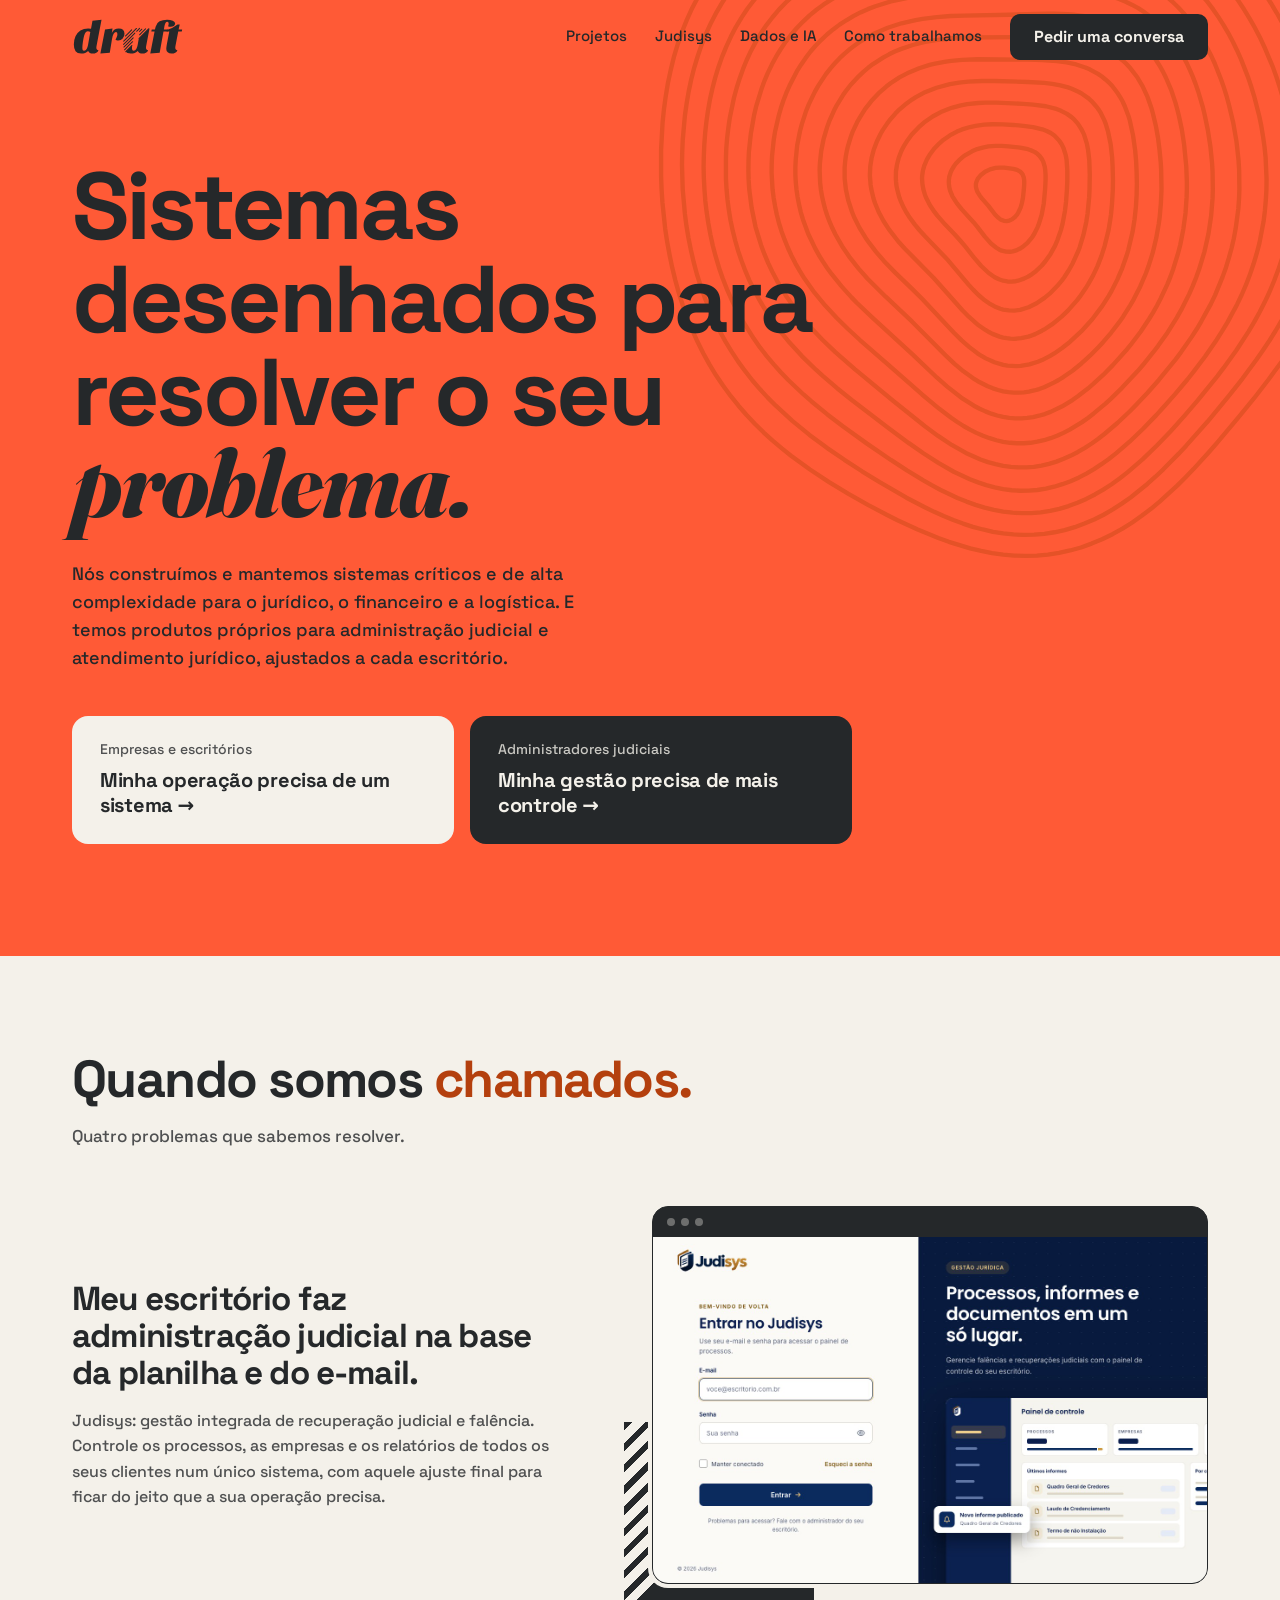
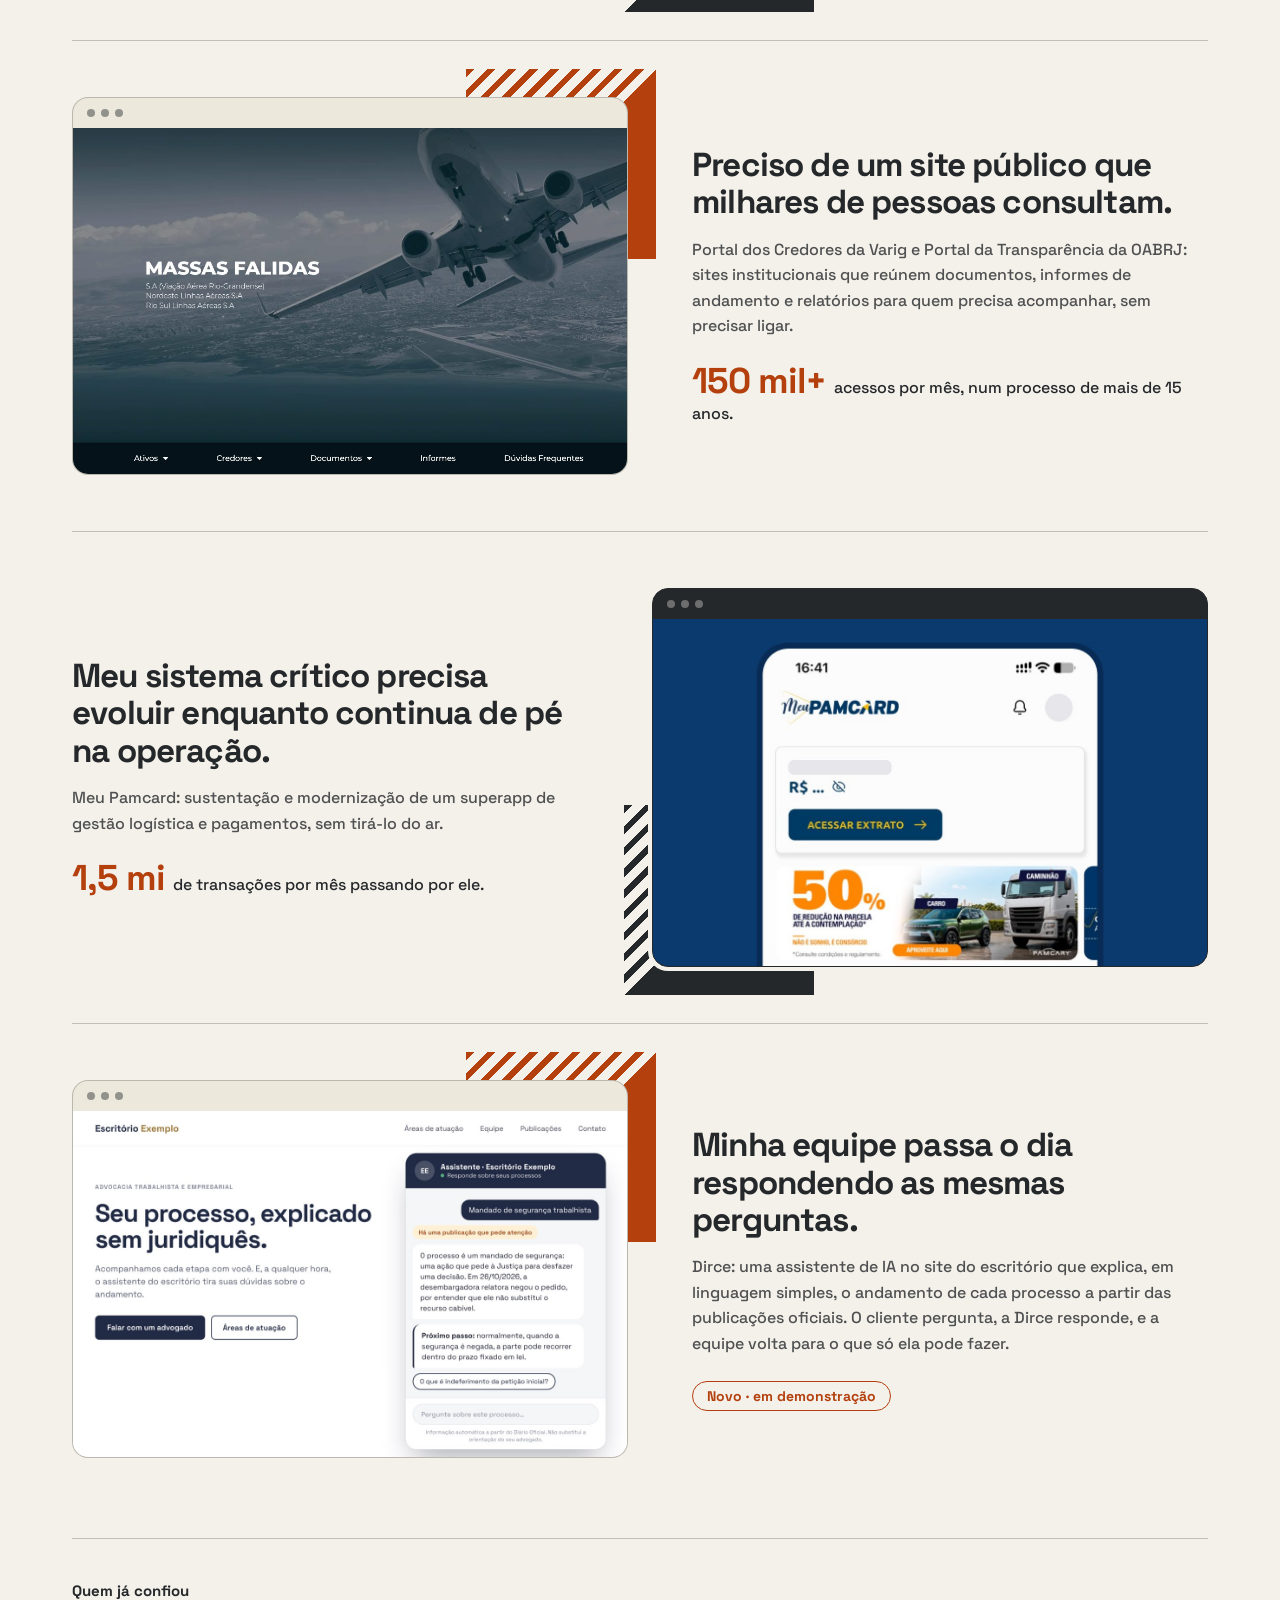
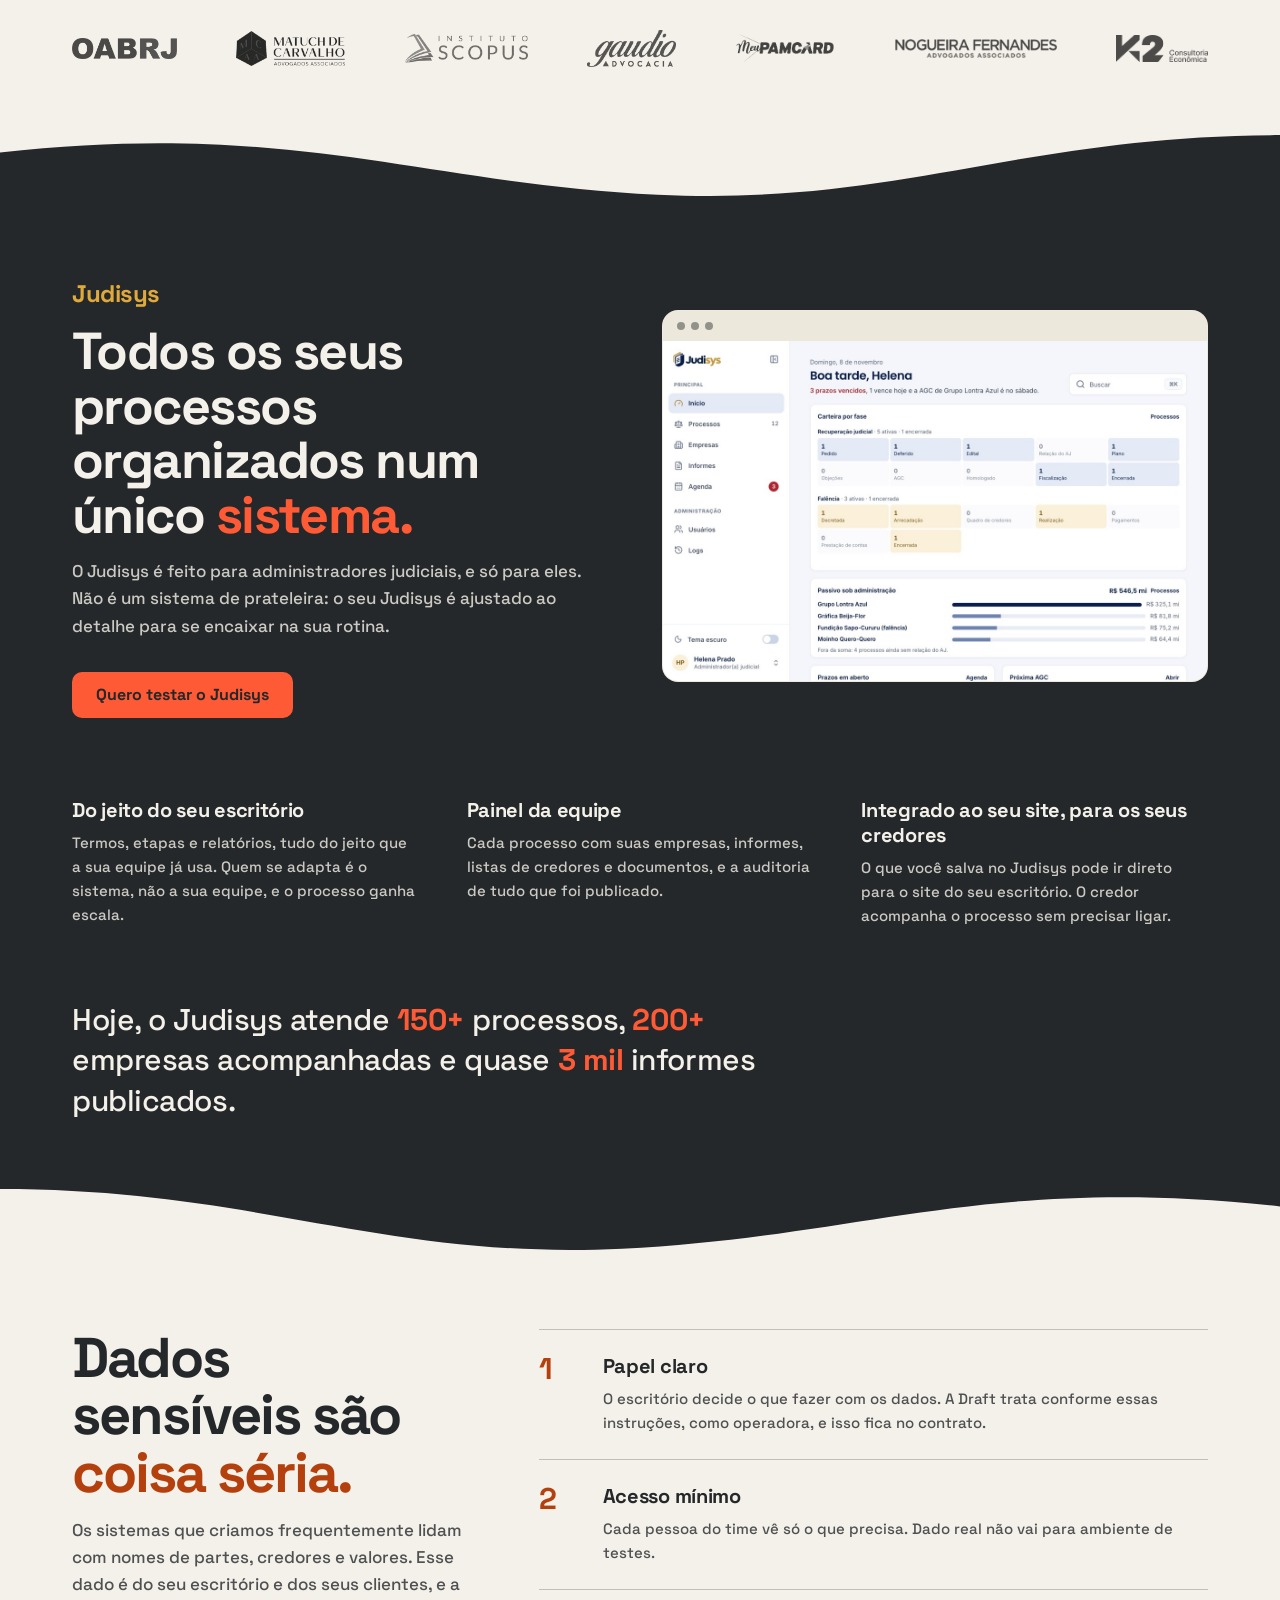
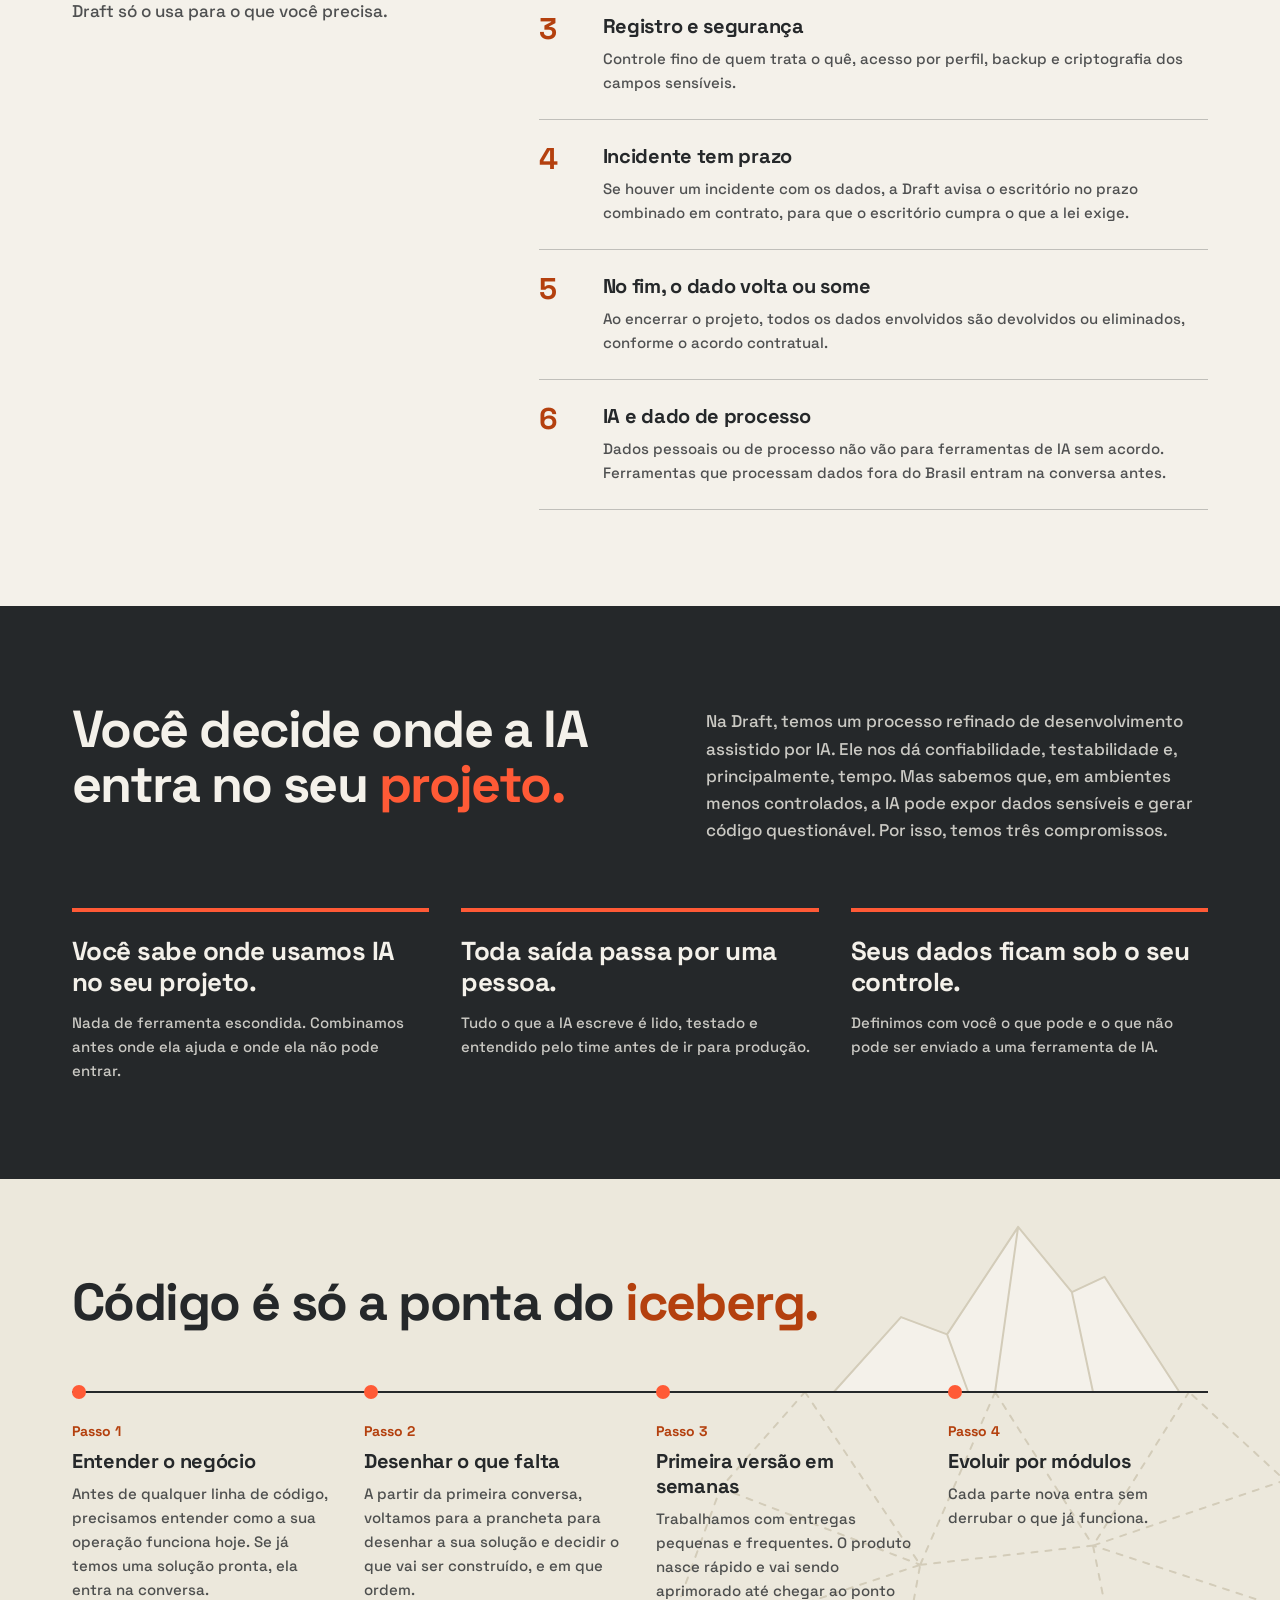
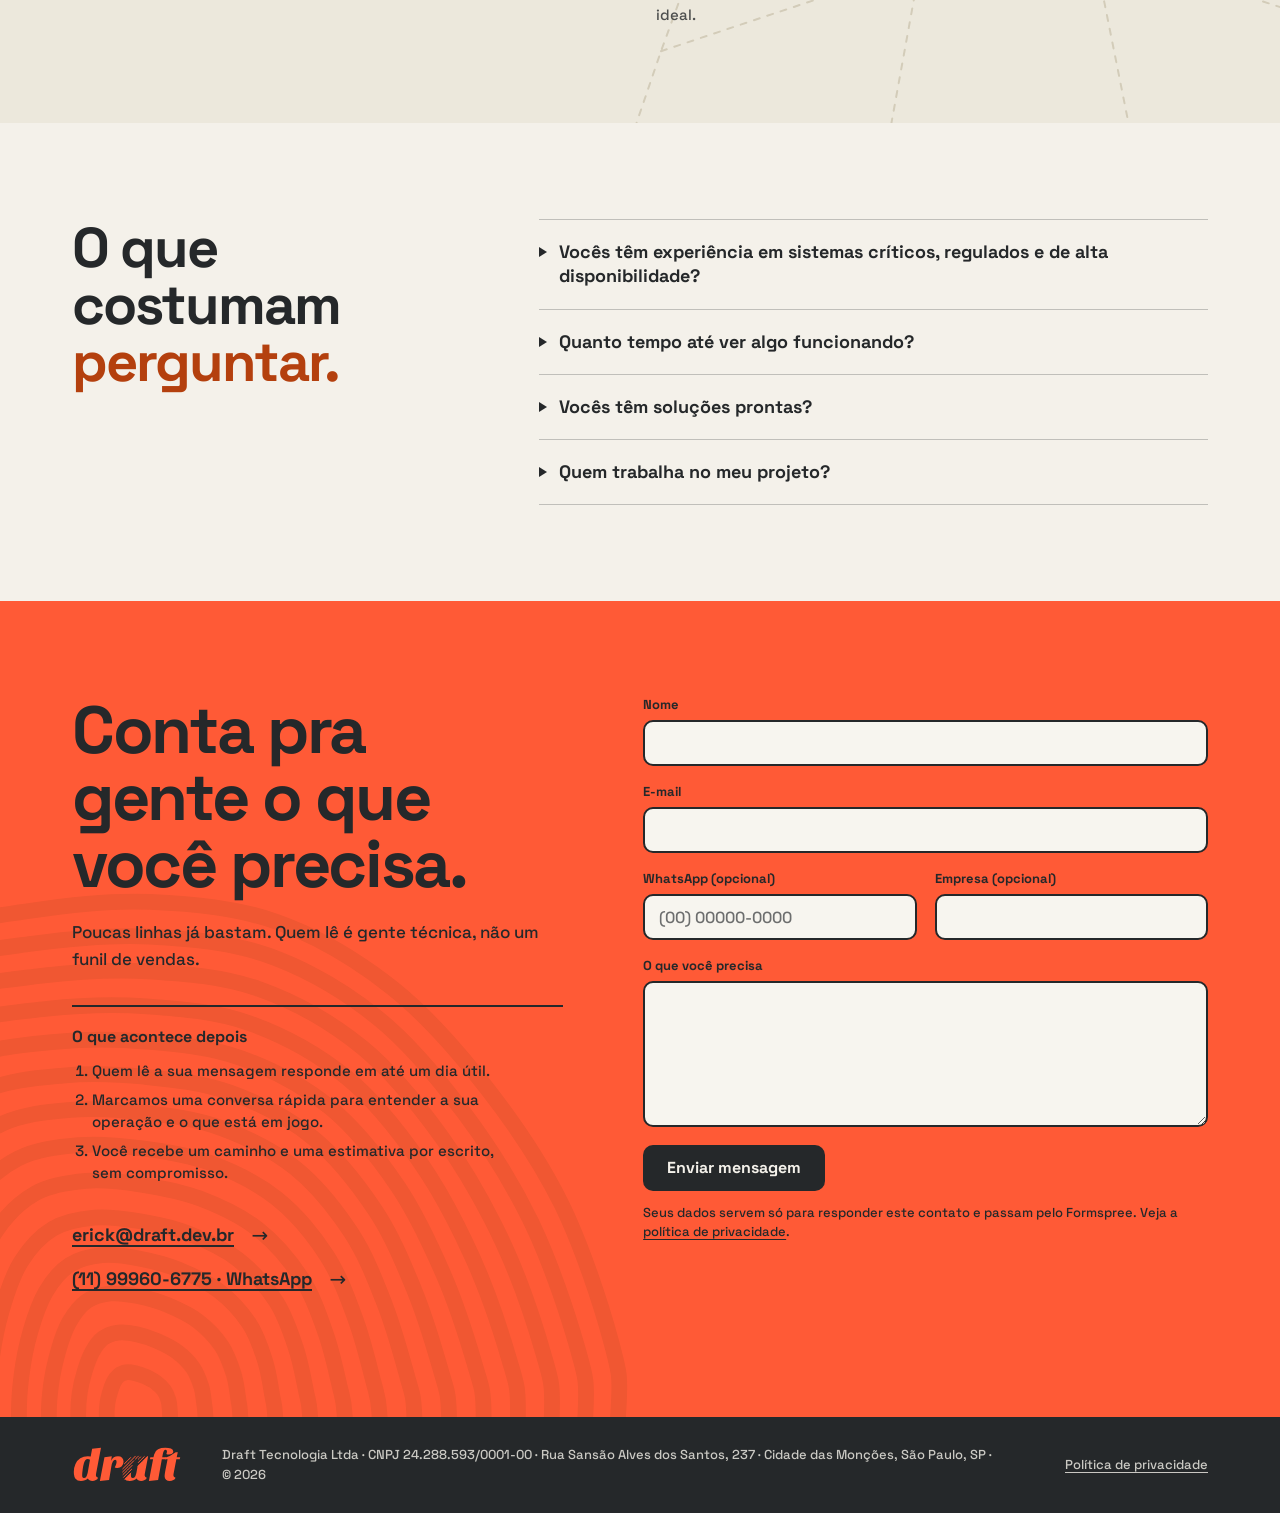
==== index.html @ f80317a3 "feat(AJ-07): produtos próprios, FAQ das soluções prontas e título do contato Hero e descrições de bu" ====
<!doctype html>
<html lang="pt-BR">
<head>
<meta charset="utf-8">
<meta name="viewport" content="width=device-width, initial-scale=1">
<title>Draft · Software sob medida</title>
<meta name="description" content="Software house em São Paulo que constrói e mantém sistemas para o jurídico, o financeiro e a logística, e tem produtos próprios, como o Judisys, para administração judicial.">
<link rel="canonical" href="https://draft.dev.br/">
<meta name="theme-color" content="#FF5A36">

<link rel="icon" href="/favicon.svg" type="image/svg+xml">
<link rel="icon" href="/favicon-512.png" sizes="512x512" type="image/png">
<link rel="apple-touch-icon" href="/apple-touch-icon.png">

<meta property="og:type" content="website">
<meta property="og:locale" content="pt_BR">
<meta property="og:site_name" content="Draft">
<meta property="og:title" content="Draft · Software sob medida">
<meta property="og:description" content="Software house em São Paulo. Sistemas para o jurídico, o financeiro e a logística, e produtos próprios, como o Judisys, para administração judicial.">
<meta property="og:url" content="https://draft.dev.br/">
<meta property="og:image" content="https://draft.dev.br/og-image.png">
<meta property="og:image:width" content="1200">
<meta property="og:image:height" content="630">
<meta property="og:image:alt" content="Draft, software sob medida">
<meta name="twitter:card" content="summary_large_image">
<meta name="twitter:title" content="Draft · Software sob medida">
<meta name="twitter:description" content="Software house em São Paulo. Sistemas para o jurídico, o financeiro e a logística, e produtos próprios, como o Judisys, para administração judicial.">
<meta name="twitter:image" content="https://draft.dev.br/og-image.png">

<link rel="preload" href="/assets/fontes/space-grotesk-700.woff2" as="font" type="font/woff2" crossorigin>
<link rel="preload" href="/assets/fontes/fraunces-problema.woff2" as="font" type="font/woff2" crossorigin>
<link rel="stylesheet" href="/style.css">

<script type="application/ld+json">
{"@context":"https://schema.org","@type":"Organization","name":"Draft Tecnologia Ltda","url":"https://draft.dev.br/","email":"erick@draft.dev.br","telephone":"+55 11 99960-6775","taxID":"24.288.593/0001-00","address":{"@type":"PostalAddress","streetAddress":"Rua Sansão Alves dos Santos, 237, Cidade das Monções","addressLocality":"São Paulo","addressRegion":"SP","addressCountry":"BR"},"founder":{"@type":"Person","name":"Erick Valente"}}
</script>
</head>
<body id="topo">
<a class="skip" href="#conteudo">Ir para o conteúdo</a>

<header class="top top-hero">
  <div class="wrap top-in">
    <a class="logo" href="#topo" aria-label="Draft, início"><svg viewBox="-27 -760 2455 820" fill="currentColor" aria-hidden="true" focusable="false"><g id="logo-draft"><path transform="translate(0 0)" d="M512 -149Q507 -122 507 -107Q507 -86 519.0 -71.0Q531 -56 554 -54Q543 -18 506.0 1.0Q469 20 427 20Q392 20 364.5 5.5Q337 -9 327 -37Q302 -10 261.5 5.0Q221 20 173 20Q88 20 50.5 -30.0Q13 -80 13 -177Q13 -278 50.0 -358.0Q87 -438 157.5 -484.0Q228 -530 326 -530Q363 -530 390 -523L422 -700L620 -720ZM321 -470Q294 -470 274.5 -449.0Q255 -428 240.0 -378.5Q225 -329 212 -242Q200 -160 200 -107Q200 -76 207.5 -60.0Q215 -44 238 -44Q274 -44 294.5 -81.5Q315 -119 324 -169L374 -452Q364 -461 349.0 -465.5Q334 -470 321 -470Z"/><path transform="translate(599 0)" d="M400 -530Q460 -530 492.0 -500.0Q524 -470 524 -414Q524 -350 485.5 -309.5Q447 -269 388 -269Q369 -269 352.5 -273.5Q336 -278 328 -288Q345 -311 357.0 -346.5Q369 -382 369 -411Q369 -453 338 -453Q309 -453 286.0 -412.5Q263 -372 250 -294L202 0L-4 20L98 -510L262 -530L247 -432Q292 -530 400 -530Z"/><g transform="translate(1088 0)"><defs><clipPath id="draft-a-clip"><polygon points="943,-900 1000,-900 1000,200 -157,200"/></clipPath></defs><g clip-path="url(#draft-a-clip)"><path d="M512 -149Q507 -122 507 -107Q507 -86 519.0 -71.0Q531 -56 554 -54Q543 -18 506.0 1.0Q469 20 427 20Q392 20 364.5 5.5Q337 -9 327 -37Q302 -10 261.5 5.0Q221 20 173 20Q88 20 50.5 -30.0Q13 -80 13 -177Q13 -278 50.0 -358.5Q87 -439 157.5 -484.5Q228 -530 326 -530Q388 -530 427 -511L584 -530ZM321 -470Q294 -470 274.5 -449.0Q255 -428 240.0 -378.5Q225 -329 212 -242Q200 -160 200 -107Q200 -76 207.5 -60.0Q215 -44 238 -44Q274 -44 294.5 -81.5Q315 -119 324 -169L374 -452Q364 -461 349.0 -465.5Q334 -470 321 -470Z"/></g><g class="logo-hatch" fill="none" stroke="currentColor" stroke-width="22" stroke-linecap="round"><path style="--i:0" d="M193.1 -501.6Q129.8 -434.3 56.3 -364.8"/><path style="--i:1" d="M298.0 -531.5Q162.8 -390.1 18.2 -251.7"/><path style="--i:2" d="M365.9 -532.7Q336.4 -498.2 301.9 -468.7"/><path style="--i:3" d="M262.7 -429.5Q141.6 -303.4 15.6 -182.4"/><path style="--i:4" d="M414.9 -515.1Q390.8 -488.2 366.2 -466.4"/><path style="--i:5" d="M226.3 -326.5Q124.8 -222.2 22.7 -122.9"/><path style="--i:6" d="M497.1 -522.4Q426.7 -457.4 366.3 -391.5"/><path style="--i:7" d="M214.5 -239.8Q120.9 -151.6 37.3 -62.6"/><path style="--i:8" d="M564.0 -522.3Q457.6 -414.9 352.7 -311.0"/><path style="--i:9" d="M196.4 -154.8Q129.9 -87.2 64.7 -23.0"/></g></g><path transform="translate(1687 0)" d="M369 -720Q442 -720 494.5 -702.0Q547 -684 547 -637Q547 -603 518.0 -585.5Q489 -568 449 -568Q415 -568 391 -580Q397 -591 401.0 -609.0Q405 -627 405 -641Q405 -676 376 -676Q350 -676 335.0 -650.5Q320 -625 312 -578L300 -510H391L385 -465H291L208 0L2 20L96 -465H25L34 -510H104L119 -569Q140 -654 206.5 -687.0Q273 -720 369 -720Z"/><path transform="translate(2007 0)" d="M303 -510H381L372 -465H295L235 -149Q230 -122 230 -107Q230 -86 242.0 -71.0Q254 -56 277 -54Q266 -18 229.5 1.0Q193 20 148 20Q96 20 64.5 -6.5Q33 -33 33 -83Q33 -131 65 -291L70 -316L99 -465H40L44 -495Q164 -531 280 -619H327Z"/></g></svg></a>
    <nav aria-label="Principal">
      <a class="nav-link" href="#projetos">Projetos</a>
      <a class="nav-link" href="#judisys">Judisys</a>
      <a class="nav-link" href="#dados">Dados e IA</a>
      <a class="nav-link" href="#como">Como trabalhamos</a>
      <a class="btn btn-dark" href="#contato">Pedir uma conversa</a>
    </nav>
  </div>
</header>

<main id="conteudo">
<!-- curva das quatro divisas: S com a curvatura da peça "onda" do kit; a cor da seção de cima entra na de baixo -->
<svg class="defs" aria-hidden="true" focusable="false"><symbol id="onda" viewBox="0 0 1440 100" preserveAspectRatio="none"><path d="M0 0H1440V22C1150 22 1010 96 740 84C470 72 330 6 0 40Z"/></symbol></svg>

<section class="hero sob-nav" aria-labelledby="h-hero">
  <svg class="hero-digital" viewBox="110 19 583 591" fill="none" stroke="currentColor" stroke-linejoin="round" aria-hidden="true" focusable="false"><use href="/assets/impressao-digital-a.svg#d"/></svg>
  <div class="wrap">
    <h1 id="h-hero">Sistemas desenhados para resolver o seu <em class="serif">problema.</em></h1>
    <p class="hero-lead">Nós construímos e mantemos sistemas críticos e de alta complexidade para o jurídico, o financeiro e a logística. E temos produtos próprios para administração judicial e atendimento jurídico, ajustados a cada escritório.</p>

    <div class="audiences">
      <a class="audience audience-light" href="#projetos">
        <span class="audience-for">Empresas e escritórios</span>
        <strong>Minha operação precisa de um sistema <span class="arrow" aria-hidden="true">→</span></strong>
      </a>
      <a class="audience audience-dark" href="#judisys">
        <span class="audience-for">Administradores judiciais</span>
        <strong>Minha gestão precisa de mais controle <span class="arrow" aria-hidden="true">→</span></strong>
      </a>
    </div>
  </div>
</section>

<section class="section casos" id="projetos" aria-labelledby="h-proj">
  <div class="wrap">
    <h2 id="h-proj">Quando somos <span class="destaque">chamados.</span></h2>
    <p class="lead">Quatro problemas que sabemos resolver.</p>

    <ol class="casos-lista">
      <li class="caso">
        <div class="caso-texto">
          <h3>Meu escritório faz administração judicial na base da planilha e do e-mail.</h3>
          <p>Judisys: gestão integrada de recuperação judicial e falência. Controle os processos, as empresas e os relatórios de todos os seus clientes num único sistema, com aquele ajuste final para ficar do jeito que a sua operação precisa.</p>
        </div>
        <div class="janela-com-hachura"><span class="hachura hachura-grafite hachura-baixo hachura-esq" aria-hidden="true"></span><figure class="janela janela-escura"><div class="janela-bar" aria-hidden="true"><i></i><i></i><i></i></div><img class="janela-print" src="/print-judisys-login.jpg" alt="Tela de entrada do Judisys na versão do escritório: formulário de e-mail e senha à esquerda e, à direita, o painel de controle com processos, empresas e os últimos informes publicados" width="1280" height="800" loading="lazy"></figure></div>
      </li>
      <li class="caso caso-inv">
        <div class="caso-texto">
          <h3>Preciso de um site público que milhares de pessoas consultam.</h3>
          <p>Portal dos Credores da Varig e Portal da Transparência da OABRJ: sites institucionais que reúnem documentos, informes de andamento e relatórios para quem precisa acompanhar, sem precisar ligar.</p>
          <p class="caso-numero"><strong>150 mil+</strong> acessos por mês, num processo de mais de 15 anos.</p>
        </div>
        <div class="janela-com-hachura"><span class="hachura hachura-esq" aria-hidden="true"></span><figure class="janela janela-clara"><div class="janela-bar" aria-hidden="true"><i></i><i></i><i></i></div><img class="janela-print" src="/print-varig.jpg" alt="Portal das massas falidas da Varig no ar: título Massas Falidas sobre a foto de um avião, com o menu de ativos, credores, documentos, informes e dúvidas embaixo" width="1280" height="660" loading="lazy"></figure></div>
      </li>
      <li class="caso">
        <div class="caso-texto">
          <h3>Meu sistema crítico precisa evoluir enquanto continua de pé na operação.</h3>
          <p>Meu Pamcard: sustentação e modernização de um superapp de gestão logística e pagamentos, sem tirá-lo do ar.</p>
          <p class="caso-numero"><strong>1,5 mi</strong> de transações por mês passando por ele.</p>
        </div>
        <div class="janela-com-hachura"><span class="hachura hachura-grafite hachura-baixo" aria-hidden="true"></span><figure class="janela janela-escura"><div class="janela-bar" aria-hidden="true"><i></i><i></i><i></i></div><img class="janela-print janela-app" src="/print-pamcard.jpg" alt="Tela inicial do app Meu Pamcard: cartão de saldo com acesso ao extrato e os destaques da conta (dados do titular ocultados)" width="1280" height="704" loading="lazy"></figure></div>
      </li>
      <li class="caso caso-inv">
        <div class="caso-texto">
          <h3>Minha equipe passa o dia respondendo as mesmas perguntas.</h3>
          <p>Dirce: uma assistente de IA no site do escritório que explica, em linguagem simples, o andamento de cada processo a partir das publicações oficiais. O cliente pergunta, a Dirce responde, e a equipe volta para o que só ela pode fazer.</p>
          <p class="caso-tag">Novo <span aria-hidden="true">·</span> em demonstração</p>
        </div>
        <div class="janela-com-hachura"><span class="hachura" aria-hidden="true"></span><figure class="janela janela-clara"><div class="janela-bar" aria-hidden="true"><i></i><i></i><i></i></div><img class="janela-print" src="/print-dirce.jpg" alt="Demonstração da Dirce no site de um escritório de exemplo: ao lado do título Seu processo, explicado sem juridiquês, o chat da assistente avisa que há uma publicação que pede atenção, explica em linguagem simples a decisão num mandado de segurança e diz qual costuma ser o próximo passo" width="1280" height="798" loading="lazy"></figure></div>
      </li>
    </ol>

    <div class="clientes">
      <p class="clientes-titulo" id="h-cli">Quem já confiou</p>
      <ul class="clientes-logos" aria-labelledby="h-cli">
        <li><img style="--w:105px" src="clientes/oabrj.png" alt="OABRJ" width="400" height="81" loading="lazy"></li>
        <li><img style="--w:109px" class="logo-com-miolo" src="clientes/mcaa.png" alt="Matuch de Carvalho Advogados Associados" width="376" height="120" loading="lazy"></li>
        <li><img style="--w:123px" src="clientes/scopus.png" alt="Instituto Scopus" width="400" height="96" loading="lazy"></li>
        <li><img style="--w:89px" src="clientes/gaudio.png" alt="Gaudio Advocacia" width="291" height="120" loading="lazy"></li>
        <li><img style="--w:100px" src="clientes/meu-pamcard.png" alt="Meu Pamcard" width="268" height="80" loading="lazy"></li>
        <li><img style="--w:162px" src="clientes/nogueira-fernandes.png" alt="Nogueira Fernandes Advogados Associados" width="400" height="46" loading="lazy"></li>
        <li><img style="--w:92px" src="clientes/k2.png" alt="K2 Consultoria Econômica" width="399" height="120" loading="lazy"></li>
      </ul>
    </div>
  </div>
</section>

<section class="section section-dark com-divisa" id="judisys" aria-labelledby="h-jud">
  <svg class="divisa divisa-creme" viewBox="0 0 1440 100" preserveAspectRatio="none" aria-hidden="true" focusable="false"><use href="#onda"/></svg>
  <div class="wrap">
    <div class="judisys-in">
      <div class="judisys-text">
        <p class="judisys-nome">Judisys</p>
        <h2 id="h-jud">Todos os seus processos organizados num único <span class="destaque">sistema.</span></h2>
        <p class="lead">O Judisys é feito para administradores judiciais, e só para eles. Não é um sistema de prateleira: o seu Judisys é ajustado ao detalhe para se encaixar na sua rotina.</p>
        <a class="btn btn-orange" href="https://judisys-demo.draft.dev.br" target="_blank" rel="noopener">Quero testar o Judisys</a>
      </div>
      <figure class="janela janela-clara"><div class="janela-bar" aria-hidden="true"><i></i><i></i><i></i></div><img class="janela-print" src="/judisys-painel.jpg" alt="Tela inicial do Judisys, com os processos da carteira por fase da recuperação judicial e da falência e o passivo sob administração em cada processo (dados de exemplo)" width="1200" height="750" loading="lazy"></figure>
    </div>

    <ul class="diferenciais">
      <li><h3>Do jeito do seu escritório</h3><p>Termos, etapas e relatórios, tudo do jeito que a sua equipe já usa. Quem se adapta é o sistema, não a sua equipe, e o processo ganha escala.</p></li>
      <li><h3>Painel da equipe</h3><p>Cada processo com suas empresas, informes, listas de credores e documentos, e a auditoria de tudo que foi publicado.</p></li>
      <li><h3>Integrado ao seu site, para os seus credores</h3><p>O que você salva no Judisys pode ir direto para o site do seu escritório. O credor acompanha o processo sem precisar ligar.</p></li>
    </ul>

    <p class="judisys-hoje">Hoje, o Judisys atende <strong class="destaque">150+</strong> processos, <strong class="destaque">200+</strong> empresas acompanhadas e quase <strong class="destaque">3 mil</strong> informes publicados.</p>
  </div>
</section>

<section class="section dados com-divisa" id="dados" aria-labelledby="h-dados">
  <svg class="divisa divisa-grafite divisa-inv" viewBox="0 0 1440 100" preserveAspectRatio="none" aria-hidden="true" focusable="false"><use href="#onda"/></svg>
  <div class="wrap duas-colunas">
    <div class="coluna-titulo">
      <h2 id="h-dados">Dados sensíveis são <span class="destaque">coisa séria.</span></h2>
      <p class="lead">Os sistemas que criamos frequentemente lidam com nomes de partes, credores e valores. Esse dado é do seu escritório e dos seus clientes, e a Draft só o usa para o que você precisa.</p>
    </div>
    <ol class="compromissos">
      <li><h3>Papel claro</h3><p>O escritório decide o que fazer com os dados. A Draft trata conforme essas instruções, como operadora, e isso fica no contrato.</p></li>
      <li><h3>Acesso mínimo</h3><p>Cada pessoa do time vê só o que precisa. Dado real não vai para ambiente de testes.</p></li>
      <li><h3>Registro e segurança</h3><p>Controle fino de quem trata o quê, acesso por perfil, backup e criptografia dos campos sensíveis.</p></li>
      <li><h3>Incidente tem prazo</h3><p>Se houver um incidente com os dados, a Draft avisa o escritório no prazo combinado em contrato, para que o escritório cumpra o que a lei exige.</p></li>
      <li><h3>No fim, o dado volta ou some</h3><p>Ao encerrar o projeto, todos os dados envolvidos são devolvidos ou eliminados, conforme o acordo contratual.</p></li>
      <li><h3>IA e dado de processo</h3><p>Dados pessoais ou de processo não vão para ferramentas de IA sem acordo. Ferramentas que processam dados fora do Brasil entram na conversa antes.</p></li>
    </ol>
  </div>
</section>

<section class="section section-dark" id="ia" aria-labelledby="h-ia">
  <div class="wrap">
    <div class="ia-head">
      <h2 id="h-ia">Você decide onde a IA entra no seu <span class="destaque">projeto.</span></h2>
      <p class="lead">Na Draft, temos um processo refinado de desenvolvimento assistido por IA. Ele nos dá confiabilidade, testabilidade e, principalmente, tempo. Mas sabemos que, em ambientes menos controlados, a IA pode expor dados sensíveis e gerar código questionável. Por isso, temos três compromissos.</p>
    </div>
    <ul class="regras">
      <li><h3>Você sabe onde usamos IA no seu projeto.</h3><p>Nada de ferramenta escondida. Combinamos antes onde ela ajuda e onde ela não pode entrar.</p></li>
      <li><h3>Toda saída passa por uma pessoa.</h3><p>Tudo o que a IA escreve é lido, testado e entendido pelo time antes de ir para produção.</p></li>
      <li><h3>Seus dados ficam sob o seu controle.</h3><p>Definimos com você o que pode e o que não pode ser enviado a uma ferramenta de IA.</p></li>
    </ul>
  </div>
</section>

<section class="section como" id="como" aria-labelledby="h-como">
  <div class="wrap">
    <h2 id="h-como">Código é só a ponta do <span class="destaque">iceberg.</span></h2>
    <div class="passos-agua">
      <!-- iceberg: a geometria (linha d'água em y=200 do viewBox) está explicada no style.css, em .iceberg -->
      <svg class="iceberg" viewBox="0 0 1000 900" fill="none" stroke="currentColor" stroke-linejoin="round" stroke-linecap="round" aria-hidden="true" focusable="false">
        <path class="iceberg-ponta" d="M330 200 400 122 448 140 522 28 578 96 612 80 690 200Z M522 28 498 200 M448 140 470 200 M578 96 600 200"/>
        <path class="iceberg-fundo" d="M330 200 300 200 212 300 150 470 92 640 168 820 330 900 M690 200 700 200 800 292 880 452 948 620 900 790 760 900 M300 200 420 380 380 600 330 900 M700 200 600 360 640 560 760 900 M420 380 600 360 M380 600 640 560 M212 300 420 380 M150 470 420 380 M800 292 600 360 M880 452 600 360 M92 640 380 600 M948 620 640 560 M498 200 420 380 M498 200 600 360"/>
      </svg>
      <ol class="passos">
        <li><p class="passo-n">Passo 1</p><h3>Entender o negócio</h3><p>Antes de qualquer linha de código, precisamos entender como a sua operação funciona hoje. Se já temos uma solução pronta, ela entra na conversa.</p></li>
        <li><p class="passo-n">Passo 2</p><h3>Desenhar o que falta</h3><p>A partir da primeira conversa, voltamos para a prancheta para desenhar a sua solução e decidir o que vai ser construído, e em que ordem.</p></li>
        <li><p class="passo-n">Passo 3</p><h3>Primeira versão em semanas</h3><p>Trabalhamos com entregas pequenas e frequentes. O produto nasce rápido e vai sendo aprimorado até chegar ao ponto ideal.</p></li>
        <li><p class="passo-n">Passo 4</p><h3>Evoluir por módulos</h3><p>Cada parte nova entra sem derrubar o que já funciona.</p></li>
      </ol>
    </div>
  </div>
</section>

<section class="section faq" aria-labelledby="h-faq">
  <div class="wrap duas-colunas">
    <h2 id="h-faq" class="coluna-titulo">O que costumam <span class="destaque">perguntar.</span></h2>
    <div class="faq-lista">
      <details><summary>Vocês têm experiência em sistemas críticos, regulados e de alta disponibilidade?</summary><p>Sim. Mantemos o Meu Pamcard, com 1,5 milhão de transações por mês, e portais públicos como o da OABRJ, no ar há 5 anos.</p></details>
      <details><summary>Quanto tempo até ver algo funcionando?</summary><p>Em semanas, uma primeira versão para testar com gente de verdade. O prazo exato sai da conversa inicial.</p></details>
      <details><summary>Vocês têm soluções prontas?</summary><p>Temos produtos próprios, como o Judisys e a Dirce. Se um deles resolver o seu problema, ele entra na conversa, ajustado à sua operação, antes de propormos um sistema do zero.</p></details>
      <details><summary>Quem trabalha no meu projeto?</summary><p>Um time de engenheiros seniores e especialistas em produto e testes.</p></details>
    </div>
  </div>
</section>

<section class="contact" id="contato" aria-labelledby="h-contato">
  <svg class="contact-digital" viewBox="120 0 565 625" fill="none" stroke="currentColor" stroke-linejoin="round" aria-hidden="true" focusable="false"><use href="assets/impressao-digital-b.svg#d"/></svg>
  <div class="wrap contact-in">
    <div class="contact-head">
      <h2 id="h-contato">Conta pra gente o que você precisa.</h2>
      <p class="contact-lead">Poucas linhas já bastam. Quem lê é gente técnica, não um funil de vendas.</p>
      <h3 class="depois-titulo">O que acontece depois</h3>
      <ol class="depois">
        <li>Quem lê a sua mensagem responde em até um dia útil.</li>
        <li>Marcamos uma conversa rápida para entender a sua operação e o que está em jogo.</li>
        <li>Você recebe um caminho e uma estimativa por escrito, sem compromisso.</li>
      </ol>
      <ul class="contact-links">
        <li>
          <a class="contact-copy" href="mailto:erick@draft.dev.br" data-copiar="erick@draft.dev.br">erick@draft.dev.br</a>
          <a class="contact-go" href="mailto:erick@draft.dev.br" aria-label="Escrever para erick@draft.dev.br"><span class="arrow" aria-hidden="true">→</span></a>
          <span class="contact-hint" role="status"></span>
        </li>
        <li>
          <a class="contact-copy" href="https://wa.me/5511999606775" target="_blank" rel="noopener" data-copiar="(11) 99960-6775">(11) 99960-6775 · WhatsApp</a>
          <a class="contact-go" href="https://wa.me/5511999606775" target="_blank" rel="noopener" aria-label="Abrir conversa no WhatsApp"><span class="arrow" aria-hidden="true">→</span></a>
          <span class="contact-hint" role="status"></span>
        </li>
      </ul>
    </div>
    <div class="contact-main">
      <form class="contact-form" id="form-contato" action="https://formspree.io/f/xdeeroap" method="POST">
        <input type="hidden" name="_subject" value="Contato pelo site">
        <div class="field-trap" aria-hidden="true">
          <label for="f-gotcha">Não preencha este campo</label>
          <input id="f-gotcha" type="text" name="_gotcha" tabindex="-1" autocomplete="off">
        </div>
        <div class="field">
          <label class="campo-rotulo" for="f-nome">Nome</label>
          <input id="f-nome" name="nome" type="text" autocomplete="name" required aria-describedby="e-nome">
          <p class="field-error" id="e-nome" hidden></p>
        </div>
        <div class="field">
          <label class="campo-rotulo" for="f-email">E-mail</label>
          <input id="f-email" name="email" type="email" autocomplete="email" required aria-describedby="e-email">
          <p class="field-error" id="e-email" hidden></p>
        </div>
        <div class="field-row">
          <div class="field">
            <label class="campo-rotulo" for="f-whatsapp">WhatsApp (opcional)</label>
            <input id="f-whatsapp" name="whatsapp" type="tel" inputmode="tel" autocomplete="tel" placeholder="(00) 00000-0000" aria-describedby="e-whatsapp">
            <p class="field-error" id="e-whatsapp" hidden></p>
          </div>
          <div class="field">
            <label class="campo-rotulo" for="f-empresa">Empresa (opcional)</label>
            <input id="f-empresa" name="empresa" type="text" autocomplete="organization">
          </div>
        </div>
        <div class="field">
          <label class="campo-rotulo" for="f-mensagem">O que você precisa</label>
          <textarea id="f-mensagem" name="mensagem" rows="5" required aria-describedby="e-mensagem"></textarea>
          <p class="field-error" id="e-mensagem" hidden></p>
        </div>
        <button class="btn btn-dark" type="submit">Enviar mensagem</button>
        <p class="form-note">Seus dados servem só para responder este contato e passam pelo Formspree. Veja a <a href="/privacidade.html">política de privacidade</a>.</p>
        <p class="form-status" id="form-status" role="alert" hidden></p>
      </form>
      <div class="form-ok" id="form-ok" tabindex="-1" hidden>
        <p class="form-ok-title">Recebemos sua mensagem.</p>
        <p>Respondemos em até um dia útil.</p>
      </div>
    </div>
  </div>
</section>

</main>

<footer class="foot">
  <div class="wrap foot-in">
    <span class="foot-logo"><svg viewBox="-27 -760 2455 820" fill="currentColor" aria-hidden="true" focusable="false"><use href="#logo-draft"/></svg></span>
    <p class="foot-dados">Draft Tecnologia Ltda · CNPJ 24.288.593/0001-00 · Rua Sansão Alves dos Santos, 237 · Cidade das Monções, São Paulo, SP · ©&nbsp;<span id="ano">2026</span></p>
    <a class="foot-link" href="/privacidade.html">Política de privacidade</a>
  </div>
</footer>
<script>document.getElementById('ano').textContent = new Date().getFullYear();</script>
<script src="contato.js" defer></script>
</body>
</html>
---- style.css ----
/* Draft · site institucional. Só tema claro; o sistema é chapado (sem sombra, gradiente decorativo ou ícone). */
/* fontes servidas pelo próprio site (RED-04): nenhum terceiro recebe o IP de quem visita. Space Grotesk (subsets latin e latin-ext, este para nomes digitados no formulário) e Fraunces só com "problema."; licença OFL em assets/fontes/ */
@font-face{font-family:"Space Grotesk";font-style:normal;font-weight:500;font-display:swap;src:url(/assets/fontes/space-grotesk-500.woff2) format("woff2");unicode-range:U+0000-00FF,U+0131,U+0152-0153,U+02BB-02BC,U+02C6,U+02DA,U+02DC,U+0304,U+0308,U+0329,U+2000-206F,U+20AC,U+2122,U+2191,U+2193,U+2212,U+2215,U+FEFF,U+FFFD}
@font-face{font-family:"Space Grotesk";font-style:normal;font-weight:500;font-display:swap;src:url(/assets/fontes/space-grotesk-ext-500.woff2) format("woff2");unicode-range:U+0100-02BA,U+02BD-02C5,U+02C7-02CC,U+02CE-02D7,U+02DD-02FF,U+0304,U+0308,U+0329,U+1D00-1DBF,U+1E00-1E9F,U+1EF2-1EFF,U+2020,U+20A0-20AB,U+20AD-20C0,U+2113,U+2C60-2C7F,U+A720-A7FF}
@font-face{font-family:"Space Grotesk";font-style:normal;font-weight:700;font-display:swap;src:url(/assets/fontes/space-grotesk-700.woff2) format("woff2");unicode-range:U+0000-00FF,U+0131,U+0152-0153,U+02BB-02BC,U+02C6,U+02DA,U+02DC,U+0304,U+0308,U+0329,U+2000-206F,U+20AC,U+2122,U+2191,U+2193,U+2212,U+2215,U+FEFF,U+FFFD}
@font-face{font-family:"Space Grotesk";font-style:normal;font-weight:700;font-display:swap;src:url(/assets/fontes/space-grotesk-ext-700.woff2) format("woff2");unicode-range:U+0100-02BA,U+02BD-02C5,U+02C7-02CC,U+02CE-02D7,U+02DD-02FF,U+0304,U+0308,U+0329,U+1D00-1DBF,U+1E00-1E9F,U+1EF2-1EFF,U+2020,U+20A0-20AB,U+20AD-20C0,U+2113,U+2C60-2C7F,U+A720-A7FF}
@font-face{font-family:"Fraunces";font-style:italic;font-weight:800;font-display:swap;src:url(/assets/fontes/fraunces-problema.woff2) format("woff2");unicode-range:U+2E,U+61-62,U+65,U+6C-6D,U+6F-70,U+72} /* só "problema." do H1 (ver CLAUDE.md) */
/* stylelint-disable color-no-hex, function-disallowed-list -- o :root é o único lugar com cor literal; fora dele, só var(--token) */
:root{
  --laranja:#FF5A36;          /* laranja da marca */
  --laranja-escuro:#B4400E;   /* texto laranja sobre fundo claro: 4,66:1 na areia, 5,06:1 no creme */
  --laranja-digital:#E55227;  /* digital do hero, tom sobre tom */
  --laranja-digital-contato:#F05732; /* mais discreto: fica perto de texto */
  --iceberg:#D3CCB9;          /* contorno do iceberg, tom sobre tom na areia */
  --grafite:#25282A;
  --off-white:#F7F5EF;
  --creme:#F4F1EA;
  --areia:#ECE8DC;
  --ouro:#E0A93B;             /* cor do Judisys, não da Draft */
  /* texto secundário e filetes: grafite sobre fundo claro, creme sobre fundo escuro */
  --texto-suave:rgba(37,40,42,.8);
  --texto-placeholder:rgba(37,40,42,.66); /* exemplo no campo: mais claro que o texto digitado, ainda 4,5:1 sobre o off-white */
  --linha:rgba(37,40,42,.25);
  --linha-forte:rgba(37,40,42,.45);
  --texto-suave-escuro:rgba(244,241,234,.8);
  --linha-escuro:rgba(244,241,234,.2);
  --preto:#000;              /* hover do botão grafite */
  --laranja-claro:#FF6E4E;   /* hover do botão laranja */
  --ponto-janela:rgba(244,241,234,.35);
  --top-h:73px;
  /* acento de texto (destaque de título, número, "Passo N"): cada superfície redefine; ver .section-dark, .hero, .contact, .top-hero */
  --acento:var(--laranja-escuro);
  --foco:var(--grafite);       /* contorno de foco; a superfície escura troca para laranja */
  --respiro-secao:96px;
  color-scheme:light;
}
/* stylelint-enable color-no-hex, function-disallowed-list */

*,*::before,*::after{box-sizing:border-box}
[hidden]{display:none !important}
html{scroll-behavior:smooth}
@media (prefers-reduced-motion:reduce){html{scroll-behavior:auto}}
body{margin:0;background:var(--off-white);color:var(--grafite);
  font:500 16px/1.55 "Space Grotesk",system-ui,sans-serif;-webkit-font-smoothing:antialiased}
img{max-width:100%;display:block}
a{color:inherit;text-underline-offset:3px}
/* foco grafite; laranja só sobre grafite (laranja sobre o claro não passa de 3:1) */
:focus-visible{outline:3px solid var(--foco);outline-offset:3px}

h1,h2,h3{font-weight:700;margin:0}
h2{font-size:clamp(32px,4.4vw,52px);line-height:1.05;letter-spacing:-0.03em}
p{margin:0}
ul,ol,dl,dd,figure{margin:0;padding:0}
ul,ol{list-style:none}

.wrap{max-width:1200px;margin:0 auto;padding:0 32px}
@media (max-width:480px){.wrap{padding:0 16px}}
.section{padding:var(--respiro-secao) 0}
@media (max-width:720px){:root{--respiro-secao:72px}}

.skip{position:absolute;left:-999px;top:8px;z-index:30;background:var(--grafite);color:var(--creme);
  padding:10px 16px;border-radius:10px}
.skip:focus{left:8px}


/* botões: um laranja por tela, os demais grafite */
.btn{display:inline-flex;align-items:center;height:46px;padding:0 22px;border-radius:10px;
  font:inherit;font-weight:700;line-height:1;text-decoration:none;white-space:nowrap;border:2px solid transparent}
.btn-dark{background:var(--grafite);color:var(--creme)}
.btn-dark:hover{background:var(--preto)}
.btn-orange{background:var(--laranja);color:var(--grafite)}
.btn-orange:hover{background:var(--laranja-claro)}
.actions{display:flex;flex-wrap:wrap;gap:12px}

/* nav */
.top{background:var(--off-white)}
.top-in{display:flex;align-items:center;justify-content:space-between;gap:16px;min-height:var(--top-h)}
.logo,.foot-logo{display:block;line-height:0}
.logo svg,.foot-logo svg{width:100%;height:auto;display:block}
.logo{width:112px;color:var(--grafite)}
nav{display:flex;align-items:center;gap:28px}
.nav-link{font-size:15px;text-decoration:none;padding:6px 0;border-bottom:2px solid transparent;white-space:nowrap}
.nav-link:hover{border-bottom-color:var(--acento)}
/* com 4 links o nav precisa de ~640px: abaixo de 860px ficam só o logo e o botão (o logo encolhia) */
@media (max-width:860px){.nav-link{display:none}}
/* logo: no hover a hachura do "a" é redesenhada traço a traço, de cima para baixo, como um rascunho.
   Tracejado em unidades do viewBox (o traço mais longo tem ~396): todos andam na mesma velocidade,
   e o início em 430 deixa a ponta arredondada fora do traço enquanto ele espera a vez.
   O logo do nav fica inline: dentro de um <use> o :hover do link não alcança os traços. */
@media (hover:hover) and (prefers-reduced-motion:no-preference){
  .logo:hover .logo-hatch path,.logo:focus-visible .logo-hatch path{stroke-dasharray:400 500;
    animation:logo-draft .45s cubic-bezier(.3,.6,.3,1) both;animation-delay:calc(var(--i)*55ms)}
}
@keyframes logo-draft{from{stroke-dashoffset:430}to{stroke-dashoffset:0}}
@media (max-width:380px){.logo{width:92px}.top .btn{padding:0 16px;font-size:15px}}

/* digital: textura tom sobre tom, sempre atrás do conteúdo */
.hero-digital,.contact-digital{position:absolute;pointer-events:none;z-index:0}
.hero .wrap,.contact .wrap{position:relative;z-index:1}

/* blocos laranja: hero e contato */
.hero,.contact{position:relative;overflow:hidden;background:var(--laranja);color:var(--grafite)}
.hero,.contact,.top-hero{--acento:var(--grafite)}

/* hero: o nav fica transparente sobre o laranja e a digital passa por trás dele */
.top-hero{position:relative;z-index:2;background:transparent}
.hero{padding:88px 0 112px}
/* bloco que passa por baixo do nav transparente (.top-hero): sobe a altura do nav e devolve no padding */
.sob-nav{--respiro-topo:88px;margin-top:calc(-1 * var(--top-h));padding-top:calc(var(--top-h) + var(--respiro-topo))}
/* impressao-digital-a do kit v1.1, sangrando pela direita e pelo topo; o traço compensa a escala (~5px na tela) */
/* escala com a tela para não encostar no H1 nem nos cards; abaixo de 1180px some (o manual não quer o gesto atrás do texto) */
.hero-digital{width:min(800px,55vw);height:auto;aspect-ratio:583 / 591;right:-6vw;top:-150px;stroke-width:3.6;color:var(--laranja-digital)}
@media (max-width:1180px){.hero-digital{display:none}}
.hero h1{font-size:clamp(44px,7.4vw,96px);line-height:.98;letter-spacing:-0.035em;max-width:8.2em;margin:0 0 28px}
/* Fraunces itálica só aqui (woff2 recortado com "problema."); o resto do site é Space Grotesk */
.hero .serif{font-family:Fraunces,Georgia,serif;font-style:italic;font-weight:800;letter-spacing:-0.02em} /* grafite como o resto do H1: creme sobre o laranja dá 2,75:1 (Erick, 2026-11-09) */
.hero-lead{font-size:18px;max-width:560px}

.audiences{display:flex;flex-wrap:wrap;gap:16px;margin-top:44px;max-width:780px}
.audience{flex:1 1 300px;display:flex;flex-direction:column;gap:10px;padding:24px 28px 26px;border-radius:16px;text-decoration:none}
.audience-for{font-size:14px;line-height:1.3}
.audience strong{font-size:20px;line-height:1.25;letter-spacing:-0.015em}
.arrow{display:inline-block;line-height:1;transition:transform .15s}
.audience:hover .arrow,.contact-go:hover .arrow{transform:translateX(4px)}
.audience-light{background:var(--creme);color:var(--grafite)}
.audience-light .audience-for{color:var(--texto-suave)}
.audience-dark{background:var(--grafite);color:var(--creme)}
.audience-dark .audience-for{color:var(--texto-suave-escuro)}
@media (max-width:480px){.sob-nav{--respiro-topo:56px}.hero{padding-bottom:80px}.audience{padding:22px 24px;flex-basis:100%}}

/* parágrafo de abertura de seção, nas superfícies clara e escura */
.lead{font-size:17px;line-height:1.6;max-width:34em;margin-top:16px;color:var(--texto-suave)}

/* quando a gente é chamado: linhas editoriais alternadas, texto e tela do sistema */
.casos,.dados,.faq{background:var(--creme)}
.destaque{color:var(--acento)}
.casos-lista{margin-top:56px}
.caso{display:flex;flex-wrap:wrap;align-items:center;gap:40px 64px;padding:56px 0}
.caso+.caso{border-top:1px solid var(--linha)}
.caso:first-child{padding-top:0}
.caso-inv{flex-direction:row-reverse}
.caso-texto{flex:1 1 380px}
.caso h3{font-size:clamp(26px,2.6vw,34px);line-height:1.12;letter-spacing:-0.025em;max-width:15em}
.caso-texto>p{font-size:16px;line-height:1.6;max-width:31em;margin-top:16px}
.caso-texto>p:not(.caso-numero,.caso-tag){color:var(--texto-suave)}
.caso-texto>.caso-numero{margin-top:24px}
.caso-numero strong{font-size:clamp(30px,2.8vw,38px);line-height:1;letter-spacing:-0.03em;color:var(--acento);margin-right:4px}
/* produto que ainda não está no ar (Dirce): pílula no lugar do número */
.caso-texto>.caso-tag{display:inline-block;margin-top:24px;padding:5px 14px;border:1.5px solid var(--acento);border-radius:999px;font-size:14px;font-weight:700;line-height:1.3;color:var(--acento)}
/* janela do sistema: barra com três pontos e o print recortado pelo topo */
.janela{flex:1 1 420px;border-radius:16px;overflow:hidden;border:1px solid var(--linha)}
.janela-bar{display:flex;gap:6px;padding:11px 14px}
.janela-bar i{width:8px;height:8px;border-radius:50%}
.janela-escura{background:var(--grafite);border-color:var(--grafite)}
.janela-escura .janela-bar i{background:var(--ponto-janela)}
.janela-clara{background:var(--areia)}
.janela-clara .janela-bar i{background:var(--linha-forte)}
.janela-print{width:100%;aspect-ratio:16 / 10;height:auto;object-fit:cover;object-position:top left}
/* quadrado meio hachura, meio chapado (vem do card OABRJ da v1), atrás do canto de uma janela:
   hachura a 45° subindo para a direita no triângulo de cima, chapado no de baixo. Um por janela na seção, por decisão do
   Erick (2026-11-10), alternando a cor: Judisys grafite embaixo à esquerda, Varig laranja escuro em cima à esquerda,
   Pamcard grafite embaixo à direita, Dirce laranja escuro em cima à direita */
.janela-com-hachura{position:relative;isolation:isolate;flex:1 1 420px;display:flex}
.janela-com-hachura .janela{flex:1}
.hachura{--hachura-recuo:-28px;--hachura-cor:var(--laranja-escuro);position:absolute;z-index:-1;top:var(--hachura-recuo);right:var(--hachura-recuo);width:190px;height:190px;
  background:linear-gradient(to bottom right,transparent 50%,var(--hachura-cor) 50%),
    repeating-linear-gradient(135deg,var(--hachura-cor) 0 6px,transparent 6px 15px)}
.hachura-grafite{--hachura-cor:var(--grafite)}
.hachura-baixo{top:auto;right:auto;bottom:var(--hachura-recuo);left:var(--hachura-recuo)}
.hachura-cima-esq{right:auto;left:var(--hachura-recuo)}
.hachura-baixo-dir{top:auto;bottom:var(--hachura-recuo)}
/* janela escura sobre quadrado grafite: um contorno creme separa os dois, senão o chapado se funde com a janela */
.janela-com-hachura .janela-escura{box-shadow:0 0 0 4px var(--creme)}
@media (max-width:480px){.hachura{--hachura-recuo:-14px;width:120px;height:120px}}
/* print de app: o celular fica no meio da imagem */
.janela-app{object-position:center 40%}
@media (max-width:480px){.caso{padding:44px 0;gap:28px}.casos-lista{margin-top:40px}}

.clientes{margin-top:24px;padding-top:40px;border-top:1px solid var(--linha)}
.clientes-titulo{font-size:15px;font-weight:700}
.clientes-logos{display:flex;flex-wrap:wrap;align-items:center;justify-content:center;gap:28px 40px;margin-top:28px}
/* numa linha só (cabe a partir de ~1100px), espalhados na largura; antes disso quebram centralizados */
@media (min-width:1100px){.clientes-logos{justify-content:space-between}}
/* logos com o mesmo peso visual: largura em --w, no HTML, pela mesma área (√(3000 × proporção)) com ajuste
   ótico por logo (OABRJ e K2 são pesados, Scopus e MCAA finos); todos na mesma tinta (PNGs de fundo transparente, AJ-03) */
.clientes-logos img{width:var(--w);height:auto;filter:brightness(0);opacity:.72}
/* o selo da MCAA tem as iniciais claras dentro do hexágono: escurece sem virar silhueta */
.clientes-logos .logo-com-miolo{filter:grayscale(1) brightness(.42);opacity:.9}
@media (max-width:720px){.clientes-logos{gap:24px 32px}.clientes-logos img{width:calc(var(--w) * .82)}}

/* superfície escura: Judisys e IA. Redefine os tokens que os componentes leem (acento, texto suave, filete) */
.section-dark,.foot{background:var(--grafite);--acento:var(--laranja);--foco:var(--laranja);--texto-suave:var(--texto-suave-escuro);--linha:var(--linha-escuro)}
.section-dark{color:var(--creme)}

/* divisas curvas (só as duas ao redor do Judisys, ver CLAUDE.md): a cor da seção de cima entra na de baixo numa curva em S, a da peça "onda" do kit */
/* a curva ocupa o topo da seção e sobe metade da altura sobre o respiro da seção de cima (mesma cor); o respiro do conteúdo é o da seção, um terço menor */
.com-divisa{position:relative;--divisa-h:clamp(44px,7.5vw,108px);margin-top:calc(var(--divisa-h) * -0.5);padding-top:calc(var(--respiro-secao) * 2 / 3 + var(--divisa-h))}
.defs{position:absolute;width:0;height:0;overflow:hidden}
.divisa{position:absolute;top:-1px;left:0;width:100%;height:var(--divisa-h);display:block}
.divisa-creme{fill:var(--creme)}
.divisa-grafite{fill:var(--grafite)}
/* a segunda divisa inverte o sentido da onda, para não repetir a curva */
.divisa-inv{transform:scaleX(-1)}

/* Judisys */
.judisys-in{display:flex;flex-wrap:wrap;gap:48px 64px;align-items:center}
.judisys-text{flex:1 1 400px}
.judisys-nome{font-size:24px;font-weight:700;letter-spacing:-0.02em;color:var(--ouro);margin-bottom:12px}
.judisys-text .lead{margin-bottom:32px}
.diferenciais,.regras{display:flex;flex-wrap:wrap}
.diferenciais li,.regras li{flex:1 1 260px}
.diferenciais{gap:32px 48px;margin-top:80px}
.diferenciais h3,.compromissos h3,.passos h3{font-size:20px;line-height:1.25;letter-spacing:-0.015em}
.diferenciais p,.compromissos p,.passos h3+p,.regras p{font-size:15px;line-height:1.6;margin-top:8px;color:var(--texto-suave)}
.judisys-hoje{margin-top:72px;font-size:clamp(22px,2.4vw,30px);line-height:1.35;letter-spacing:-0.015em;max-width:24em}

/* título à esquerda, conteúdo à direita: dados e FAQ */
.duas-colunas{display:flex;flex-wrap:wrap;gap:40px 72px;align-items:flex-start}
.coluna-titulo{flex:1 1 300px}
.duas-colunas>:not(.coluna-titulo){flex:2 1 480px}
.duas-colunas h2{font-size:clamp(36px,4.6vw,56px);line-height:1.02;letter-spacing:-0.035em}

/* compromissos de dados: numeral pelo contador do <ol> */
.compromissos{counter-reset:compromisso;border-top:1px solid var(--linha)}
.compromissos li{counter-increment:compromisso;display:grid;grid-template-columns:44px minmax(0,1fr);column-gap:20px;padding:24px 0;border-bottom:1px solid var(--linha)}
.compromissos li::before{content:counter(compromisso);grid-row:1 / span 2;font-size:30px;font-weight:700;line-height:1;letter-spacing:-0.03em;color:var(--acento)}

/* IA */
.ia-head{display:flex;flex-wrap:wrap;gap:24px 72px;align-items:flex-start}
.ia-head h2{flex:1 1 420px}
.ia-head .lead{flex:1 1 360px;margin-top:6px}
.regras{gap:40px 32px;margin-top:64px}
.regras li{border-top:4px solid var(--laranja);padding-top:24px}
.regras h3{font-size:clamp(22px,2.2vw,26px);line-height:1.2;letter-spacing:-0.02em}
.regras p{margin-top:12px}

/* processo: linha do tempo reta; no celular vira vertical */
.como{position:relative;overflow:hidden;background:var(--areia)}
.passos{--passos-gap:32px;display:grid;grid-template-columns:repeat(4,minmax(0,1fr));gap:var(--passos-gap)}
.passos li{position:relative;padding-top:36px}
.passos li::before{content:"";position:absolute;top:6px;left:0;right:calc(-1 * var(--passos-gap));border-top:2px solid currentColor}
.passos li:last-child::before{right:0}
.passos li::after{content:"";position:absolute;top:0;left:0;width:14px;height:14px;border-radius:50%;background:var(--laranja)}
.passo-n{font-size:14px;font-weight:700;color:var(--acento)}
/* iceberg atrás dos passos (decisoes-marca.md, 2026-11-10): a linha do tempo é a linha d'água, que no viewBox fica em
   y=200 de 900, então a ponta sobe 20% da largura acima da linha. A base da ponta (x 330–690) termina antes do fim da linha;
   a parte submersa sai pela borda de baixo e pela direita */
.passos-agua{position:relative;margin-top:56px;container-type:inline-size}
.passos-agua .passos,.como h2{position:relative;z-index:1}
.iceberg{--ice-w:min(960px,85cqw);position:absolute;z-index:0;pointer-events:none;width:var(--ice-w);height:calc(var(--ice-w) * .9);left:calc(100% - var(--ice-w) * .72);top:calc(7px - var(--ice-w) * .2);color:var(--iceberg);stroke-width:2}
.iceberg path{vector-effect:non-scaling-stroke}
.iceberg-ponta{fill:var(--creme)}
.iceberg-fundo{stroke-dasharray:6 8}
.passos h3{margin-top:6px}
@media (max-width:860px){
  .passos{grid-template-columns:minmax(0,1fr);gap:0}
  .passos li{padding:0 0 32px 36px}
  .passos li::before{top:7px;bottom:-7px;left:6px;right:auto;border-top:0;border-left:2px solid currentColor}
  .passos li:last-child::before{display:none}
  .iceberg{display:none} /* a linha do tempo fica vertical: sem linha d'água */
}

/* FAQ */
.faq-lista{border-top:1px solid var(--linha)}
.faq-lista details{border-bottom:1px solid var(--linha)}
/* sem display:flex no <summary> (Safari antigo ignora e mostra o marcador nativo junto): a seta é posicionada */
.faq-lista summary{position:relative;display:block;padding:20px 0 20px 20px;font-size:18px;font-weight:700;line-height:1.35;cursor:pointer;list-style:none}
.faq-lista summary::-webkit-details-marker{display:none}
.faq-lista summary::before{content:"";position:absolute;left:0;top:calc(20px + .675em - 5px);width:0;height:0;border-style:solid;border-width:5px 0 5px 8px;border-color:transparent transparent transparent currentColor}
.faq-lista details[open] summary::before{rotate:90deg}
@media (prefers-reduced-motion:no-preference){.faq-lista summary::before{transition:rotate .15s}}
.faq-lista details p{padding:0 0 22px 20px;font-size:16px;line-height:1.6;max-width:40em;color:var(--texto-suave)}

/* contato */
.contact{padding:var(--respiro-secao) 0 calc(var(--respiro-secao) + 20px)} /* +20px embaixo: a digital b sangra pelo canto */
/* impressao-digital-b do kit v1.1: grande, sangra pelo canto inferior esquerdo e pode passar por baixo do texto (Erick).
   O recorte do canto é proporcional ao tamanho (translate em %), então cada quebra só troca a largura e a altura;
   o traço compensa a escala para ficar com ~16px nas duas */
.contact-digital{width:990px;height:1095px;left:0;bottom:0;transform:translate(-36%,51.6%);stroke-width:9;color:var(--laranja-digital-contato)}
@media (max-width:900px){.contact-digital{width:640px;height:708px;stroke-width:14}}
@media (max-width:720px){.contact-digital{display:none}}
/* texto à esquerda, formulário à direita */
.contact-in{display:grid;grid-template-columns:minmax(0,1fr) minmax(0,1.15fr);gap:48px 80px;align-items:start}
@media (max-width:900px){.contact-in{grid-template-columns:minmax(0,1fr)}}
.contact h2{font-size:clamp(40px,5.2vw,68px);line-height:1;letter-spacing:-0.035em;text-wrap:balance}
.contact-lead{font-size:17px;line-height:1.6;max-width:30em;margin-top:22px}
.depois-titulo{margin-top:32px;padding-top:20px;border-top:2px solid var(--grafite);font-size:16px;line-height:1.3}
.depois{list-style:decimal;padding-left:1.3em;margin-top:12px;font-size:15px;line-height:1.5;max-width:30em}
.depois li+li{margin-top:6px}
/* clicar no valor copia ("Copiado" aparece ao lado); a seta abre o e-mail ou o WhatsApp */
.contact-links{margin-top:28px}
.contact-links li{position:relative;display:flex;flex-wrap:wrap;align-items:center;column-gap:4px}
.contact-copy{font-size:18px;font-weight:700;line-height:1.4;text-decoration:underline;text-underline-offset:4px;text-decoration-thickness:2px;overflow-wrap:anywhere}
.contact-copy[data-copiavel]{cursor:copy}
.contact-go{display:grid;place-items:center;width:44px;height:44px;text-decoration:none}
.contact-links .arrow{font-size:20px}
/* o aviso "Copiado" fica sobreposto acima da linha, à direita: aparecer e sumir não mexe no layout */
.contact-hint{position:absolute;right:0;top:-8px;font-size:13px;font-weight:700;pointer-events:none}
.form-ok-title{font-size:24px;font-weight:700;line-height:1.3;letter-spacing:-0.01em}
/* formulário (FRM-01): só grafite sobre o laranja; o erro se marca pela borda dupla e pelo texto, não pela cor */
.contact-form{display:grid;gap:18px}
.campo-rotulo{display:block;margin-bottom:6px;font-size:13px;font-weight:700;line-height:1.3}
.contact-form input,.contact-form textarea{display:block;width:100%;margin:0;padding:11px 14px;
  border:2px solid var(--grafite);border-radius:10px;background:var(--off-white);color:var(--grafite);font:inherit}
.contact-form input{height:46px}
.contact-form textarea{min-height:132px;resize:vertical;line-height:1.5}
.contact-form ::placeholder{color:var(--texto-placeholder);opacity:1}
.contact-form [aria-invalid="true"]{box-shadow:inset 0 0 0 1px var(--grafite)}
.field-error{margin-top:6px;font-size:14px;font-weight:700}
.field-row{display:grid;gap:18px}
@media (min-width:480px){.field-row{grid-template-columns:1fr 1fr}}
.field-trap{display:none} /* campo-isca: invisível também para o autofill, que não preenche campo oculto */
.contact-form .btn{justify-self:start}
.contact-form .btn:disabled{cursor:progress}
.form-note{margin-top:-6px;font-size:13px;line-height:1.5}
.form-status{padding-top:12px;border-top:2px solid var(--grafite);font-size:15px;font-weight:700;line-height:1.5}
.form-ok{padding:22px 0 20px;border-block:2px solid var(--grafite)}
.form-ok:focus{outline:none} /* recebe o foco por JS só para o leitor de tela anunciar; não é controle */
.form-ok-title+p{margin-top:6px}

/* rodapé: mesma superfície escura da .section-dark (tokens definidos lá) */
.foot{color:var(--texto-suave);font-size:13px;line-height:1.5}
.foot-in{display:flex;flex-wrap:wrap;align-items:center;gap:12px 40px;min-height:96px;padding-top:24px;padding-bottom:24px}
.foot-logo{width:110px;color:var(--laranja)}
.foot-dados{flex:1 1 420px}
@media (max-width:720px){.foot-in{flex-direction:column;align-items:flex-start;justify-content:center;gap:10px}.foot-dados{flex-basis:auto}}

/* 404: bloco laranja por baixo do nav transparente, como o hero */
.nf{min-height:100vh;min-height:100svh;display:flex;align-items:center;padding-bottom:72px}
.nf>.wrap{width:100%} /* item de flex ou grid: sem isso a margem automática encolhe e centraliza, desalinhado do logo */
.nf .actions{margin-top:36px}
/* política de privacidade: coluna de leitura no creme */
.doc{background:var(--creme);padding:72px 0 96px}
.doc-in{max-width:680px}
.doc h1{font-size:clamp(36px,5vw,56px);line-height:1.02;letter-spacing:-.035em}
.doc .doc-data{margin:16px 0 0;color:var(--texto-suave);font-size:15px}
.doc .doc-lead{margin:32px 0 0;font-size:19px;line-height:1.5}
.doc h2{margin:40px 0 0;font-size:22px;line-height:1.2;letter-spacing:-.02em}
.doc h2 + p{margin-top:10px}
.doc p{margin:12px 0 0;font-size:17px;line-height:1.6}
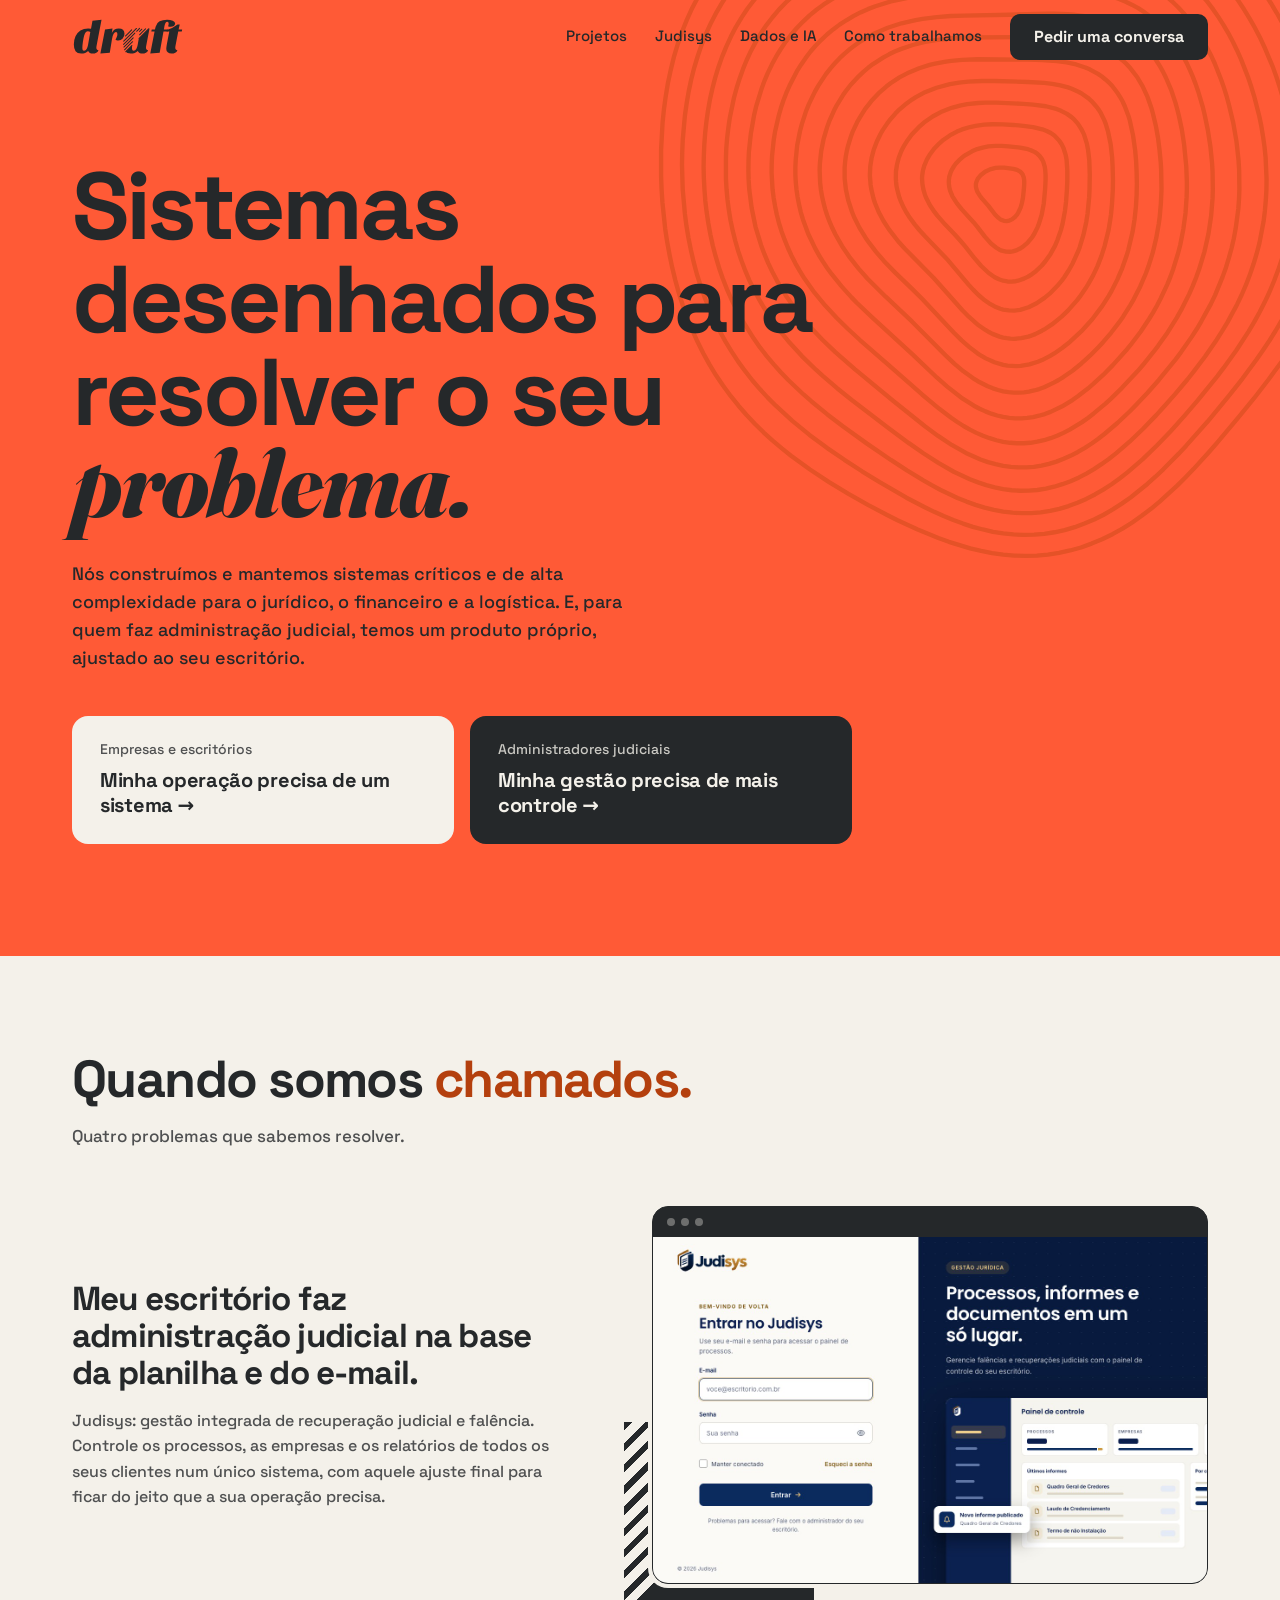
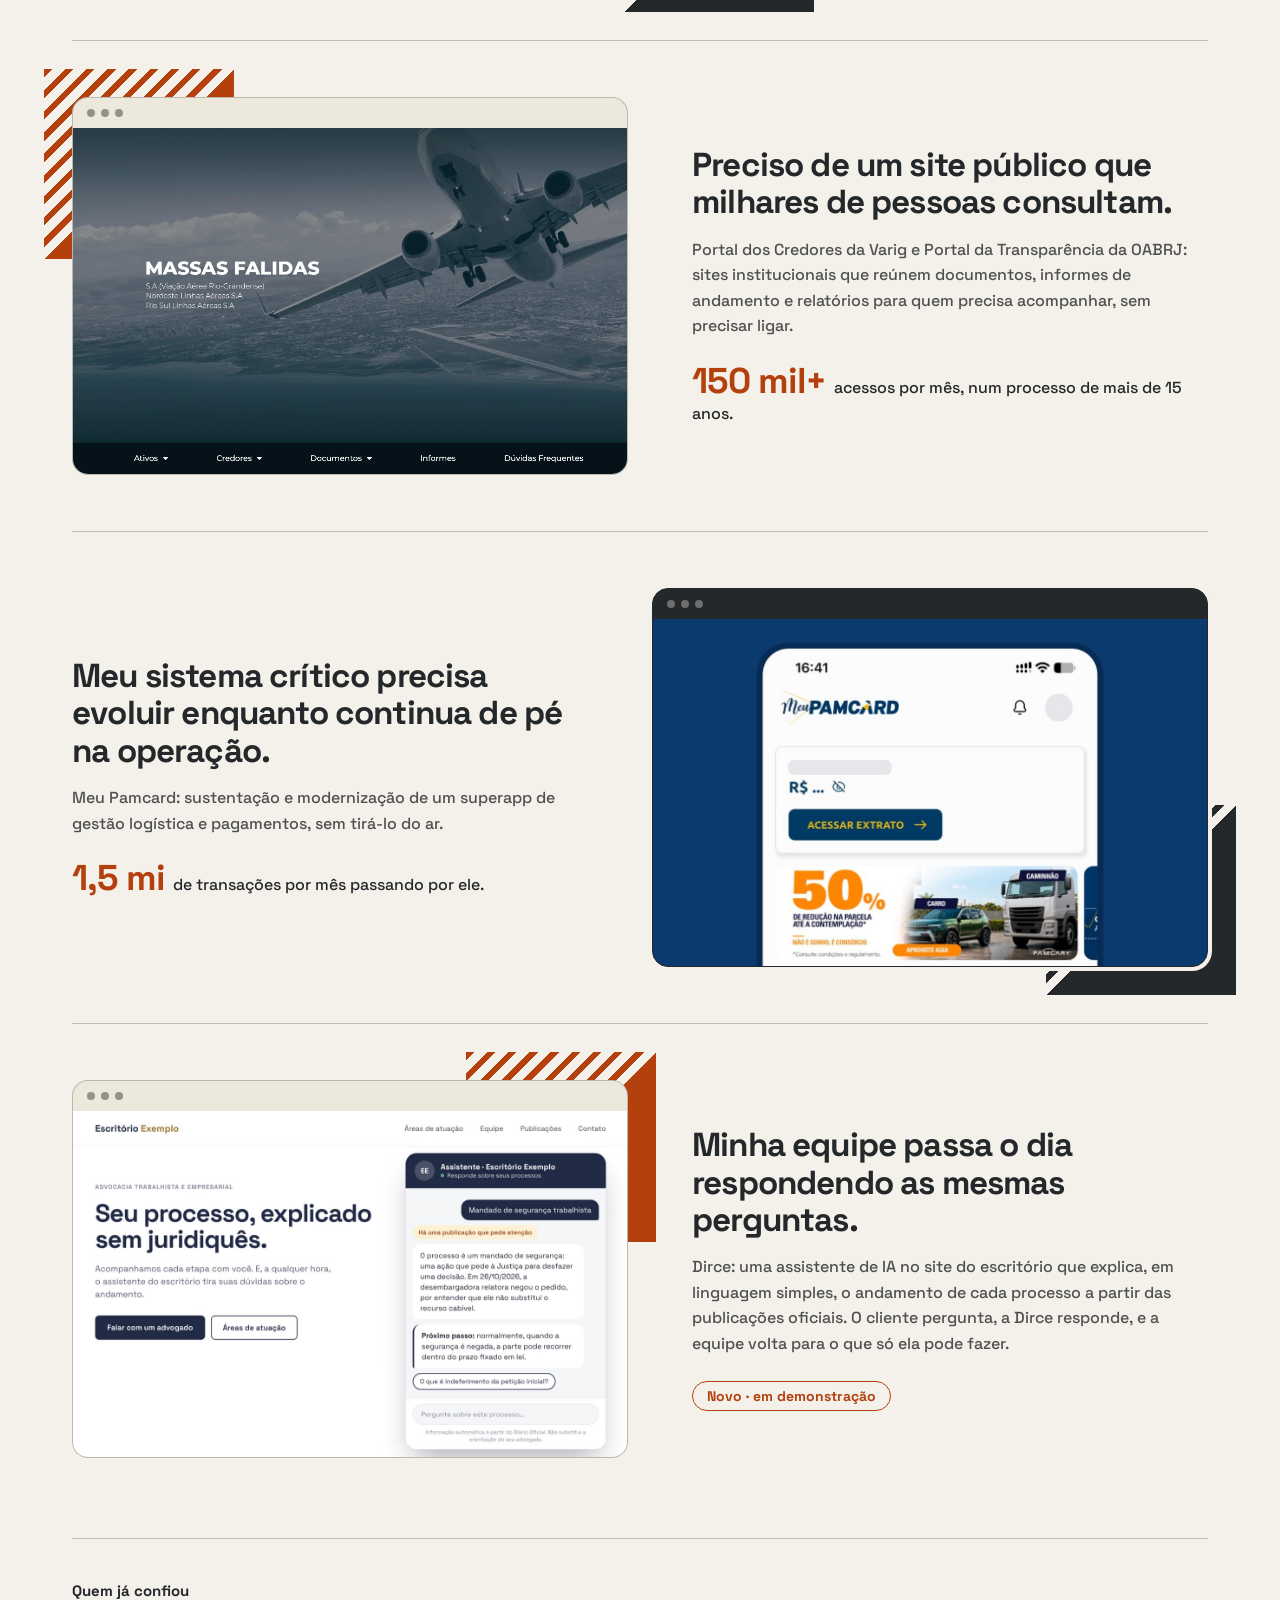
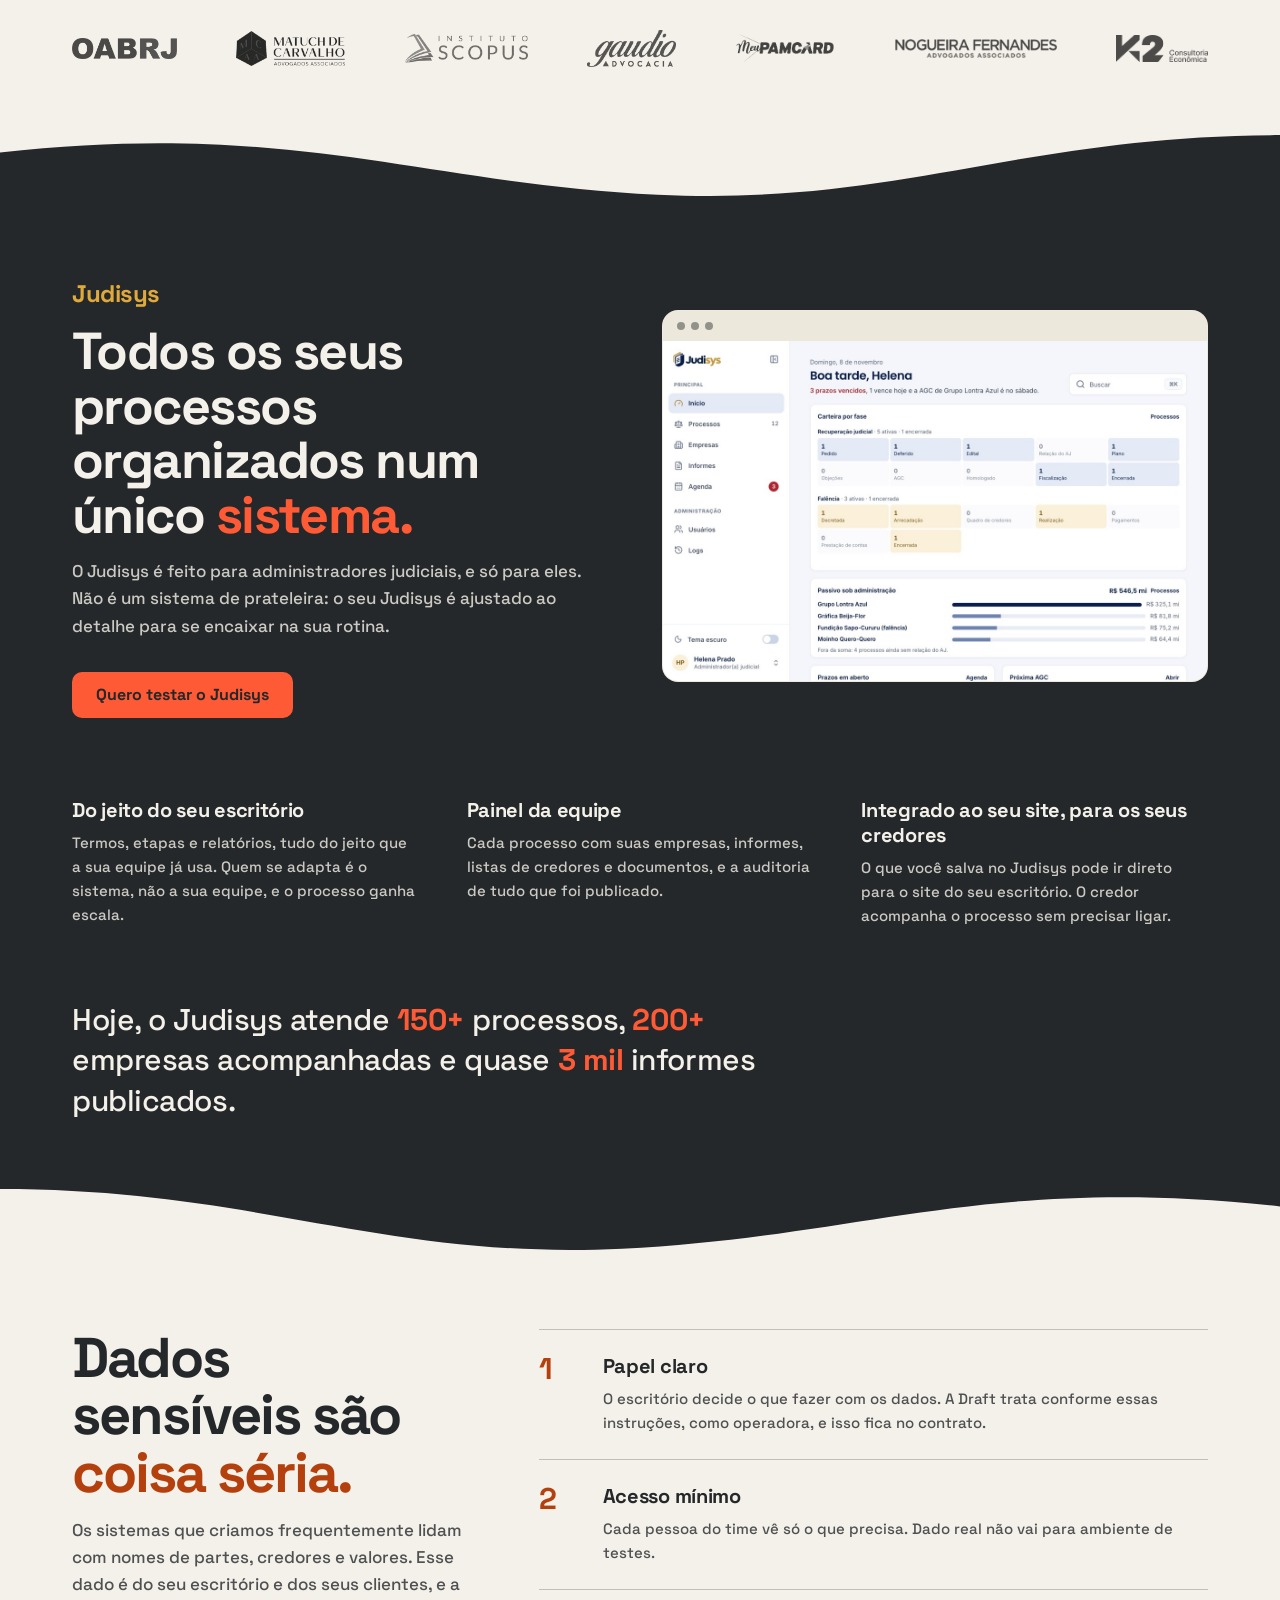
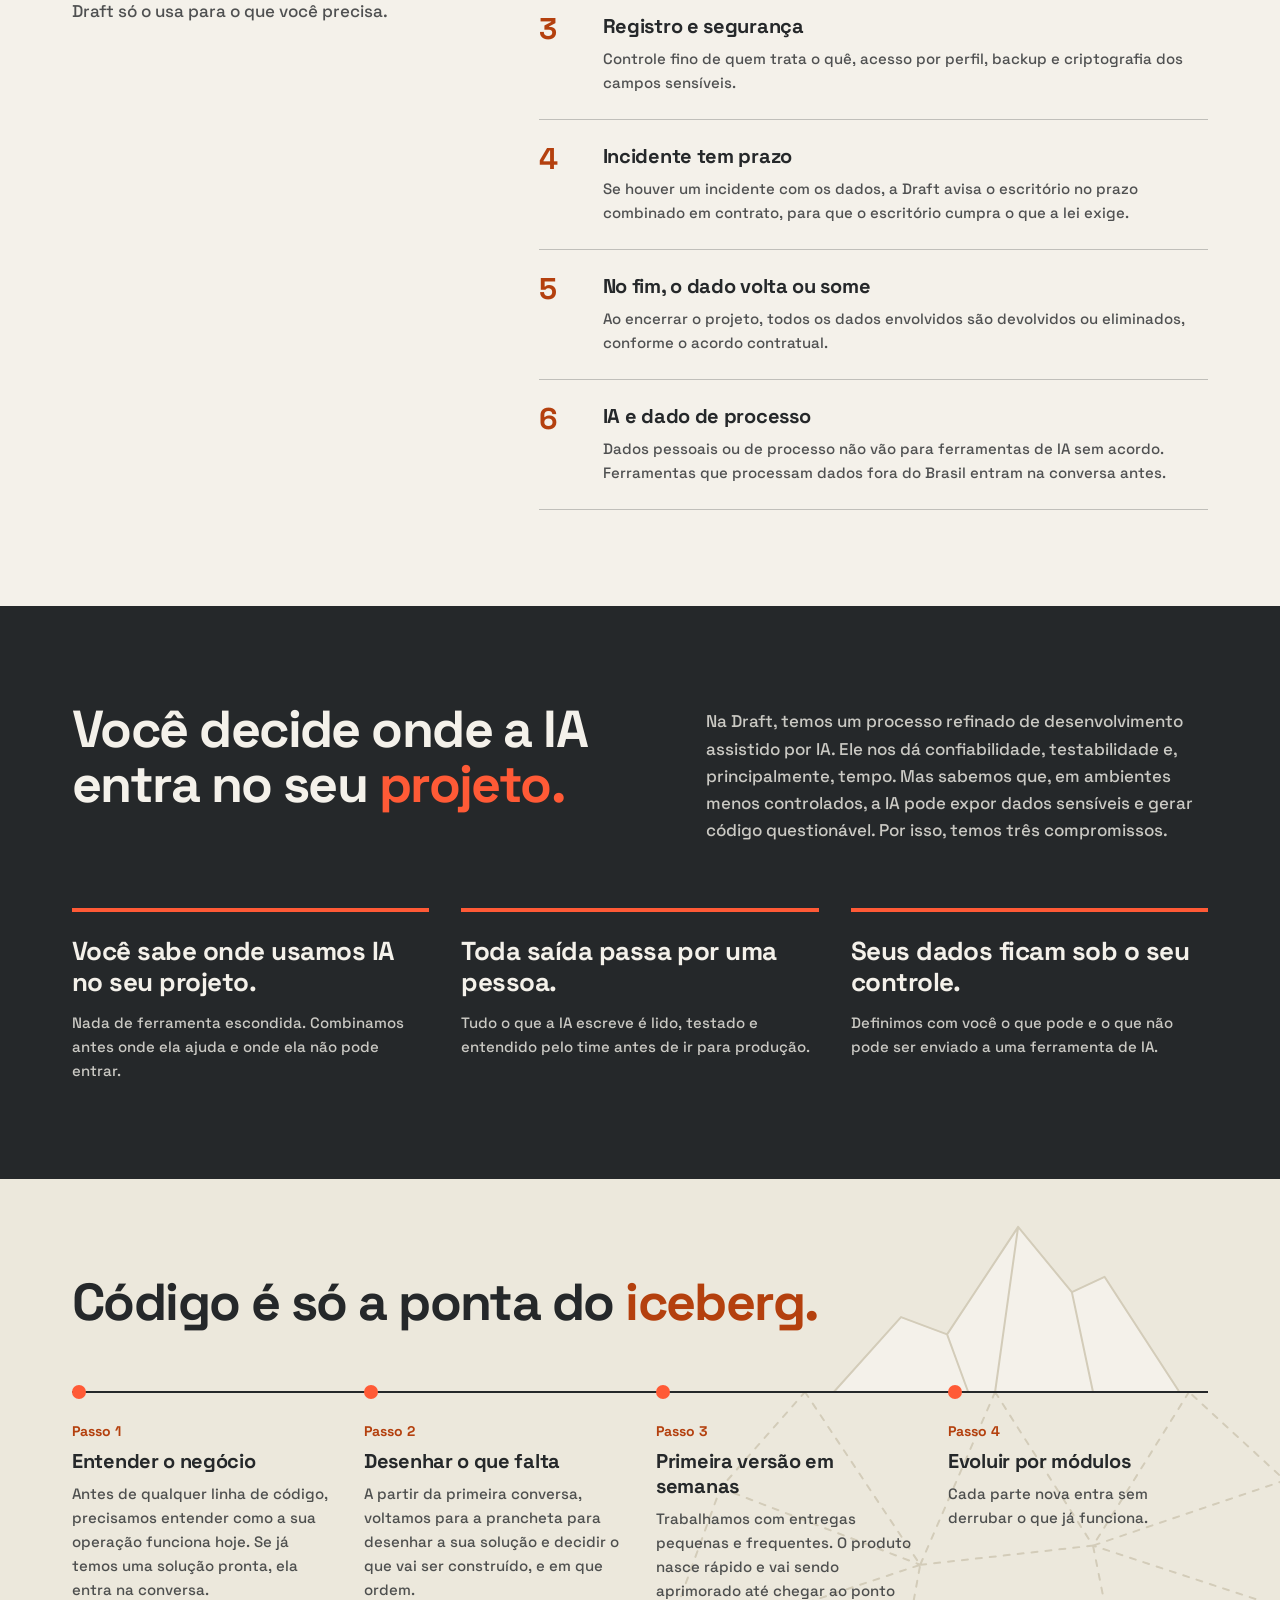
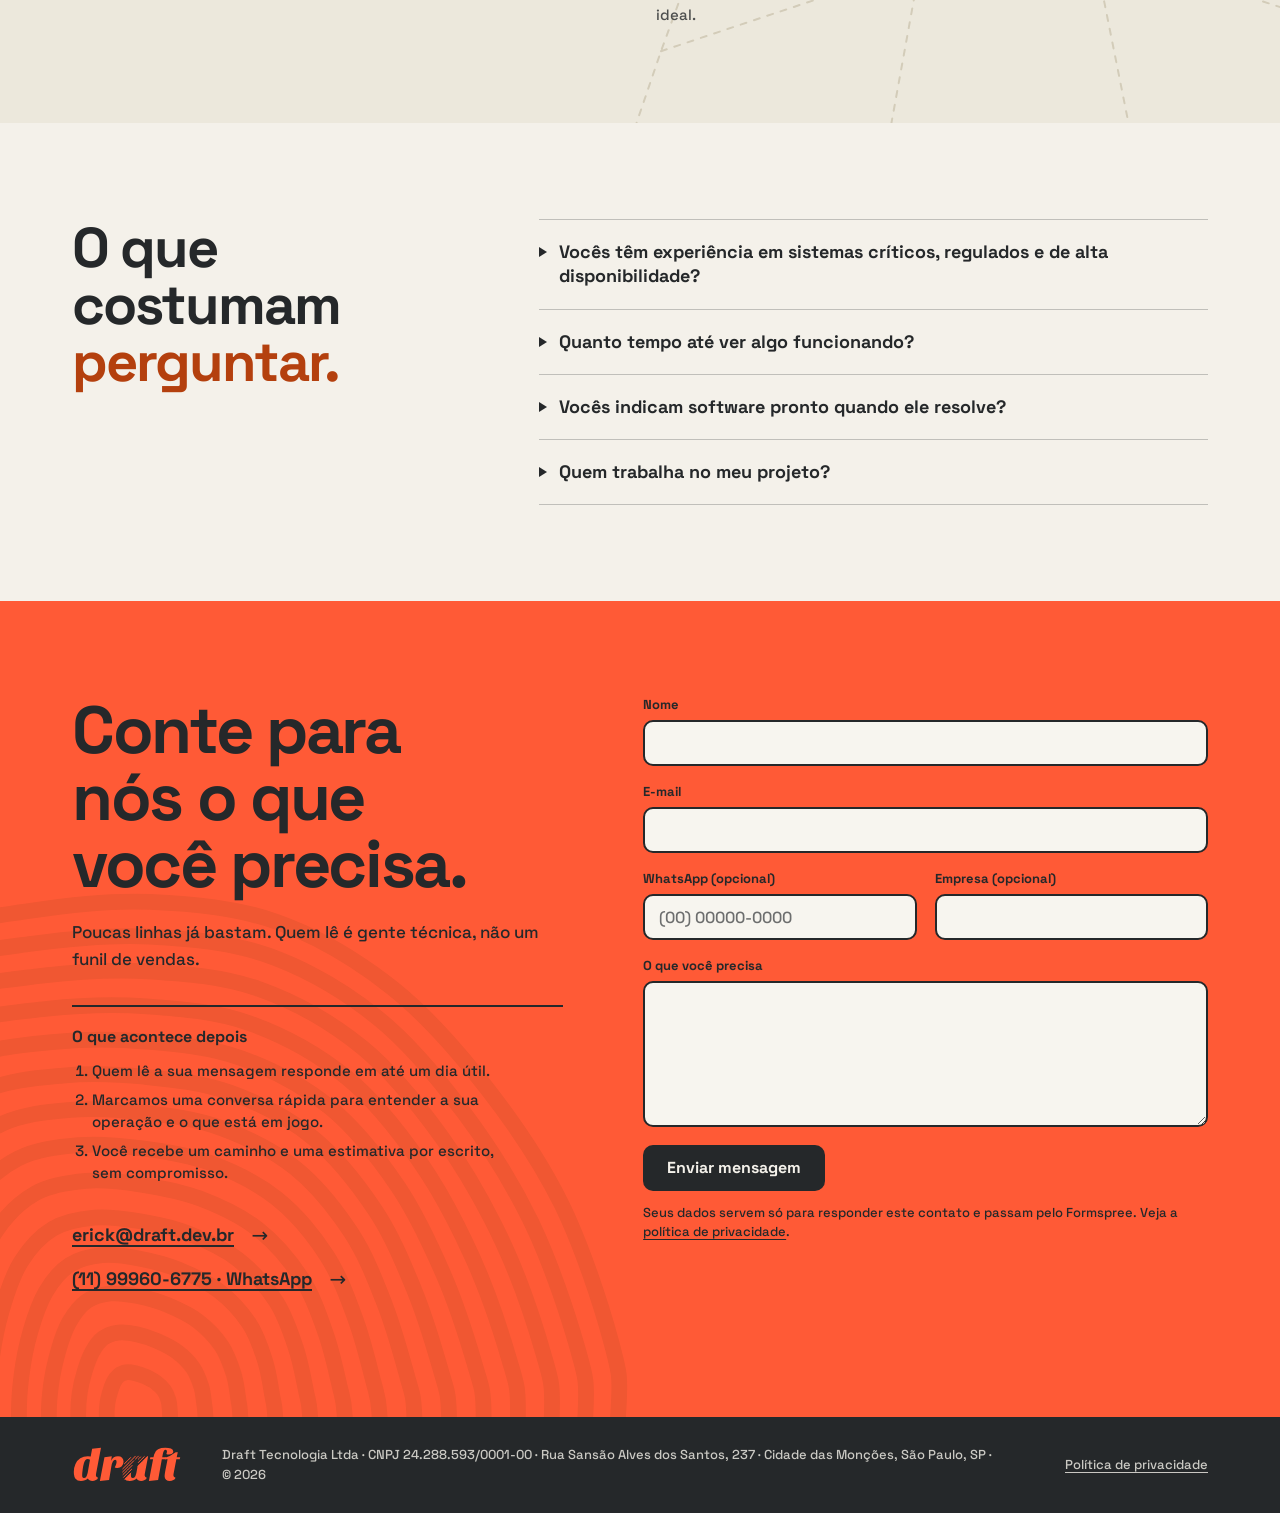
==== commit 2ffb983e: "fix(AJ-07): correções do code-review das hachuras e da pílula Modificadores de canto que se combinam" ====
--- a/index.html
+++ b/index.html
@@ -4,7 +4,7 @@
 <meta charset="utf-8">
 <meta name="viewport" content="width=device-width, initial-scale=1">
 <title>Draft · Software sob medida</title>
-<meta name="description" content="Software house em São Paulo que constrói e mantém sistemas para o jurídico, o financeiro e a logística, e tem produtos próprios, como o Judisys, para administração judicial.">
+<meta name="description" content="Software house em São Paulo que constrói e mantém sistemas para o jurídico, o financeiro e a logística, e tem o Judisys, produto próprio para administração judicial.">
 <link rel="canonical" href="https://draft.dev.br/">
 <meta name="theme-color" content="#FF5A36">
 
@@ -16,7 +16,7 @@
 <meta property="og:locale" content="pt_BR">
 <meta property="og:site_name" content="Draft">
 <meta property="og:title" content="Draft · Software sob medida">
-<meta property="og:description" content="Software house em São Paulo. Sistemas para o jurídico, o financeiro e a logística, e produtos próprios, como o Judisys, para administração judicial.">
+<meta property="og:description" content="Software house em São Paulo. Sistemas para o jurídico, o financeiro e a logística, e o Judisys, para administração judicial.">
 <meta property="og:url" content="https://draft.dev.br/">
 <meta property="og:image" content="https://draft.dev.br/og-image.png">
 <meta property="og:image:width" content="1200">
@@ -24,7 +24,7 @@
 <meta property="og:image:alt" content="Draft, software sob medida">
 <meta name="twitter:card" content="summary_large_image">
 <meta name="twitter:title" content="Draft · Software sob medida">
-<meta name="twitter:description" content="Software house em São Paulo. Sistemas para o jurídico, o financeiro e a logística, e produtos próprios, como o Judisys, para administração judicial.">
+<meta name="twitter:description" content="Software house em São Paulo. Sistemas para o jurídico, o financeiro e a logística, e o Judisys, para administração judicial.">
 <meta name="twitter:image" content="https://draft.dev.br/og-image.png">
 
 <link rel="preload" href="/assets/fontes/space-grotesk-700.woff2" as="font" type="font/woff2" crossorigin>
@@ -59,7 +59,7 @@
   <svg class="hero-digital" viewBox="110 19 583 591" fill="none" stroke="currentColor" stroke-linejoin="round" aria-hidden="true" focusable="false"><use href="/assets/impressao-digital-a.svg#d"/></svg>
   <div class="wrap">
     <h1 id="h-hero">Sistemas desenhados para resolver o seu <em class="serif">problema.</em></h1>
-    <p class="hero-lead">Nós construímos e mantemos sistemas críticos e de alta complexidade para o jurídico, o financeiro e a logística. E temos produtos próprios para administração judicial e atendimento jurídico, ajustados a cada escritório.</p>
+    <p class="hero-lead">Nós construímos e mantemos sistemas críticos e de alta complexidade para o jurídico, o financeiro e a logística. E, para quem faz administração judicial, temos um produto próprio, ajustado ao seu escritório.</p>
 
     <div class="audiences">
       <a class="audience audience-light" href="#projetos">
@@ -208,7 +208,7 @@
     <div class="faq-lista">
       <details><summary>Vocês têm experiência em sistemas críticos, regulados e de alta disponibilidade?</summary><p>Sim. Mantemos o Meu Pamcard, com 1,5 milhão de transações por mês, e portais públicos como o da OABRJ, no ar há 5 anos.</p></details>
       <details><summary>Quanto tempo até ver algo funcionando?</summary><p>Em semanas, uma primeira versão para testar com gente de verdade. O prazo exato sai da conversa inicial.</p></details>
-      <details><summary>Vocês têm soluções prontas?</summary><p>Temos produtos próprios, como o Judisys e a Dirce. Se um deles resolver o seu problema, ele entra na conversa, ajustado à sua operação, antes de propormos um sistema do zero.</p></details>
+      <details><summary>Vocês indicam software pronto quando ele resolve?</summary><p>Indicamos. Se existir algo pronto que sirva, avisamos antes de propor um sistema novo.</p></details>
       <details><summary>Quem trabalha no meu projeto?</summary><p>Um time de engenheiros seniores e especialistas em produto e testes.</p></details>
     </div>
   </div>
@@ -218,7 +218,7 @@
   <svg class="contact-digital" viewBox="120 0 565 625" fill="none" stroke="currentColor" stroke-linejoin="round" aria-hidden="true" focusable="false"><use href="assets/impressao-digital-b.svg#d"/></svg>
   <div class="wrap contact-in">
     <div class="contact-head">
-      <h2 id="h-contato">Conta pra gente o que você precisa.</h2>
+      <h2 id="h-contato">Conte para nós o que você precisa.</h2>
       <p class="contact-lead">Poucas linhas já bastam. Quem lê é gente técnica, não um funil de vendas.</p>
       <h3 class="depois-titulo">O que acontece depois</h3>
       <ol class="depois">
--- a/style.css
+++ b/style.css
@@ -143,10 +143,10 @@
 .caso h3{font-size:clamp(26px,2.6vw,34px);line-height:1.12;letter-spacing:-0.025em;max-width:15em}
 .caso-texto>p{font-size:16px;line-height:1.6;max-width:31em;margin-top:16px}
 .caso-texto>p:not(.caso-numero,.caso-tag){color:var(--texto-suave)}
-.caso-texto>.caso-numero{margin-top:24px}
+.caso-texto>:is(.caso-numero,.caso-tag){margin-top:24px}
 .caso-numero strong{font-size:clamp(30px,2.8vw,38px);line-height:1;letter-spacing:-0.03em;color:var(--acento);margin-right:4px}
 /* produto que ainda não está no ar (Dirce): pílula no lugar do número */
-.caso-texto>.caso-tag{display:inline-block;margin-top:24px;padding:5px 14px;border:1.5px solid var(--acento);border-radius:999px;font-size:14px;font-weight:700;line-height:1.3;color:var(--acento)}
+.caso-texto>.caso-tag{display:inline-block;padding:5px 14px;border:1.5px solid var(--acento);border-radius:999px;font-size:14px;font-weight:700;line-height:1.3;color:var(--acento)}
 /* janela do sistema: barra com três pontos e o print recortado pelo topo */
 .janela{flex:1 1 420px;border-radius:16px;overflow:hidden;border:1px solid var(--linha)}
 .janela-bar{display:flex;gap:6px;padding:11px 14px}
@@ -166,9 +166,8 @@
   background:linear-gradient(to bottom right,transparent 50%,var(--hachura-cor) 50%),
     repeating-linear-gradient(135deg,var(--hachura-cor) 0 6px,transparent 6px 15px)}
 .hachura-grafite{--hachura-cor:var(--grafite)}
-.hachura-baixo{top:auto;right:auto;bottom:var(--hachura-recuo);left:var(--hachura-recuo)}
-.hachura-cima-esq{right:auto;left:var(--hachura-recuo)}
-.hachura-baixo-dir{top:auto;bottom:var(--hachura-recuo)}
+.hachura-baixo{top:auto;bottom:var(--hachura-recuo)}
+.hachura-esq{right:auto;left:var(--hachura-recuo)}
 /* janela escura sobre quadrado grafite: um contorno creme separa os dois, senão o chapado se funde com a janela */
 .janela-com-hachura .janela-escura{box-shadow:0 0 0 4px var(--creme)}
 @media (max-width:480px){.hachura{--hachura-recuo:-14px;width:120px;height:120px}}
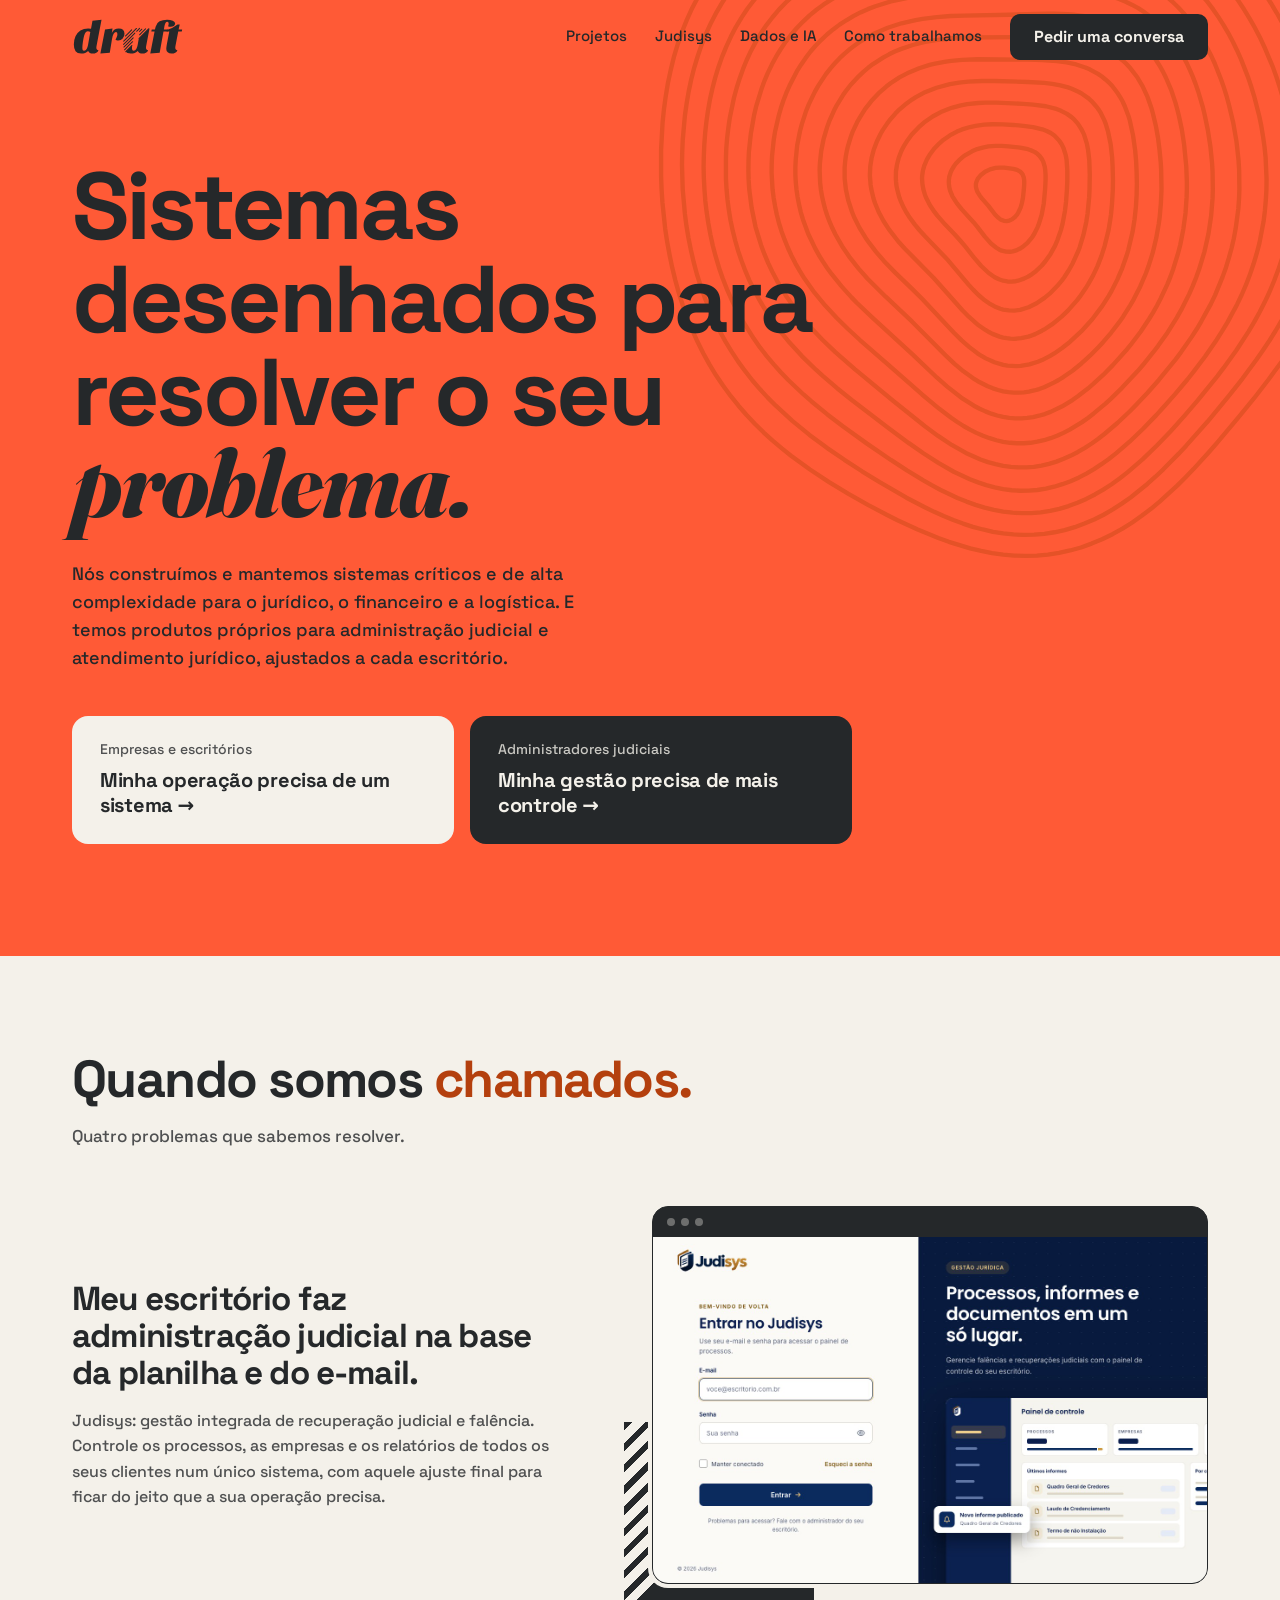
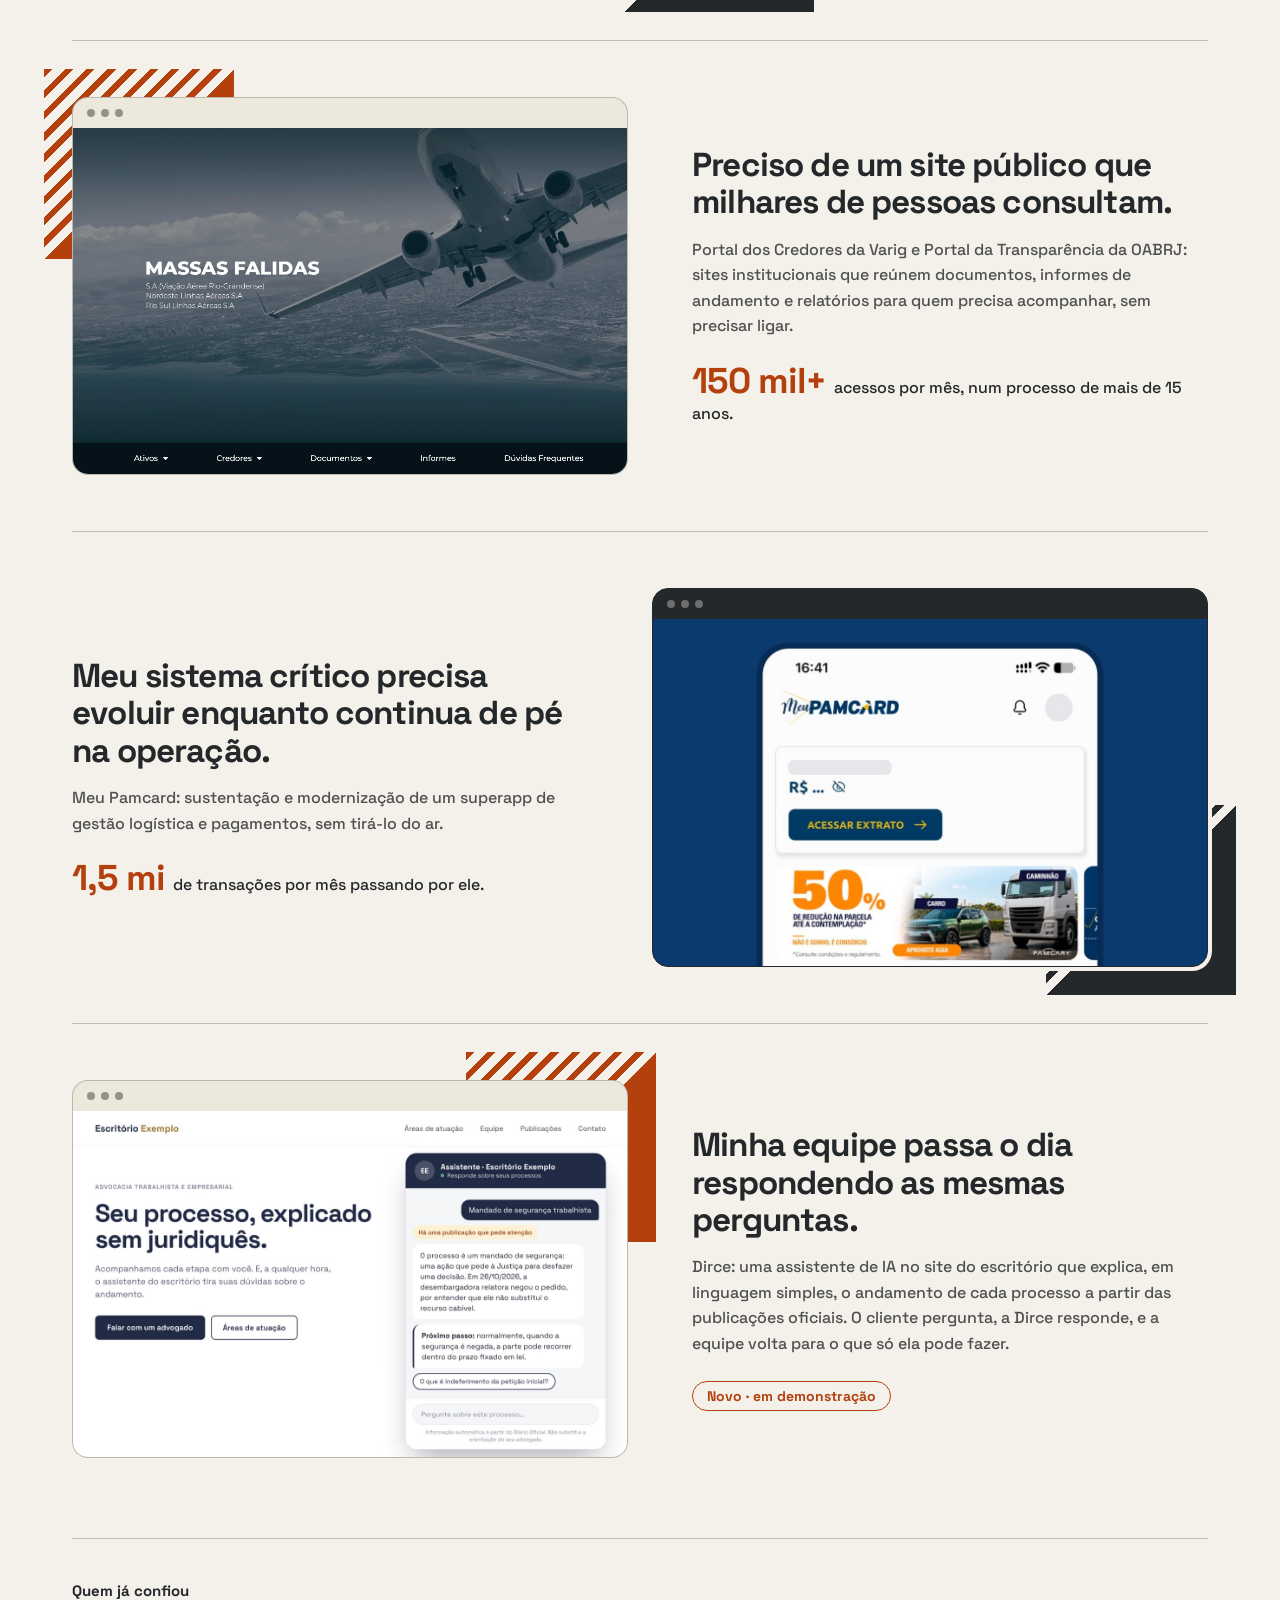
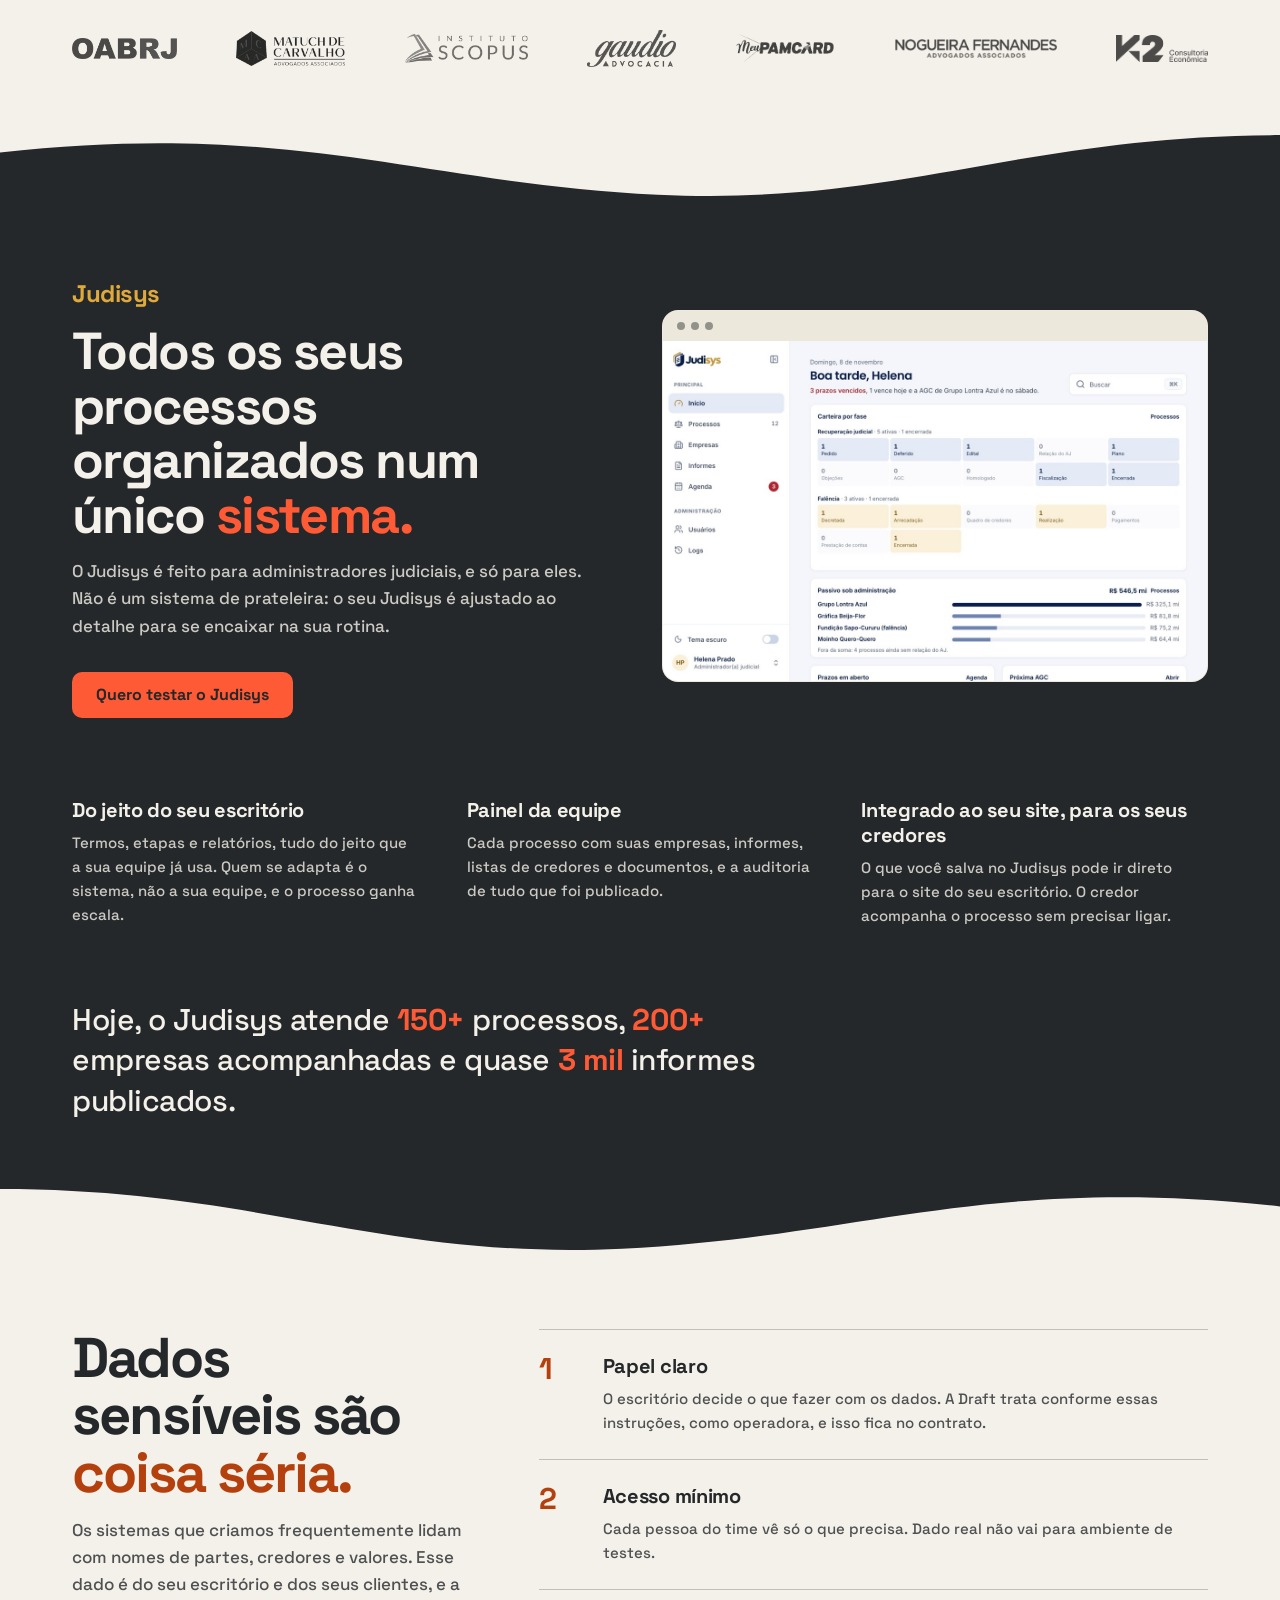
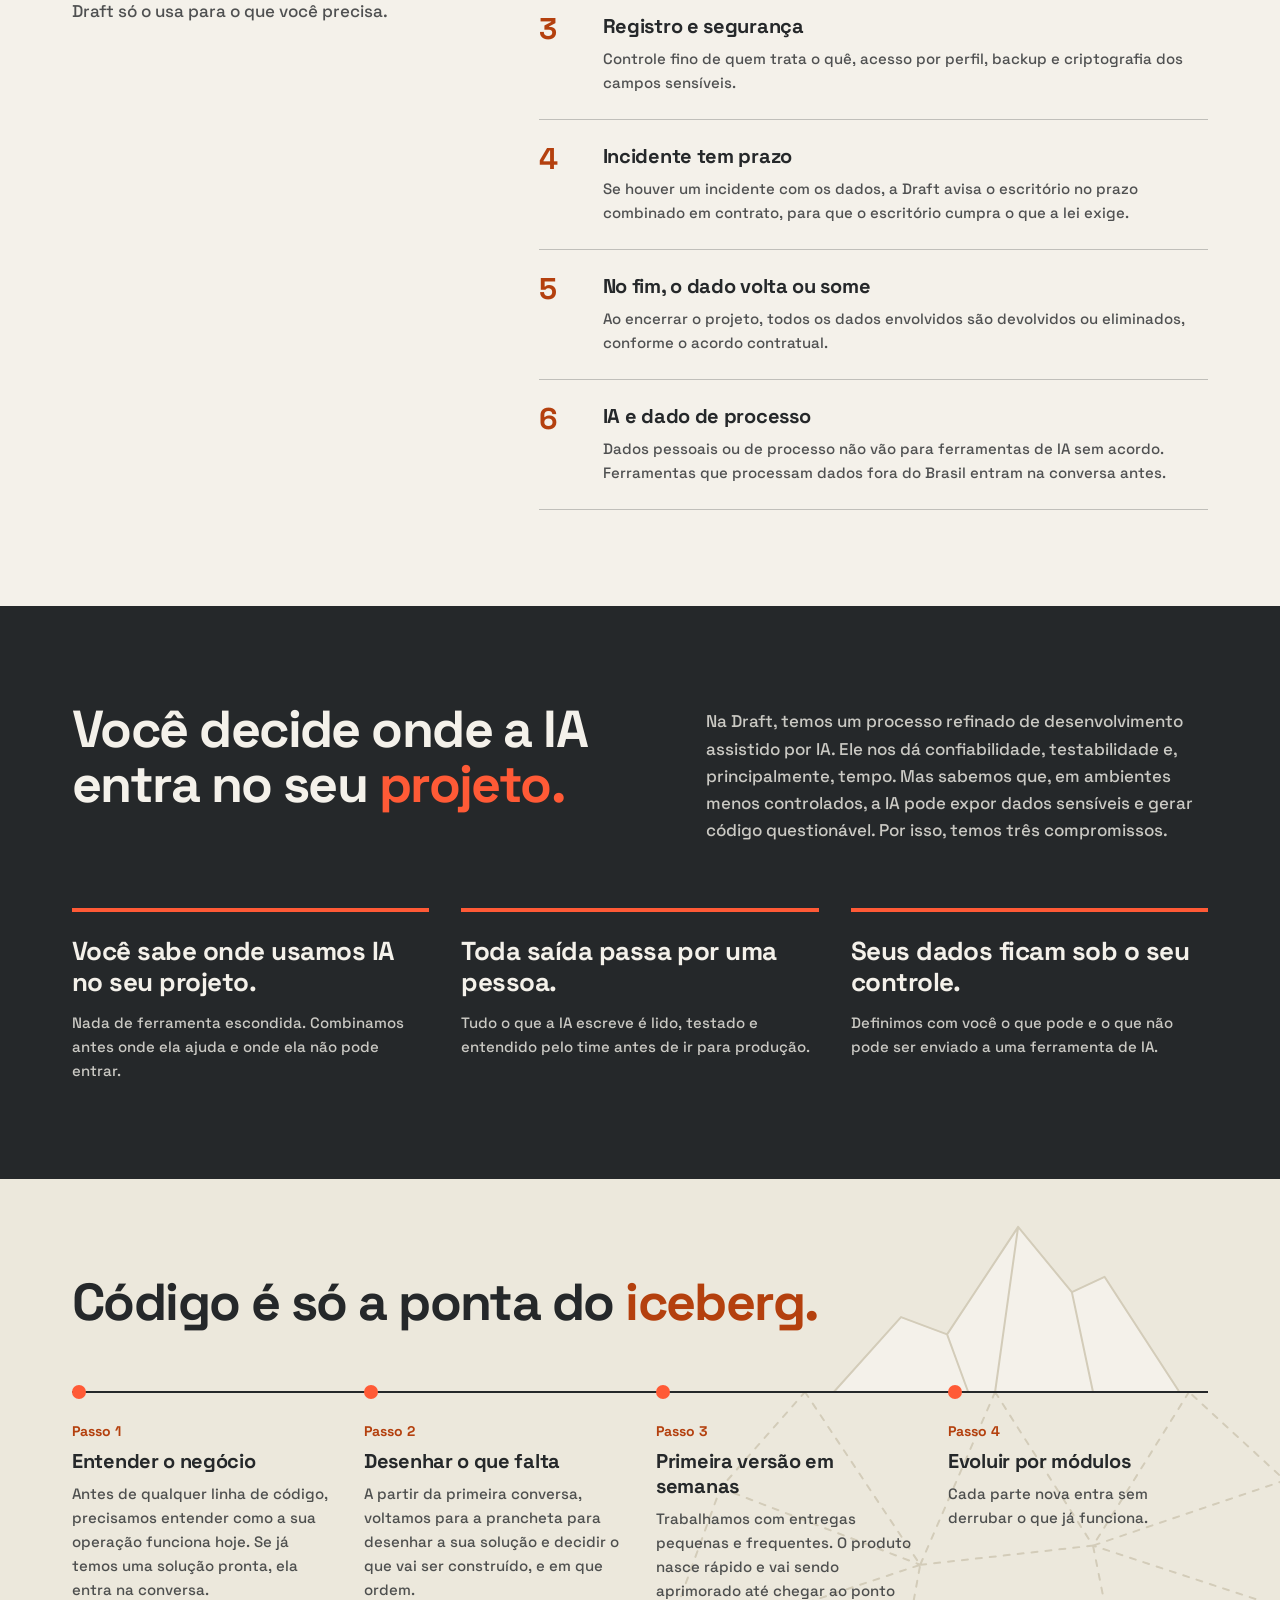
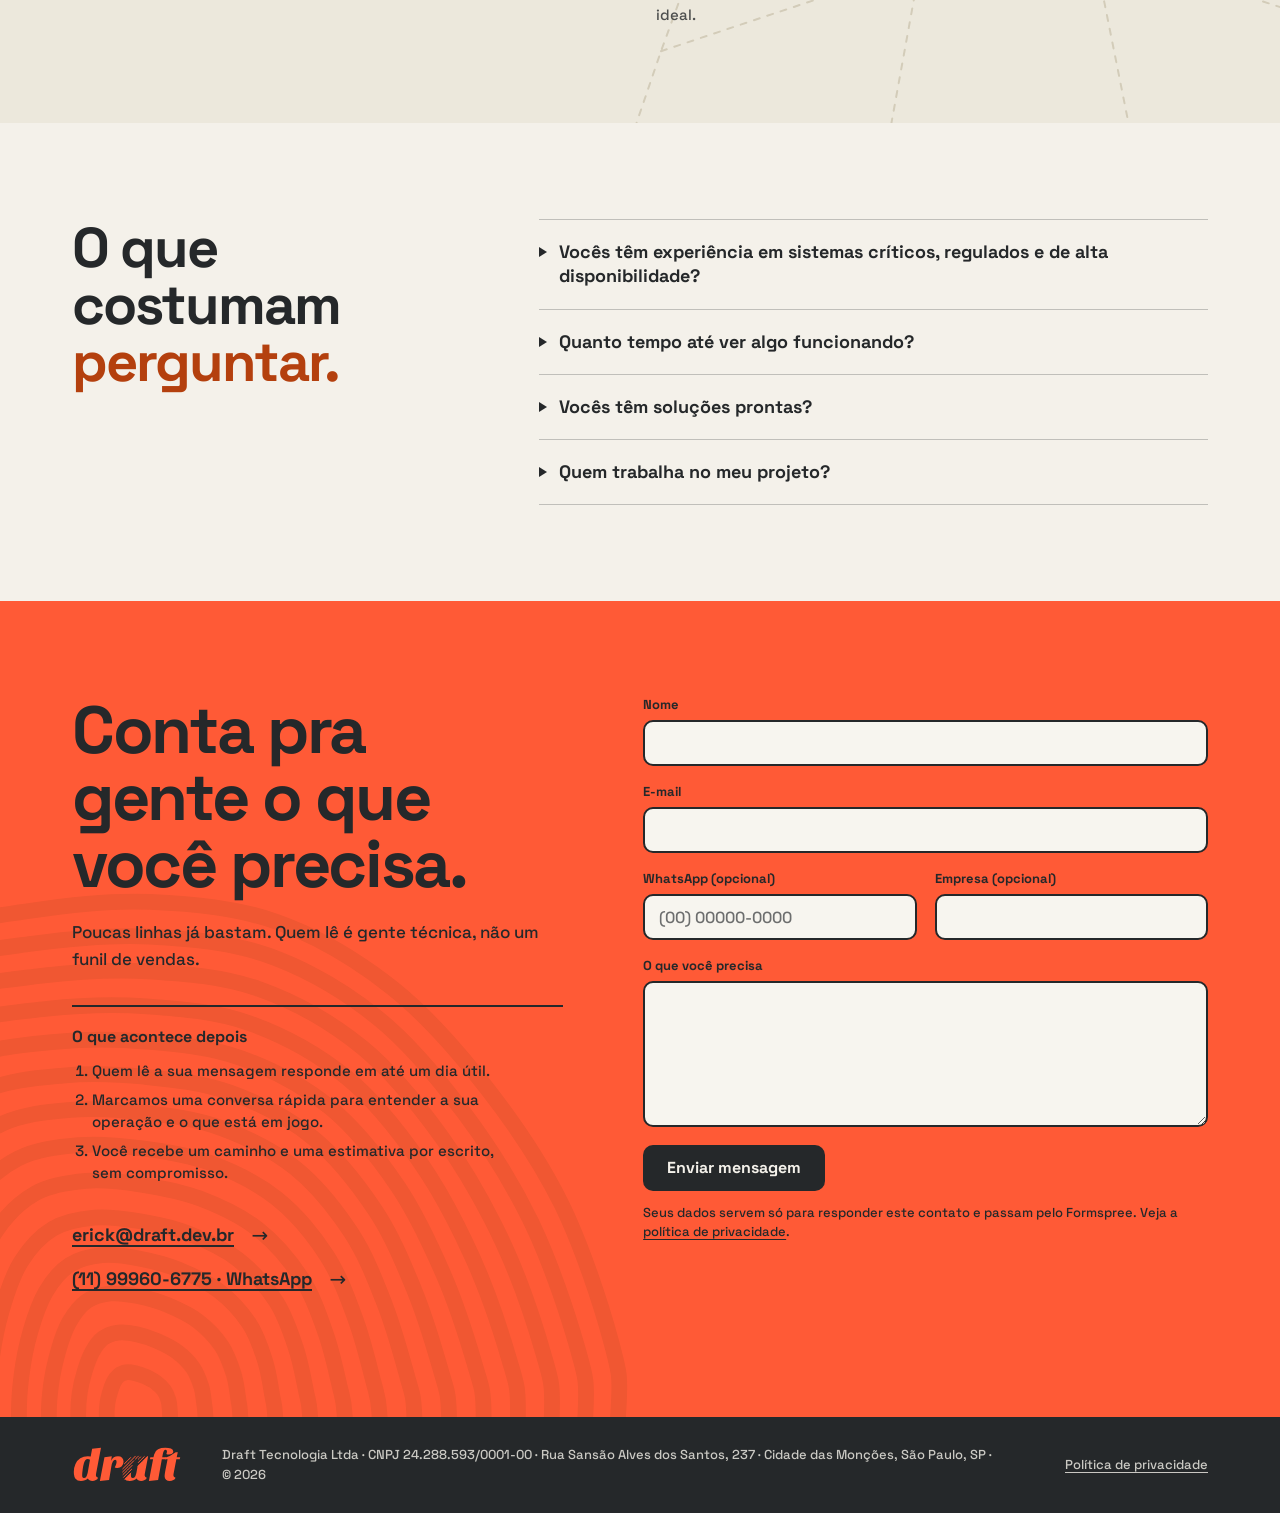
==== commit 0530b2ba: "fix(AJ-07): descrições de busca citam os dois produtos, como o hero Co-Authored-By: Claude Opus 5.5 " ====
--- a/index.html
+++ b/index.html
@@ -4,7 +4,7 @@
 <meta charset="utf-8">
 <meta name="viewport" content="width=device-width, initial-scale=1">
 <title>Draft · Software sob medida</title>
-<meta name="description" content="Software house em São Paulo que constrói e mantém sistemas para o jurídico, o financeiro e a logística, e tem o Judisys, produto próprio para administração judicial.">
+<meta name="description" content="Software house em São Paulo que constrói e mantém sistemas para o jurídico, o financeiro e a logística, e tem produtos próprios para administração judicial e atendimento jurídico.">
 <link rel="canonical" href="https://draft.dev.br/">
 <meta name="theme-color" content="#FF5A36">
 
@@ -16,7 +16,7 @@
 <meta property="og:locale" content="pt_BR">
 <meta property="og:site_name" content="Draft">
 <meta property="og:title" content="Draft · Software sob medida">
-<meta property="og:description" content="Software house em São Paulo. Sistemas para o jurídico, o financeiro e a logística, e o Judisys, para administração judicial.">
+<meta property="og:description" content="Software house em São Paulo. Sistemas para o jurídico, o financeiro e a logística, e produtos próprios para administração judicial e atendimento jurídico.">
 <meta property="og:url" content="https://draft.dev.br/">
 <meta property="og:image" content="https://draft.dev.br/og-image.png">
 <meta property="og:image:width" content="1200">
@@ -24,7 +24,7 @@
 <meta property="og:image:alt" content="Draft, software sob medida">
 <meta name="twitter:card" content="summary_large_image">
 <meta name="twitter:title" content="Draft · Software sob medida">
-<meta name="twitter:description" content="Software house em São Paulo. Sistemas para o jurídico, o financeiro e a logística, e o Judisys, para administração judicial.">
+<meta name="twitter:description" content="Software house em São Paulo. Sistemas para o jurídico, o financeiro e a logística, e produtos próprios para administração judicial e atendimento jurídico.">
 <meta name="twitter:image" content="https://draft.dev.br/og-image.png">
 
 <link rel="preload" href="/assets/fontes/space-grotesk-700.woff2" as="font" type="font/woff2" crossorigin>
@@ -59,7 +59,7 @@
   <svg class="hero-digital" viewBox="110 19 583 591" fill="none" stroke="currentColor" stroke-linejoin="round" aria-hidden="true" focusable="false"><use href="/assets/impressao-digital-a.svg#d"/></svg>
   <div class="wrap">
     <h1 id="h-hero">Sistemas desenhados para resolver o seu <em class="serif">problema.</em></h1>
-    <p class="hero-lead">Nós construímos e mantemos sistemas críticos e de alta complexidade para o jurídico, o financeiro e a logística. E, para quem faz administração judicial, temos um produto próprio, ajustado ao seu escritório.</p>
+    <p class="hero-lead">Nós construímos e mantemos sistemas críticos e de alta complexidade para o jurídico, o financeiro e a logística. E temos produtos próprios para administração judicial e atendimento jurídico, ajustados a cada escritório.</p>
 
     <div class="audiences">
       <a class="audience audience-light" href="#projetos">
@@ -208,7 +208,7 @@
     <div class="faq-lista">
       <details><summary>Vocês têm experiência em sistemas críticos, regulados e de alta disponibilidade?</summary><p>Sim. Mantemos o Meu Pamcard, com 1,5 milhão de transações por mês, e portais públicos como o da OABRJ, no ar há 5 anos.</p></details>
       <details><summary>Quanto tempo até ver algo funcionando?</summary><p>Em semanas, uma primeira versão para testar com gente de verdade. O prazo exato sai da conversa inicial.</p></details>
-      <details><summary>Vocês indicam software pronto quando ele resolve?</summary><p>Indicamos. Se existir algo pronto que sirva, avisamos antes de propor um sistema novo.</p></details>
+      <details><summary>Vocês têm soluções prontas?</summary><p>Temos produtos próprios, como o Judisys e a Dirce. Se um deles resolver o seu problema, ele entra na conversa, ajustado à sua operação, antes de propormos um sistema do zero.</p></details>
       <details><summary>Quem trabalha no meu projeto?</summary><p>Um time de engenheiros seniores e especialistas em produto e testes.</p></details>
     </div>
   </div>
@@ -218,7 +218,7 @@
   <svg class="contact-digital" viewBox="120 0 565 625" fill="none" stroke="currentColor" stroke-linejoin="round" aria-hidden="true" focusable="false"><use href="assets/impressao-digital-b.svg#d"/></svg>
   <div class="wrap contact-in">
     <div class="contact-head">
-      <h2 id="h-contato">Conte para nós o que você precisa.</h2>
+      <h2 id="h-contato">Conta pra gente o que você precisa.</h2>
       <p class="contact-lead">Poucas linhas já bastam. Quem lê é gente técnica, não um funil de vendas.</p>
       <h3 class="depois-titulo">O que acontece depois</h3>
       <ol class="depois">
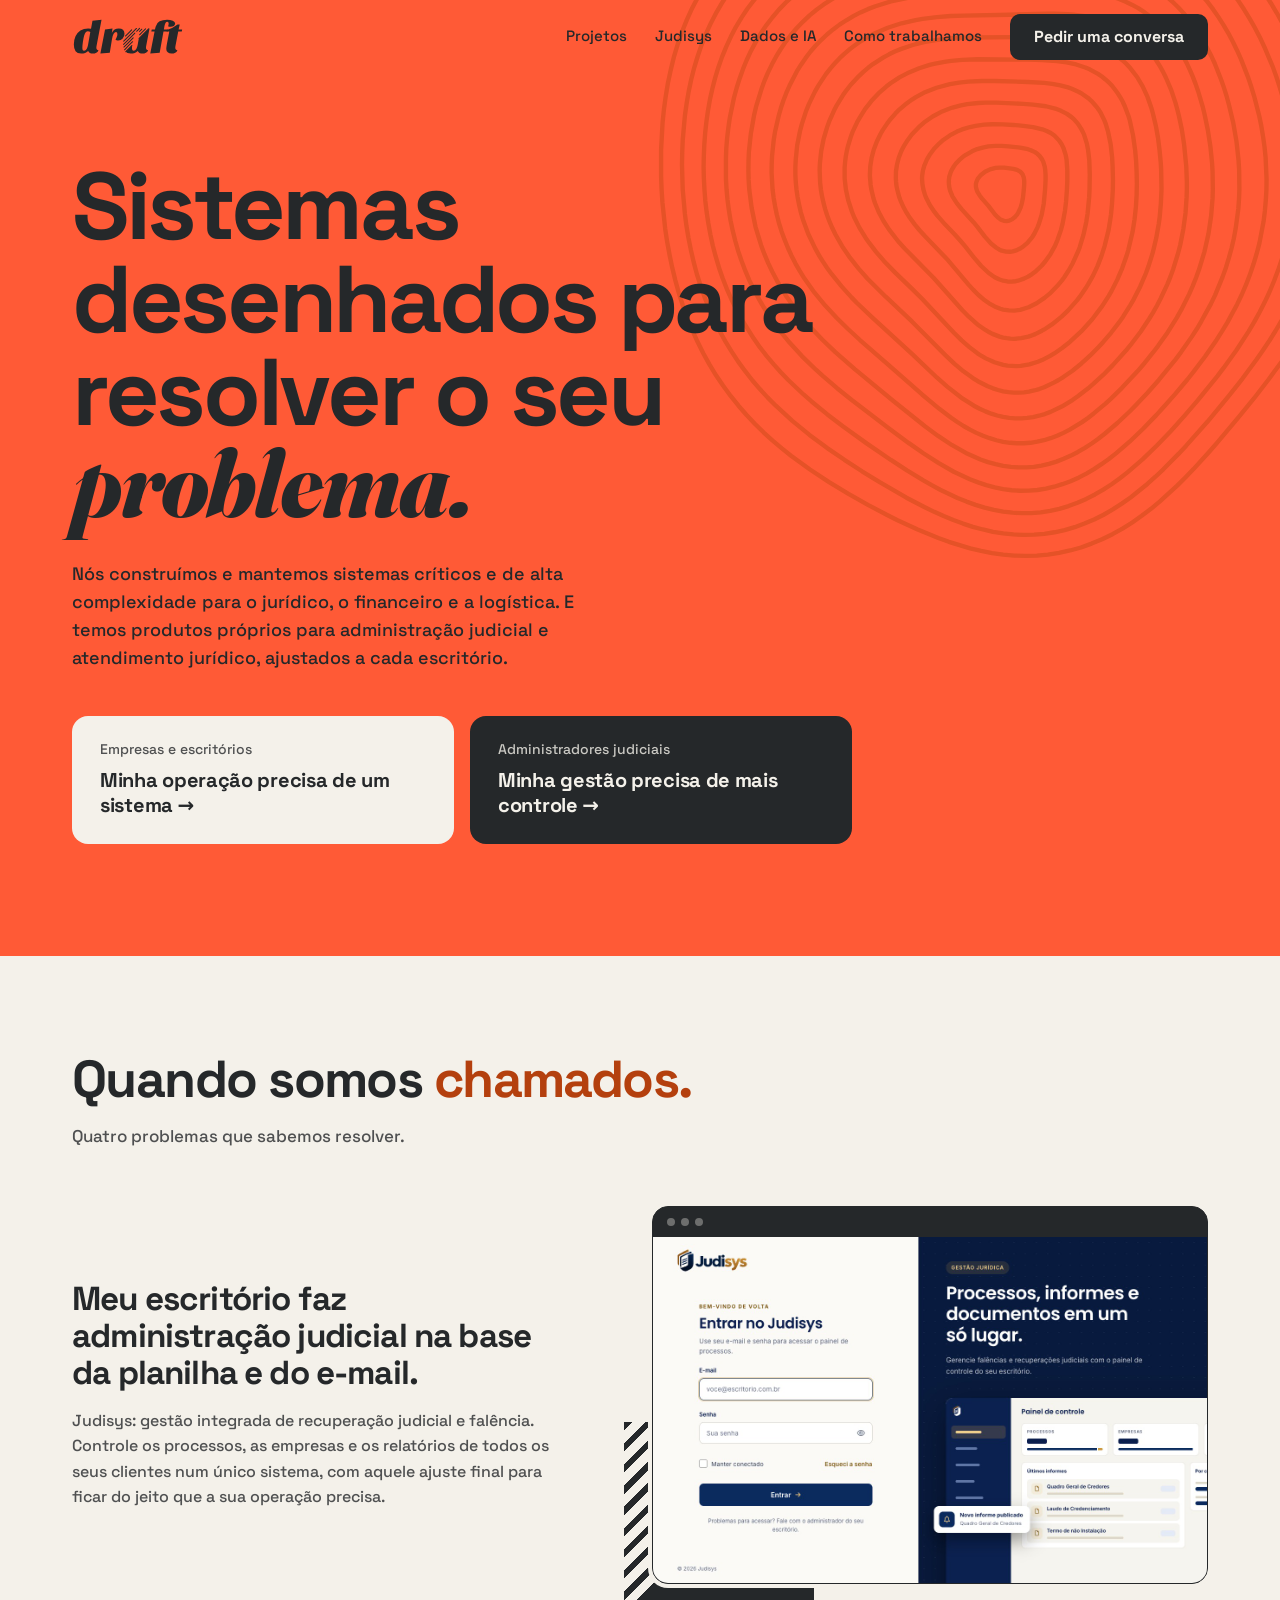
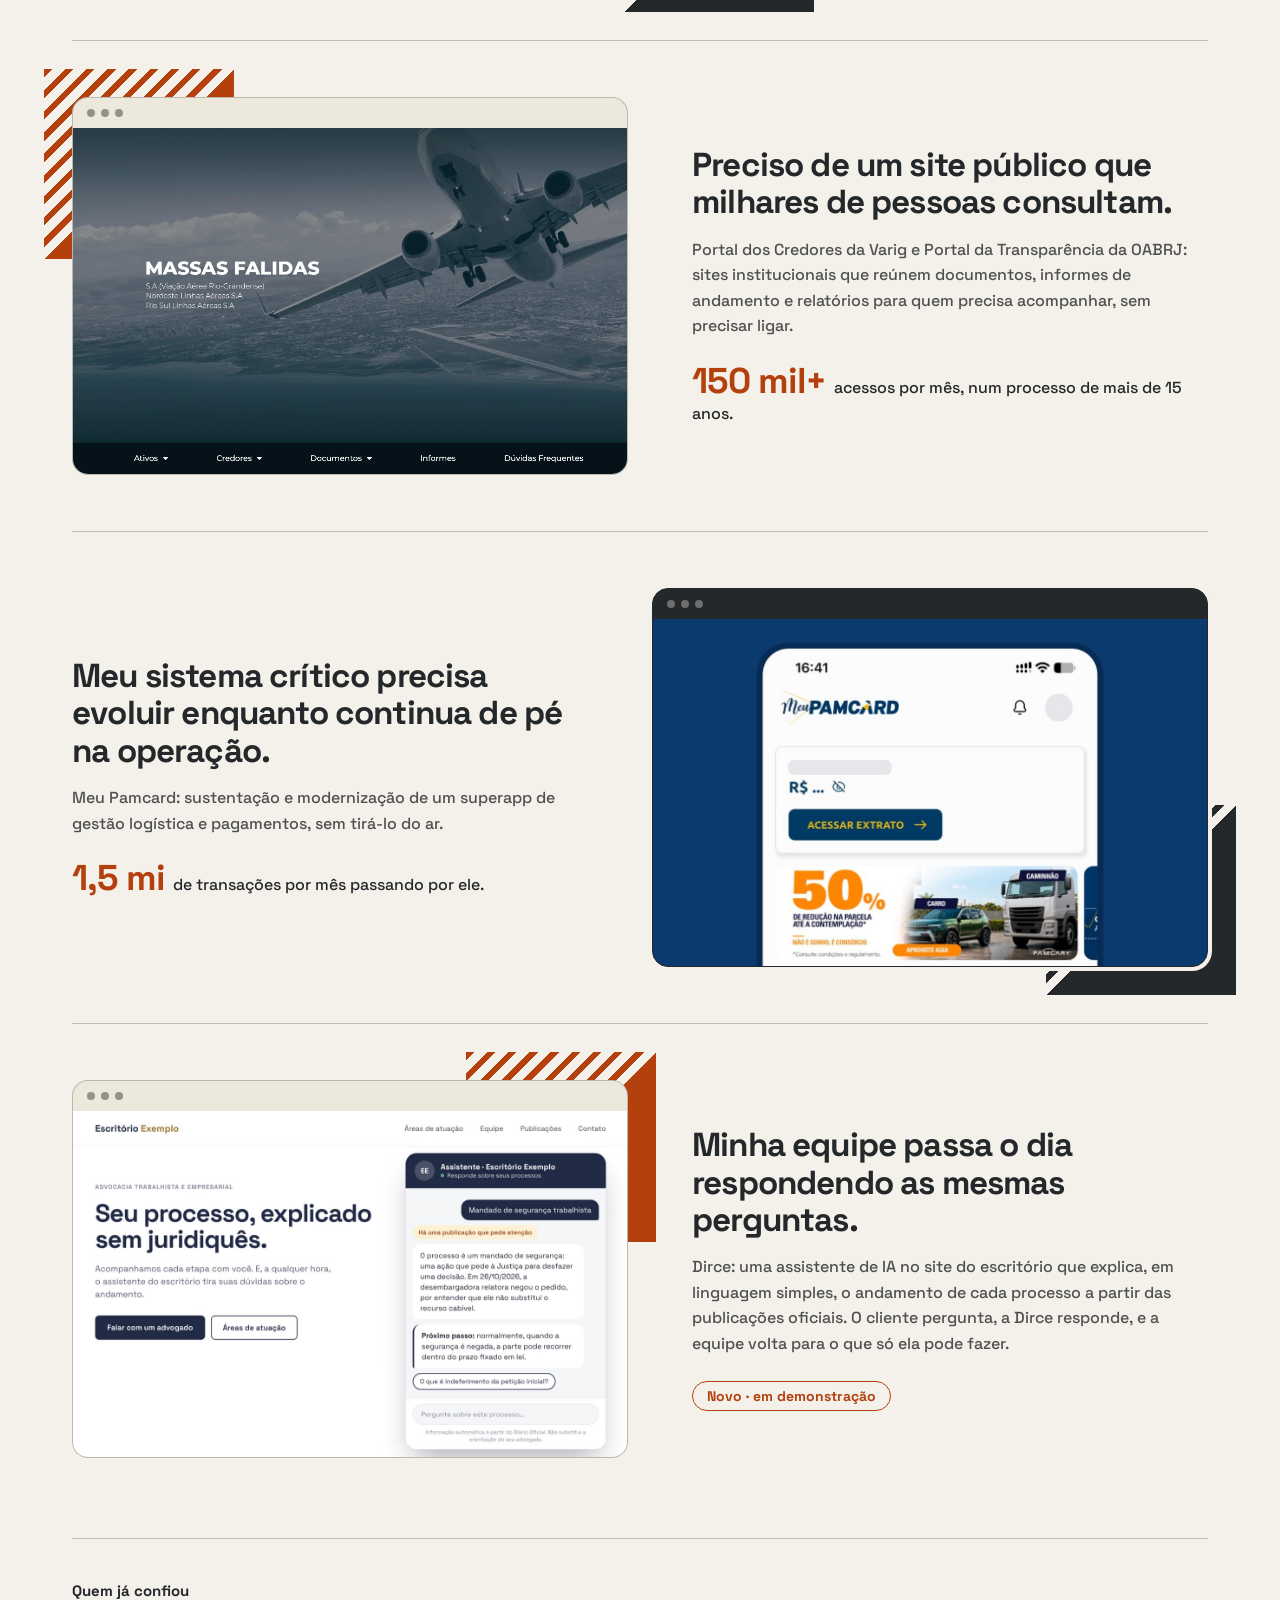
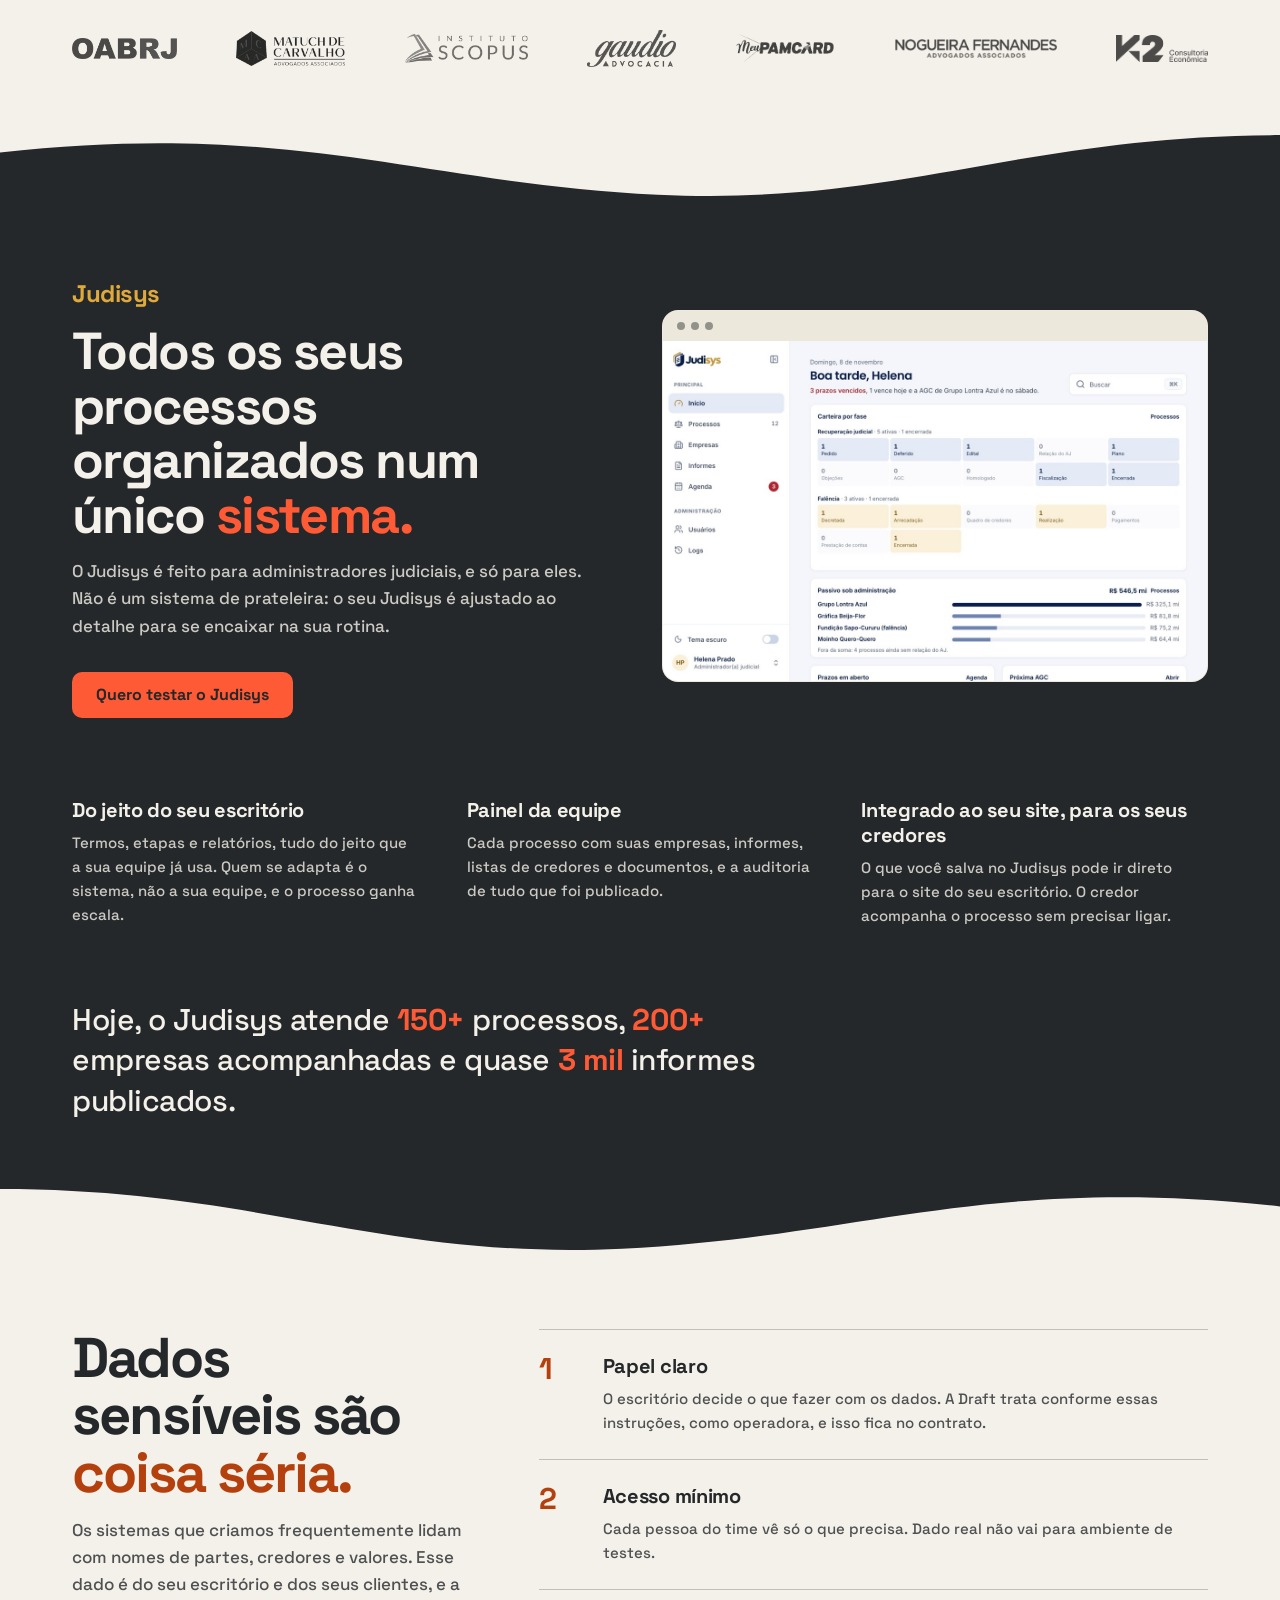
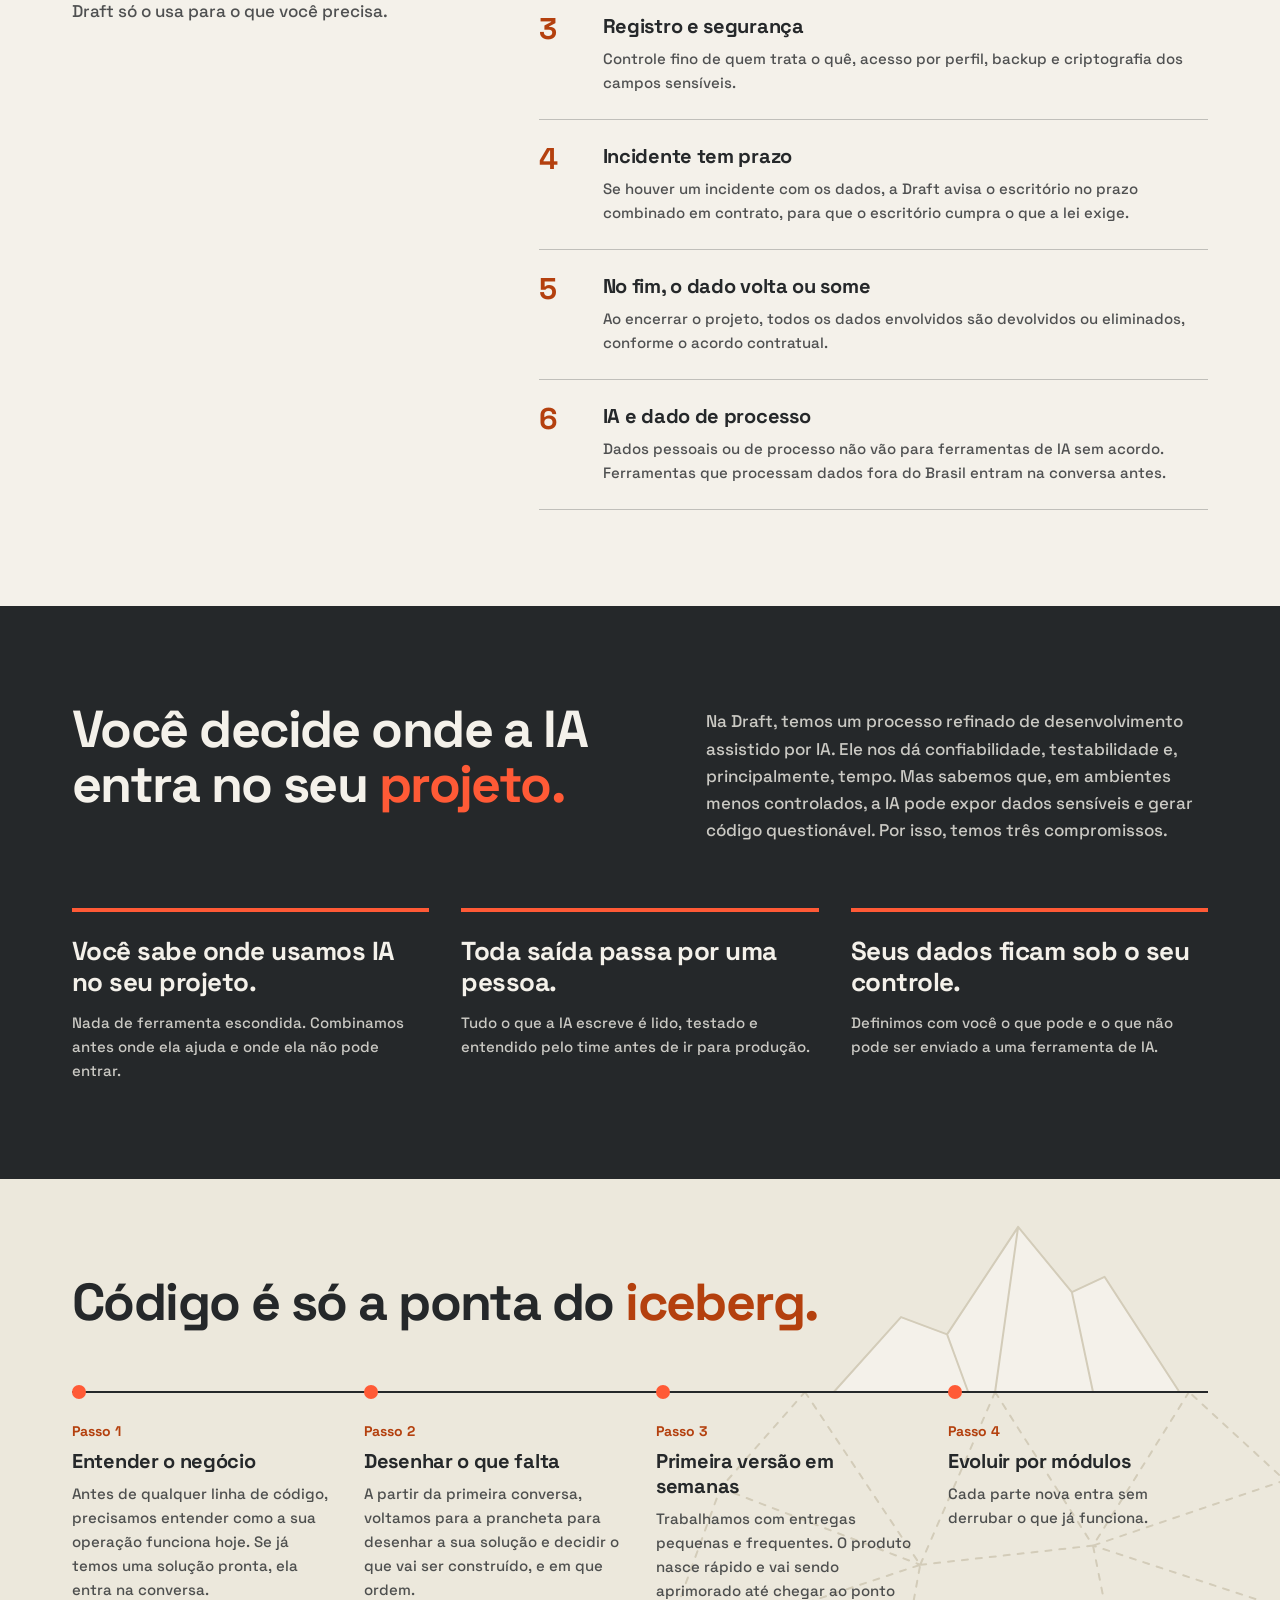
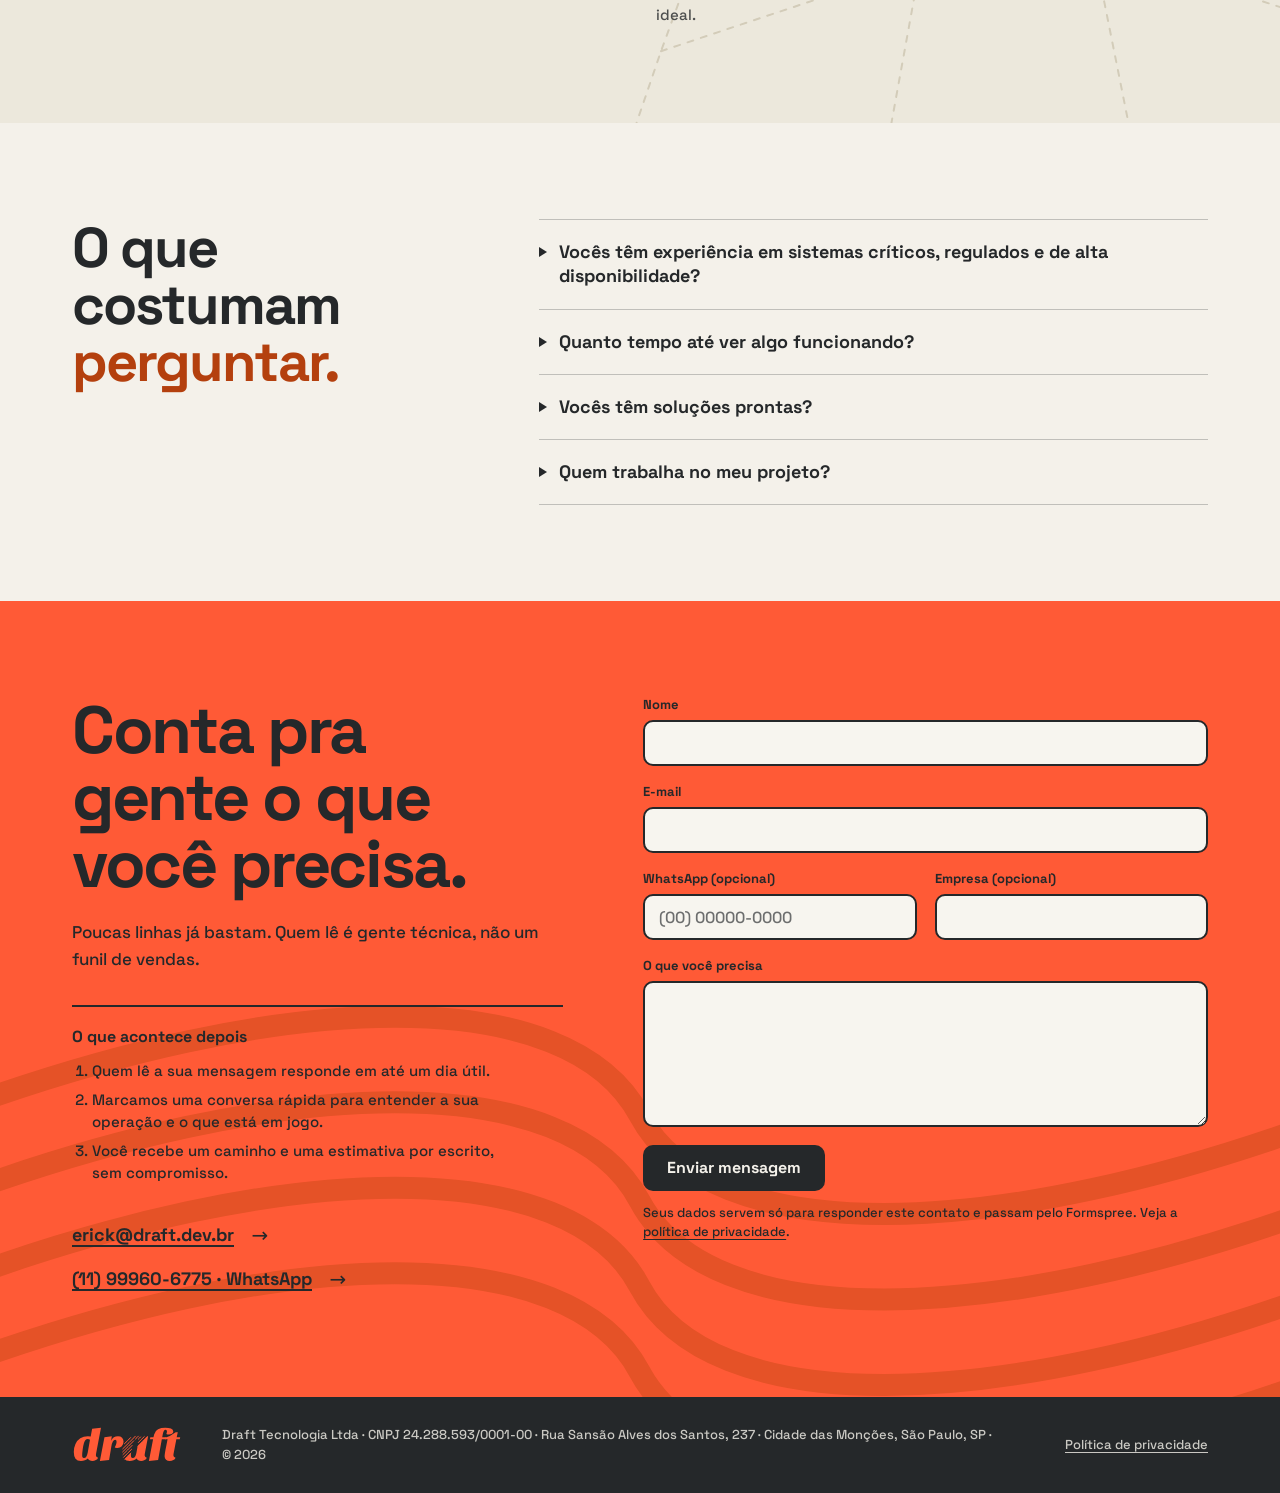
==== commit 72b1d583: "feat(AJ-07): onda do kit no contato, no lugar da digital b Quatro linhas tom sobre tom (--laranja-di" ====
--- a/index.html
+++ b/index.html
@@ -208,14 +208,15 @@
     <div class="faq-lista">
       <details><summary>Vocês têm experiência em sistemas críticos, regulados e de alta disponibilidade?</summary><p>Sim. Mantemos o Meu Pamcard, com 1,5 milhão de transações por mês, e portais públicos como o da OABRJ, no ar há 5 anos.</p></details>
       <details><summary>Quanto tempo até ver algo funcionando?</summary><p>Em semanas, uma primeira versão para testar com gente de verdade. O prazo exato sai da conversa inicial.</p></details>
-      <details><summary>Vocês têm soluções prontas?</summary><p>Temos produtos próprios, como o Judisys e a Dirce. Se um deles resolver o seu problema, ele entra na conversa, ajustado à sua operação, antes de propormos um sistema do zero.</p></details>
+      <details><summary>Vocês têm soluções prontas?</summary><p>Temos produtos próprios, como o Judisys e, em breve, a Dirce. Se um deles resolver o seu problema, ele entra na conversa, ajustado à sua operação, antes de propormos um sistema do zero.</p></details>
       <details><summary>Quem trabalha no meu projeto?</summary><p>Um time de engenheiros seniores e especialistas em produto e testes.</p></details>
     </div>
   </div>
 </section>
 
 <section class="contact" id="contato" aria-labelledby="h-contato">
-  <svg class="contact-digital" viewBox="120 0 565 625" fill="none" stroke="currentColor" stroke-linejoin="round" aria-hidden="true" focusable="false"><use href="assets/impressao-digital-b.svg#d"/></svg>
+  <!-- onda do kit de peças (quatro linhas), tom sobre tom, atravessando a seção por trás do texto -->
+  <svg class="contact-onda" viewBox="0 0 800 300" preserveAspectRatio="none" fill="none" stroke="currentColor" stroke-linecap="round" aria-hidden="true" focusable="false"><path d="M-20 100C190 20 358 20 400 100S610 180 820 100M-20 152C190 72 358 72 400 152S610 232 820 152M-20 204C190 124 358 124 400 204S610 284 820 204M-20 256C190 176 358 176 400 256S610 336 820 256"/></svg>
   <div class="wrap contact-in">
     <div class="contact-head">
       <h2 id="h-contato">Conta pra gente o que você precisa.</h2>
--- a/style.css
+++ b/style.css
@@ -9,8 +9,7 @@
 :root{
   --laranja:#FF5A36;          /* laranja da marca */
   --laranja-escuro:#B4400E;   /* texto laranja sobre fundo claro: 4,66:1 na areia, 5,06:1 no creme */
-  --laranja-digital:#E55227;  /* digital do hero, tom sobre tom */
-  --laranja-digital-contato:#F05732; /* mais discreto: fica perto de texto */
+  --laranja-digital:#E55227;  /* digital do hero e onda do contato, tom sobre tom */
   --iceberg:#D3CCB9;          /* contorno do iceberg, tom sobre tom na areia */
   --grafite:#25282A;
   --off-white:#F7F5EF;
@@ -95,7 +94,7 @@
 @media (max-width:380px){.logo{width:92px}.top .btn{padding:0 16px;font-size:15px}}
 
 /* digital: textura tom sobre tom, sempre atrás do conteúdo */
-.hero-digital,.contact-digital{position:absolute;pointer-events:none;z-index:0}
+.hero-digital,.contact-onda{position:absolute;pointer-events:none;z-index:0}
 .hero .wrap,.contact .wrap{position:relative;z-index:1}
 
 /* blocos laranja: hero e contato */
@@ -271,13 +270,12 @@
 .faq-lista details p{padding:0 0 22px 20px;font-size:16px;line-height:1.6;max-width:40em;color:var(--texto-suave)}
 
 /* contato */
-.contact{padding:var(--respiro-secao) 0 calc(var(--respiro-secao) + 20px)} /* +20px embaixo: a digital b sangra pelo canto */
-/* impressao-digital-b do kit v1.1: grande, sangra pelo canto inferior esquerdo e pode passar por baixo do texto (Erick).
-   O recorte do canto é proporcional ao tamanho (translate em %), então cada quebra só troca a largura e a altura;
-   o traço compensa a escala para ficar com ~16px nas duas */
-.contact-digital{width:990px;height:1095px;left:0;bottom:0;transform:translate(-36%,51.6%);stroke-width:9;color:var(--laranja-digital-contato)}
-@media (max-width:900px){.contact-digital{width:640px;height:708px;stroke-width:14}}
-@media (max-width:720px){.contact-digital{display:none}}
+.contact{padding:var(--respiro-secao) 0}
+/* onda do kit v1.1 (quatro linhas), tom sobre tom, atravessando a metade de baixo da seção por trás do texto (Erick,
+   2026-11-10, no lugar da impressao-digital-b). Esticada na largura (preserveAspectRatio none) com traço constante */
+.contact-onda{left:-2%;width:104%;bottom:-6%;height:62%;stroke-width:22;color:var(--laranja-digital)}
+.contact-onda path{vector-effect:non-scaling-stroke}
+@media (max-width:720px){.contact-onda{height:300px;bottom:-40px;stroke-width:14}}
 /* texto à esquerda, formulário à direita */
 .contact-in{display:grid;grid-template-columns:minmax(0,1fr) minmax(0,1.15fr);gap:48px 80px;align-items:start}
 @media (max-width:900px){.contact-in{grid-template-columns:minmax(0,1fr)}}
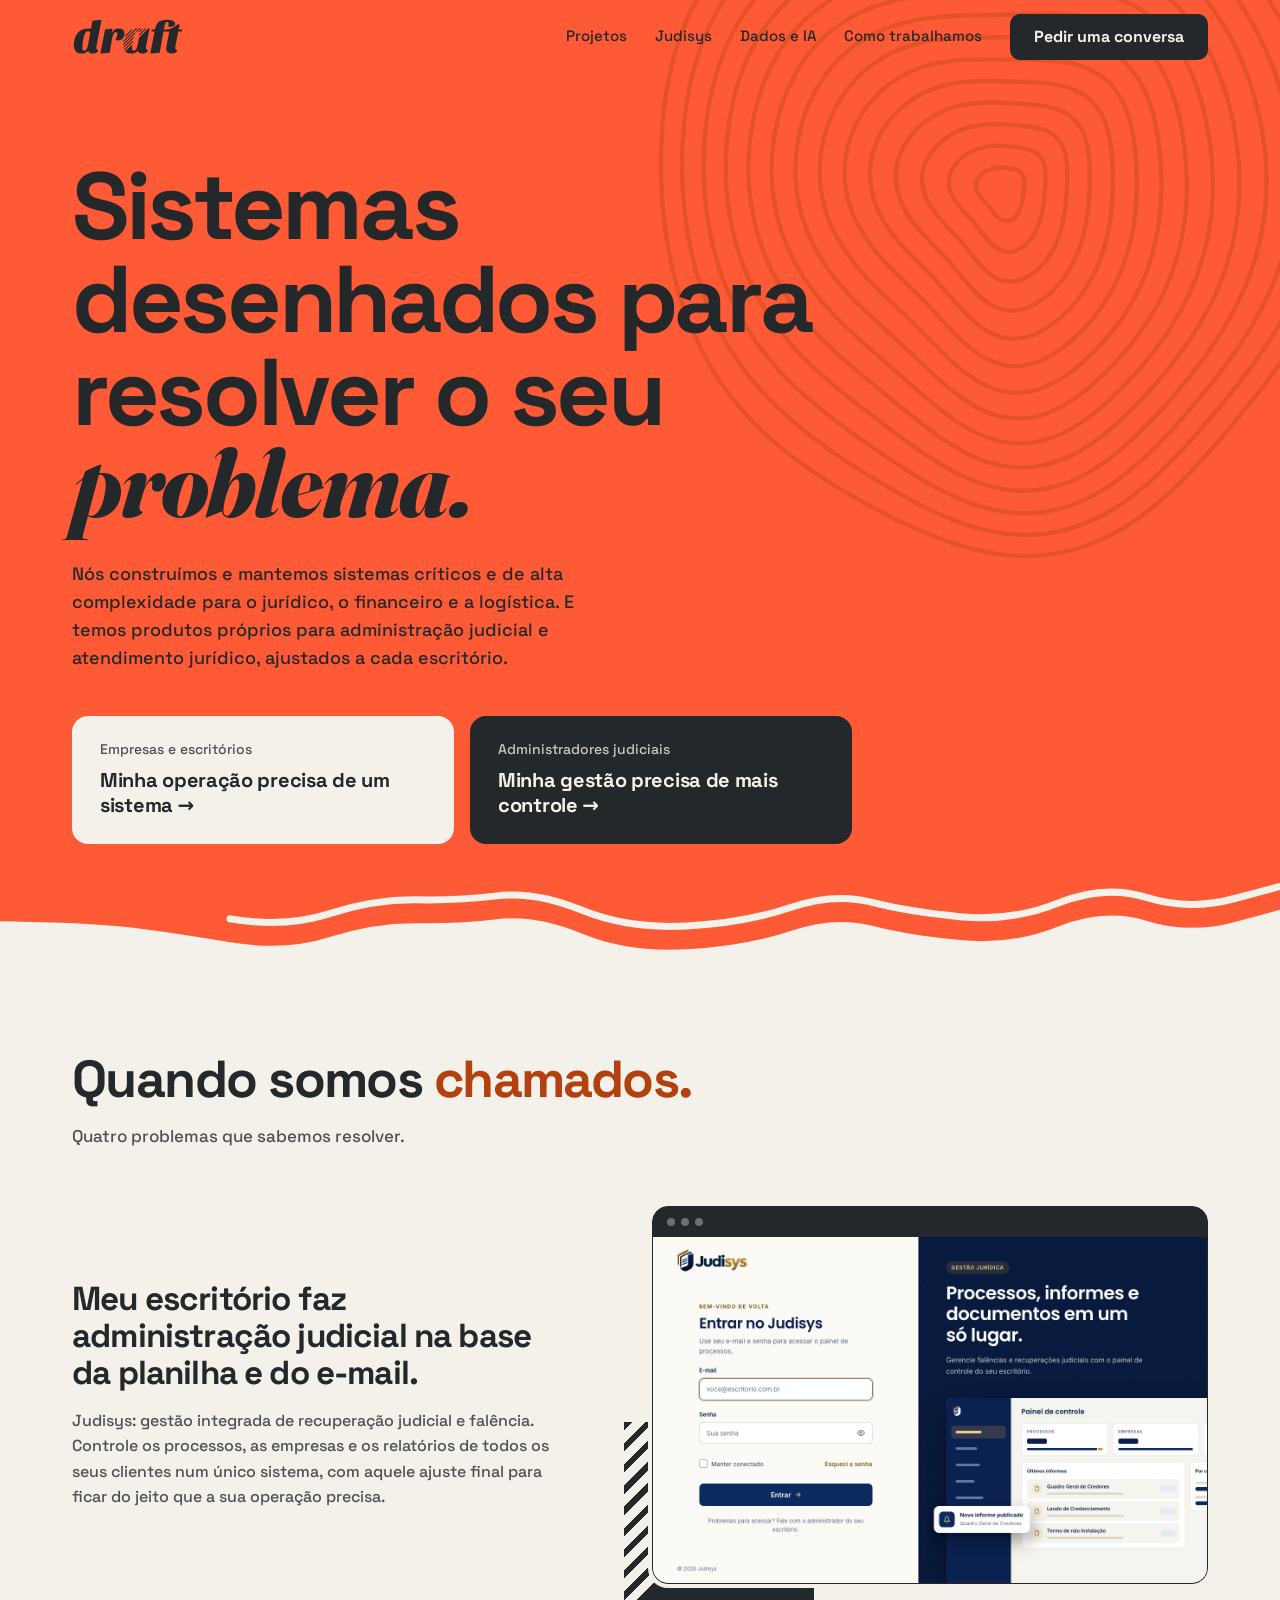
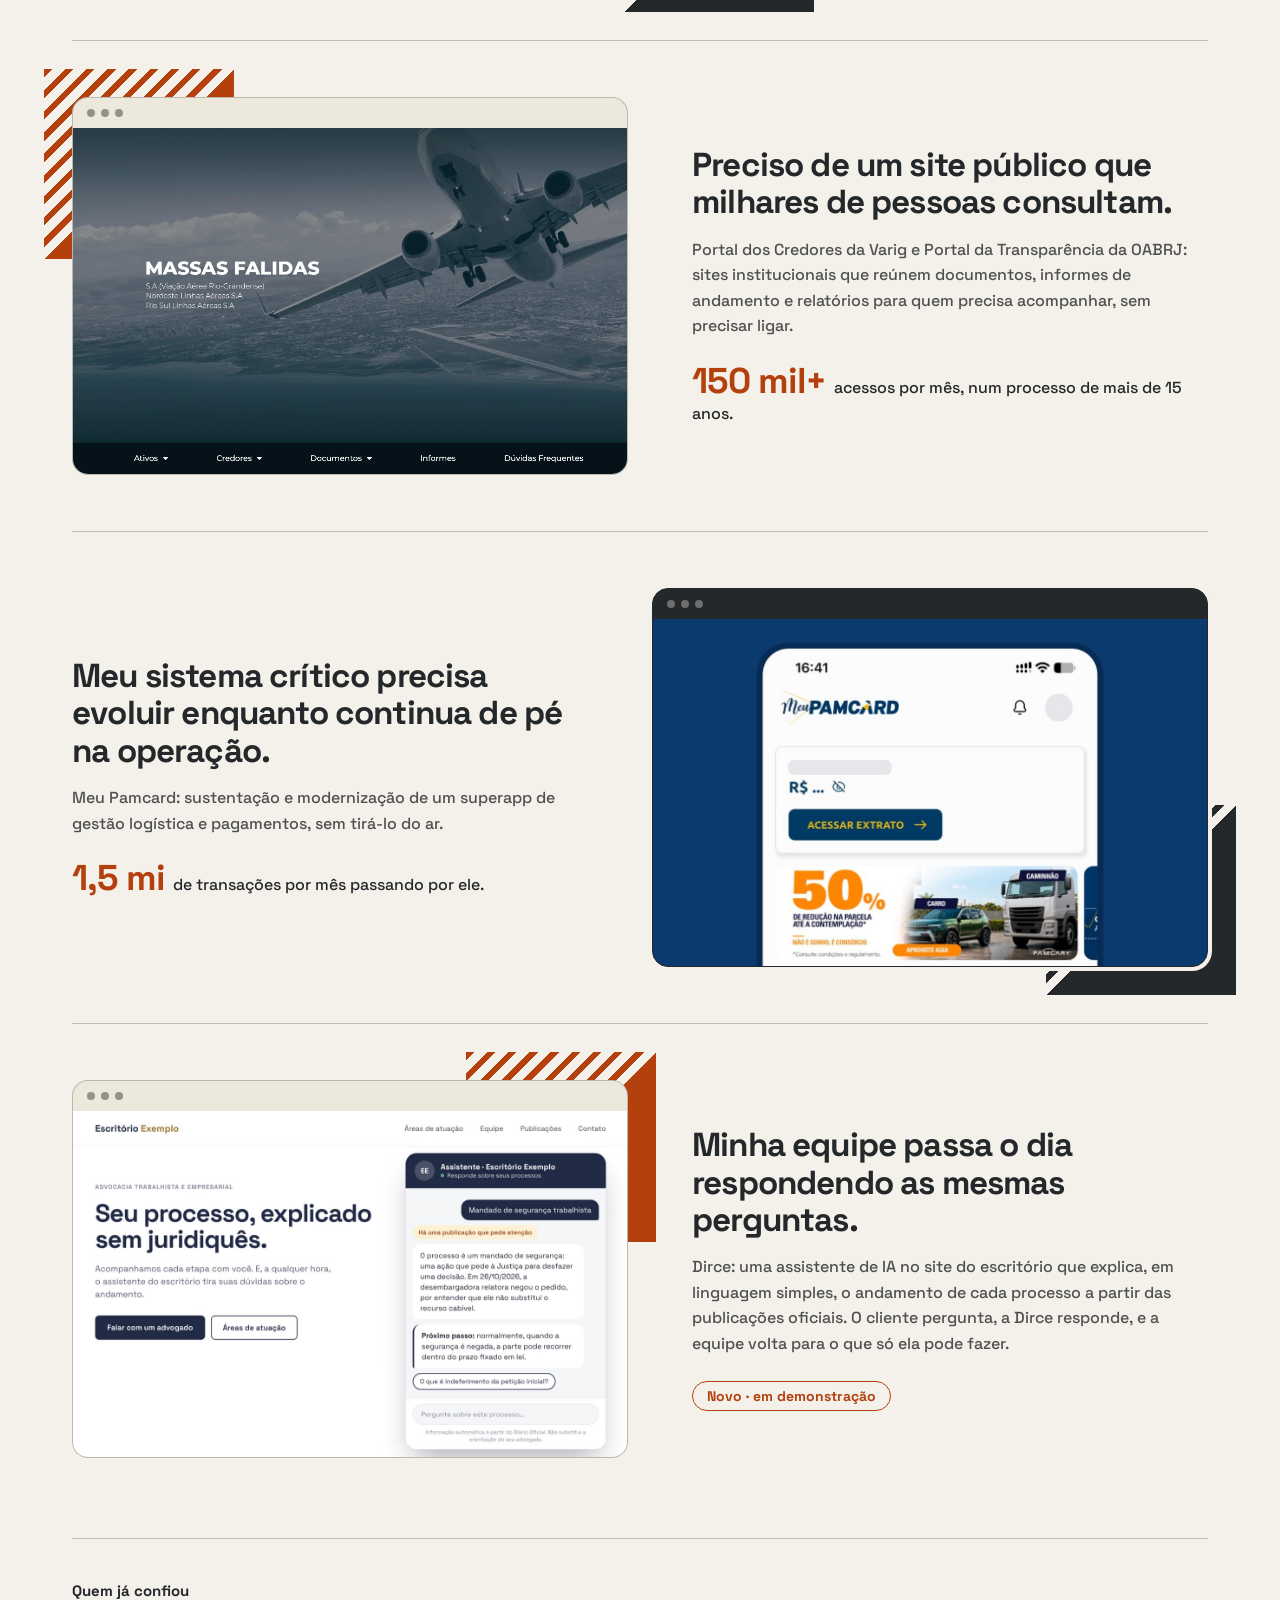
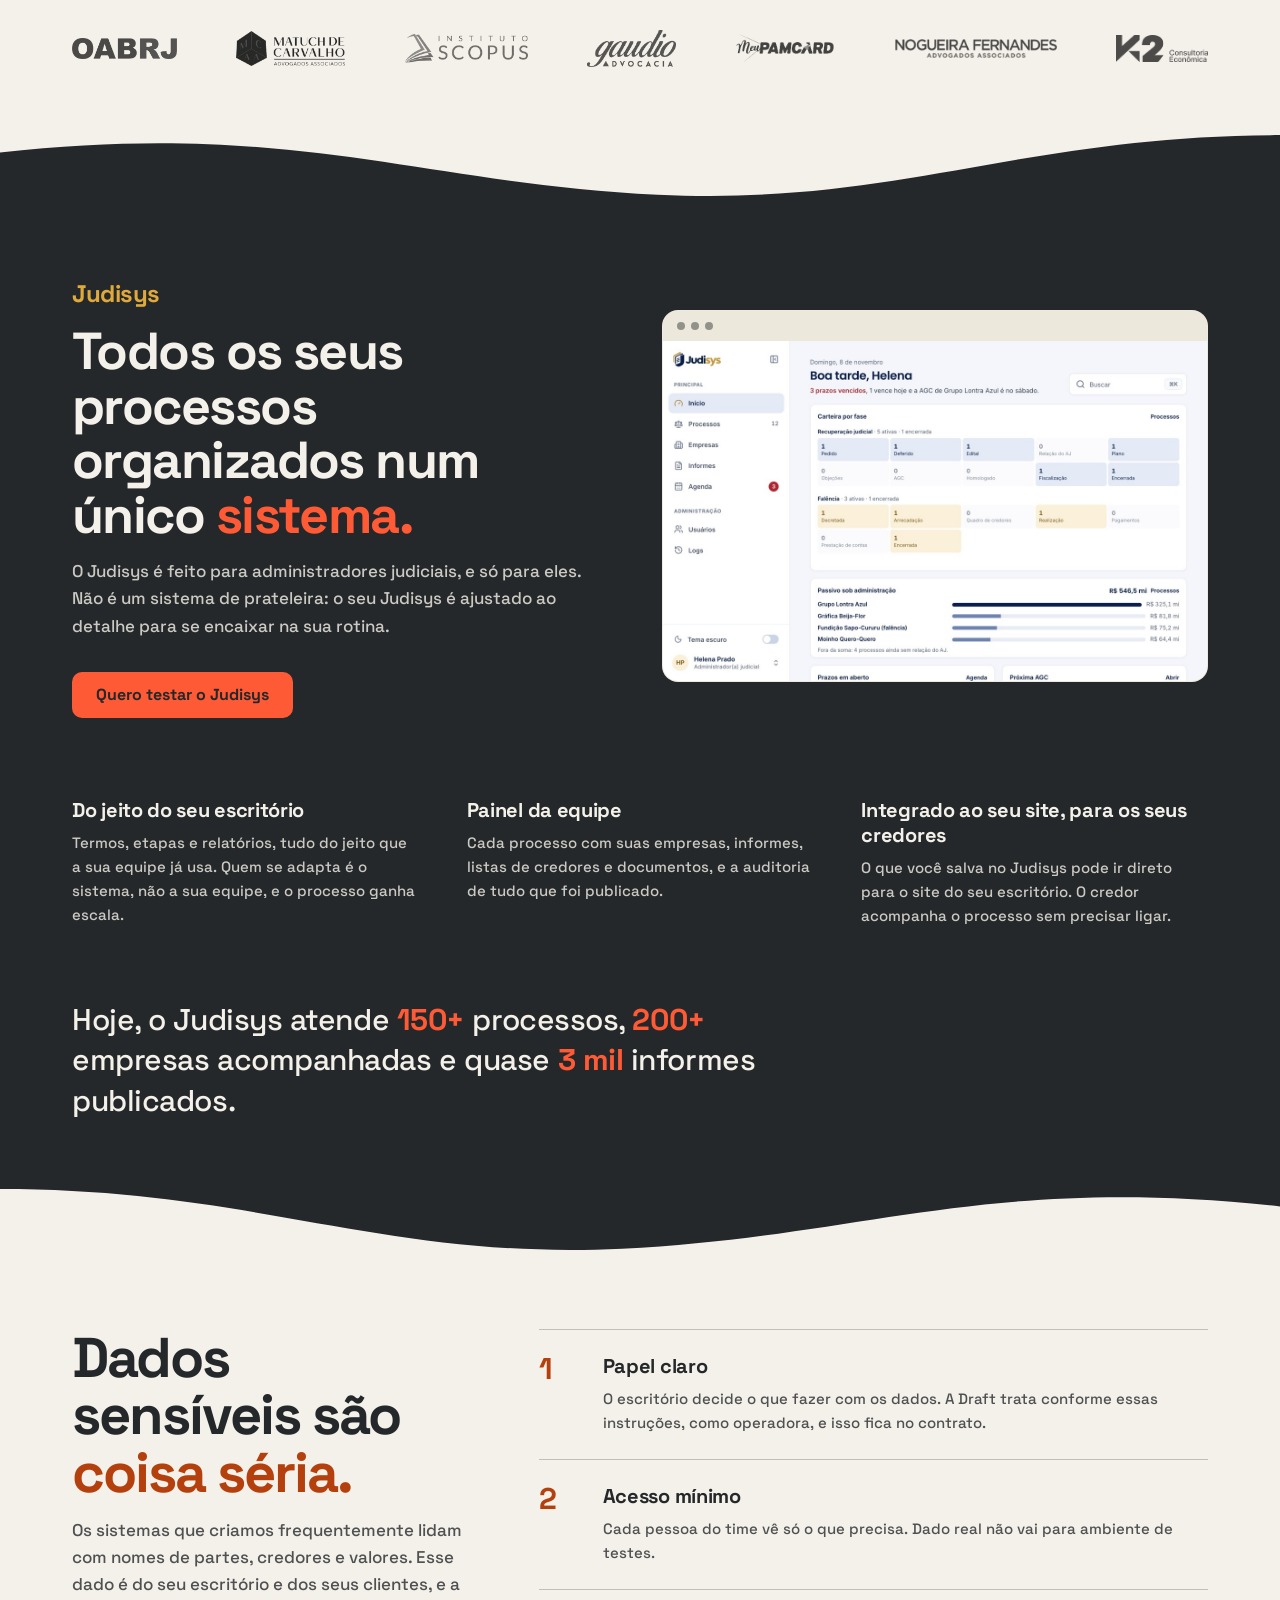
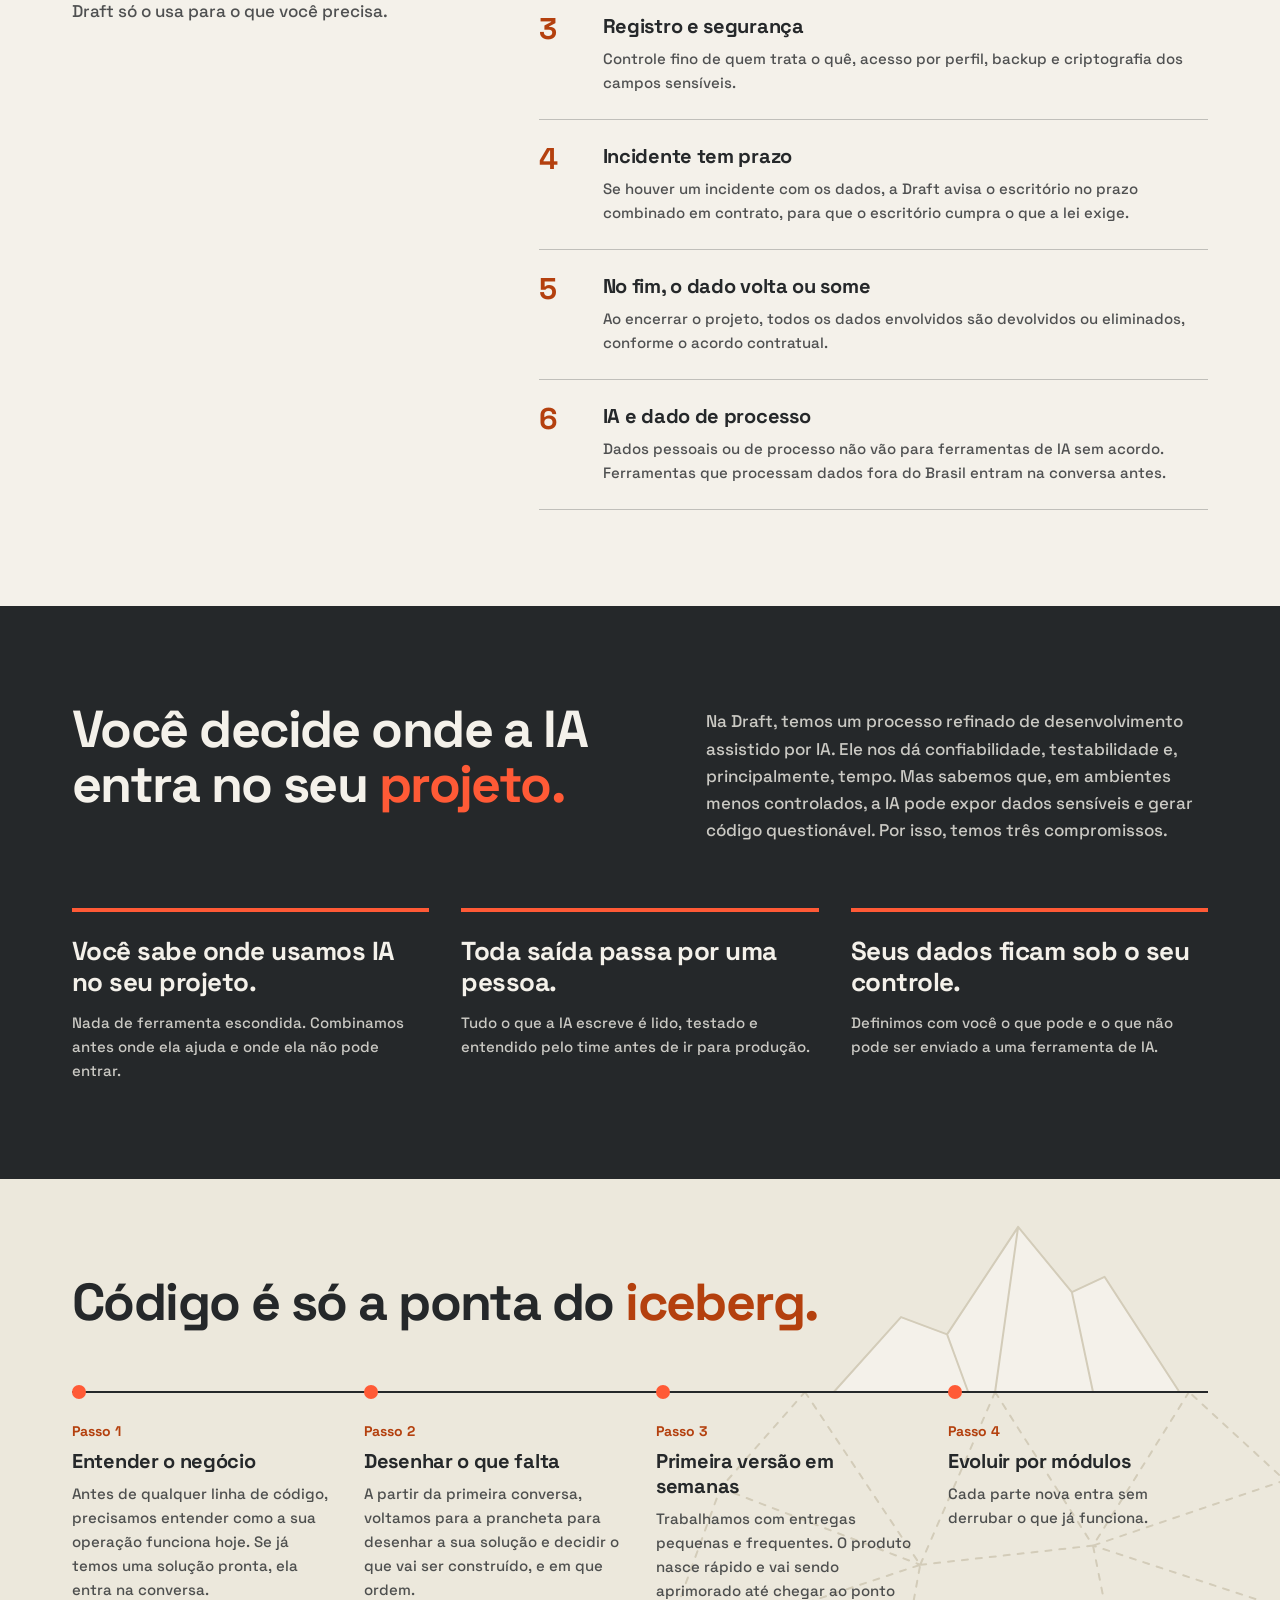
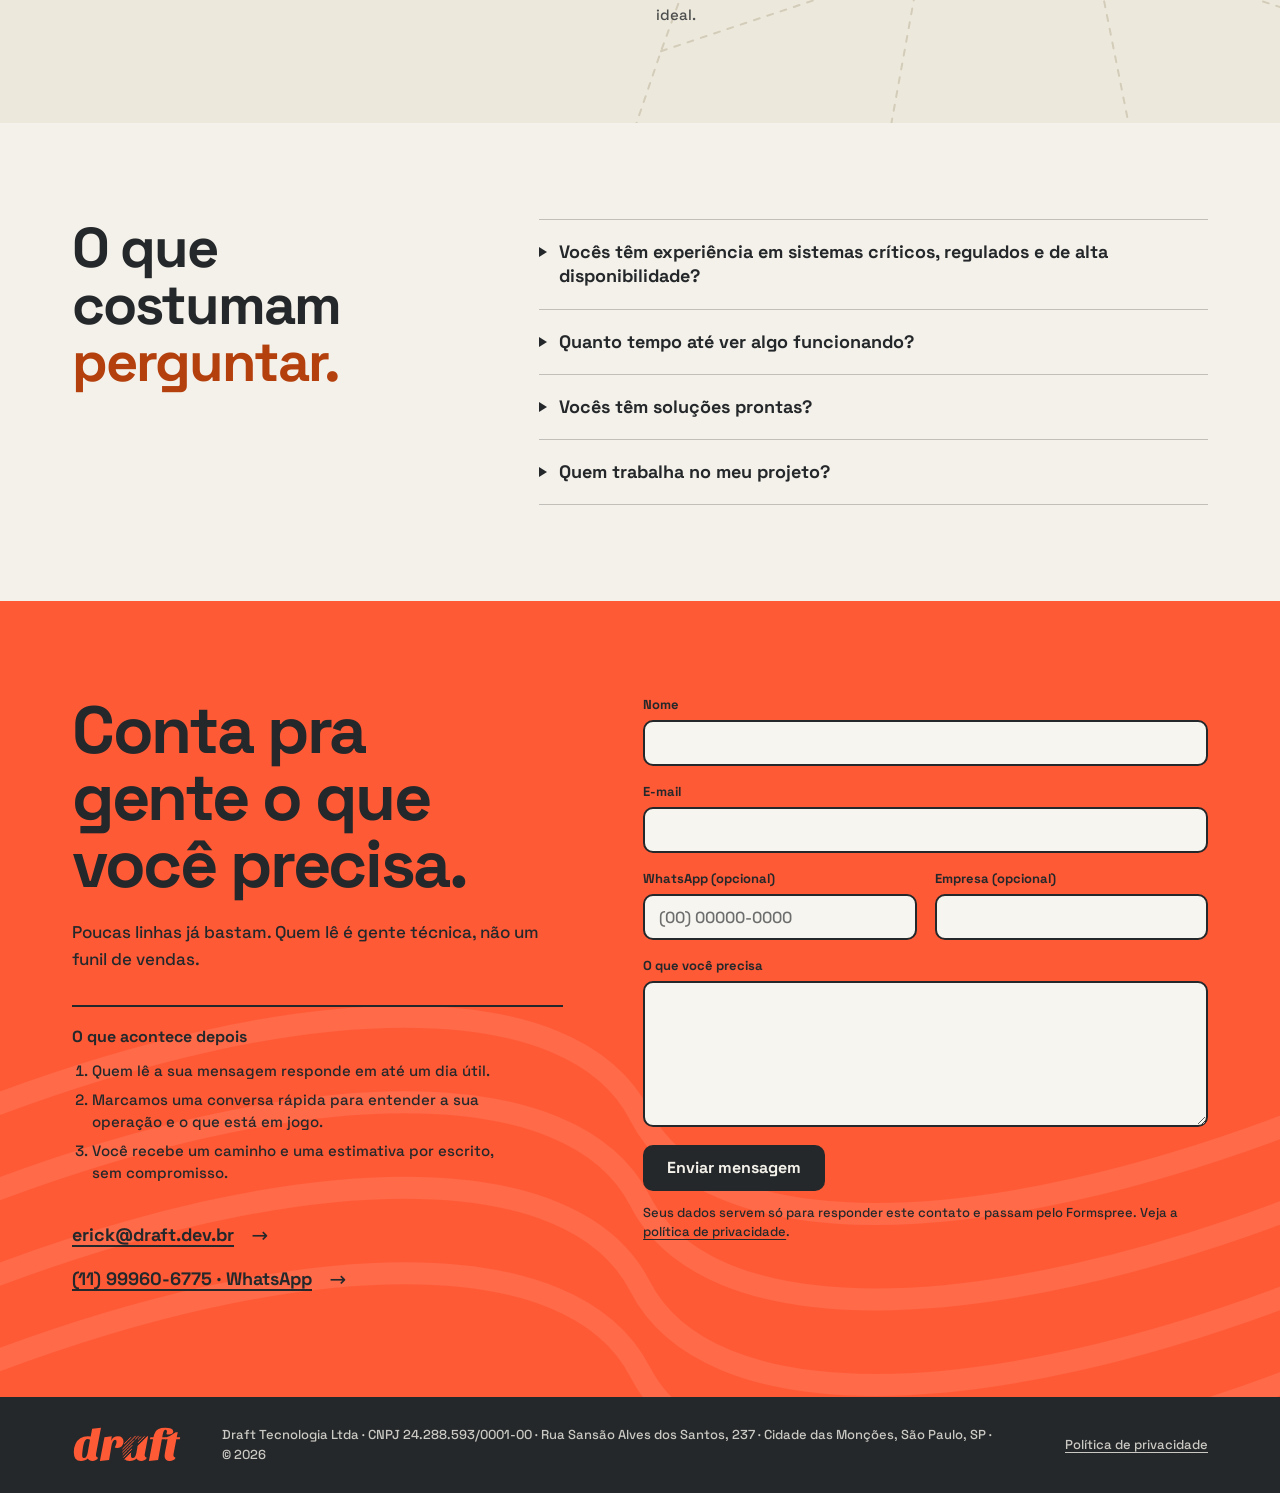
==== commit 0630e663: "feat(AJ-07): borda dupla do traço à mão entre o hero e os casos O creme dos casos sobe num contorno " ====
--- a/index.html
+++ b/index.html
@@ -72,6 +72,8 @@
       </a>
     </div>
   </div>
+  <!-- borda do traço à mão do kit: o creme da seção de baixo sobe num contorno tremido, com um segundo traço por cima -->
+  <svg class="hero-borda" viewBox="0 -10 1440 100" preserveAspectRatio="none" aria-hidden="true" focusable="false"><path d="M0.0 50.2Q101.7 51.6 149.5 57.5Q197.0 63.3 258.8 73.6Q320.7 83.8 370.9 67.8Q421.1 52.0 468.4 52.5Q515.8 53.4 559.0 48.1Q602.2 42.7 654.3 63.9Q706.5 85.1 772.4 81.5Q838.0 78.2 888.4 61.3Q938.6 44.5 980.1 55.1Q1021.3 65.7 1080.0 71.2Q1138.5 76.9 1190.6 56.1Q1242.5 35.3 1290.5 50.0Q1338.5 64.7 1389.2 51.0L1440.0 37.5V90H0Z"/><path class="hero-borda-traco" d="M258.8 73.6Q320.7 83.8 370.9 67.8Q421.1 52.0 468.4 52.5Q515.8 53.4 559.0 48.1Q602.2 42.7 654.3 63.9Q706.5 85.1 772.4 81.5Q838.0 78.2 888.4 61.3Q938.6 44.5 980.1 55.1Q1021.3 65.7 1080.0 71.2Q1138.5 76.9 1190.6 56.1Q1242.5 35.3 1290.5 50.0Q1338.5 64.7 1389.2 51.0L1440.0 37.5" transform="translate(0 -26)"/></svg>
 </section>
 
 <section class="section casos" id="projetos" aria-labelledby="h-proj">
--- a/style.css
+++ b/style.css
@@ -9,7 +9,8 @@
 :root{
   --laranja:#FF5A36;          /* laranja da marca */
   --laranja-escuro:#B4400E;   /* texto laranja sobre fundo claro: 4,66:1 na areia, 5,06:1 no creme */
-  --laranja-digital:#E55227;  /* digital do hero e onda do contato, tom sobre tom */
+  --laranja-digital:#E55227;  /* digital do hero, tom sobre tom */
+  --laranja-onda:#FF6A49;     /* onda do contato: mais clara que o fundo, para o grafite por cima subir a 5,2:1 */
   --iceberg:#D3CCB9;          /* contorno do iceberg, tom sobre tom na areia */
   --grafite:#25282A;
   --off-white:#F7F5EF;
@@ -93,7 +94,7 @@
 @keyframes logo-draft{from{stroke-dashoffset:430}to{stroke-dashoffset:0}}
 @media (max-width:380px){.logo{width:92px}.top .btn{padding:0 16px;font-size:15px}}
 
-/* digital: textura tom sobre tom, sempre atrás do conteúdo */
+/* digital do hero e onda do contato: textura tom sobre tom, sempre atrás do conteúdo */
 .hero-digital,.contact-onda{position:absolute;pointer-events:none;z-index:0}
 .hero .wrap,.contact .wrap{position:relative;z-index:1}
 
@@ -104,6 +105,11 @@
 /* hero: o nav fica transparente sobre o laranja e a digital passa por trás dele */
 .top-hero{position:relative;z-index:2;background:transparent}
 .hero{padding:88px 0 112px}
+/* borda do traço à mão (kit v1.1, primeira linha da peça, esticada na largura): o creme dos casos sobe no fim do hero,
+   com um segundo traço creme por cima, como a peça de duas linhas (Erick, 2026-11-10). Fica no respiro de baixo do hero */
+.hero-borda{position:absolute;left:0;bottom:-1px;width:100%;height:90px;pointer-events:none;z-index:0;color:var(--creme);fill:currentColor}
+.hero-borda-traco{fill:none;stroke:currentColor;stroke-width:7;stroke-linecap:round;vector-effect:non-scaling-stroke}
+@media (max-width:480px){.hero-borda{height:40px}.hero-borda-traco{stroke-width:4}}
 /* bloco que passa por baixo do nav transparente (.top-hero): sobe a altura do nav e devolve no padding */
 .sob-nav{--respiro-topo:88px;margin-top:calc(-1 * var(--top-h));padding-top:calc(var(--top-h) + var(--respiro-topo))}
 /* impressao-digital-a do kit v1.1, sangrando pela direita e pelo topo; o traço compensa a escala (~5px na tela) */
@@ -272,10 +278,10 @@
 /* contato */
 .contact{padding:var(--respiro-secao) 0}
 /* onda do kit v1.1 (quatro linhas), tom sobre tom, atravessando a metade de baixo da seção por trás do texto (Erick,
-   2026-11-10, no lugar da impressao-digital-b). Esticada na largura (preserveAspectRatio none) com traço constante */
-.contact-onda{left:-2%;width:104%;bottom:-6%;height:62%;stroke-width:22;color:var(--laranja-digital)}
+   2026-11-10, no lugar da impressao-digital-b). Esticada na largura (preserveAspectRatio none) com traço constante; os paths já saem do viewBox (x -20 a 820) */
+.contact-onda{left:0;width:100%;bottom:-6%;height:62%;stroke-width:22;color:var(--laranja-onda)}
 .contact-onda path{vector-effect:non-scaling-stroke}
-@media (max-width:720px){.contact-onda{height:300px;bottom:-40px;stroke-width:14}}
+@media (max-width:900px){.contact-onda{height:300px;bottom:-40px;stroke-width:14}} /* uma coluna: seção alta, altura fixa */
 /* texto à esquerda, formulário à direita */
 .contact-in{display:grid;grid-template-columns:minmax(0,1fr) minmax(0,1.15fr);gap:48px 80px;align-items:start}
 @media (max-width:900px){.contact-in{grid-template-columns:minmax(0,1fr)}}
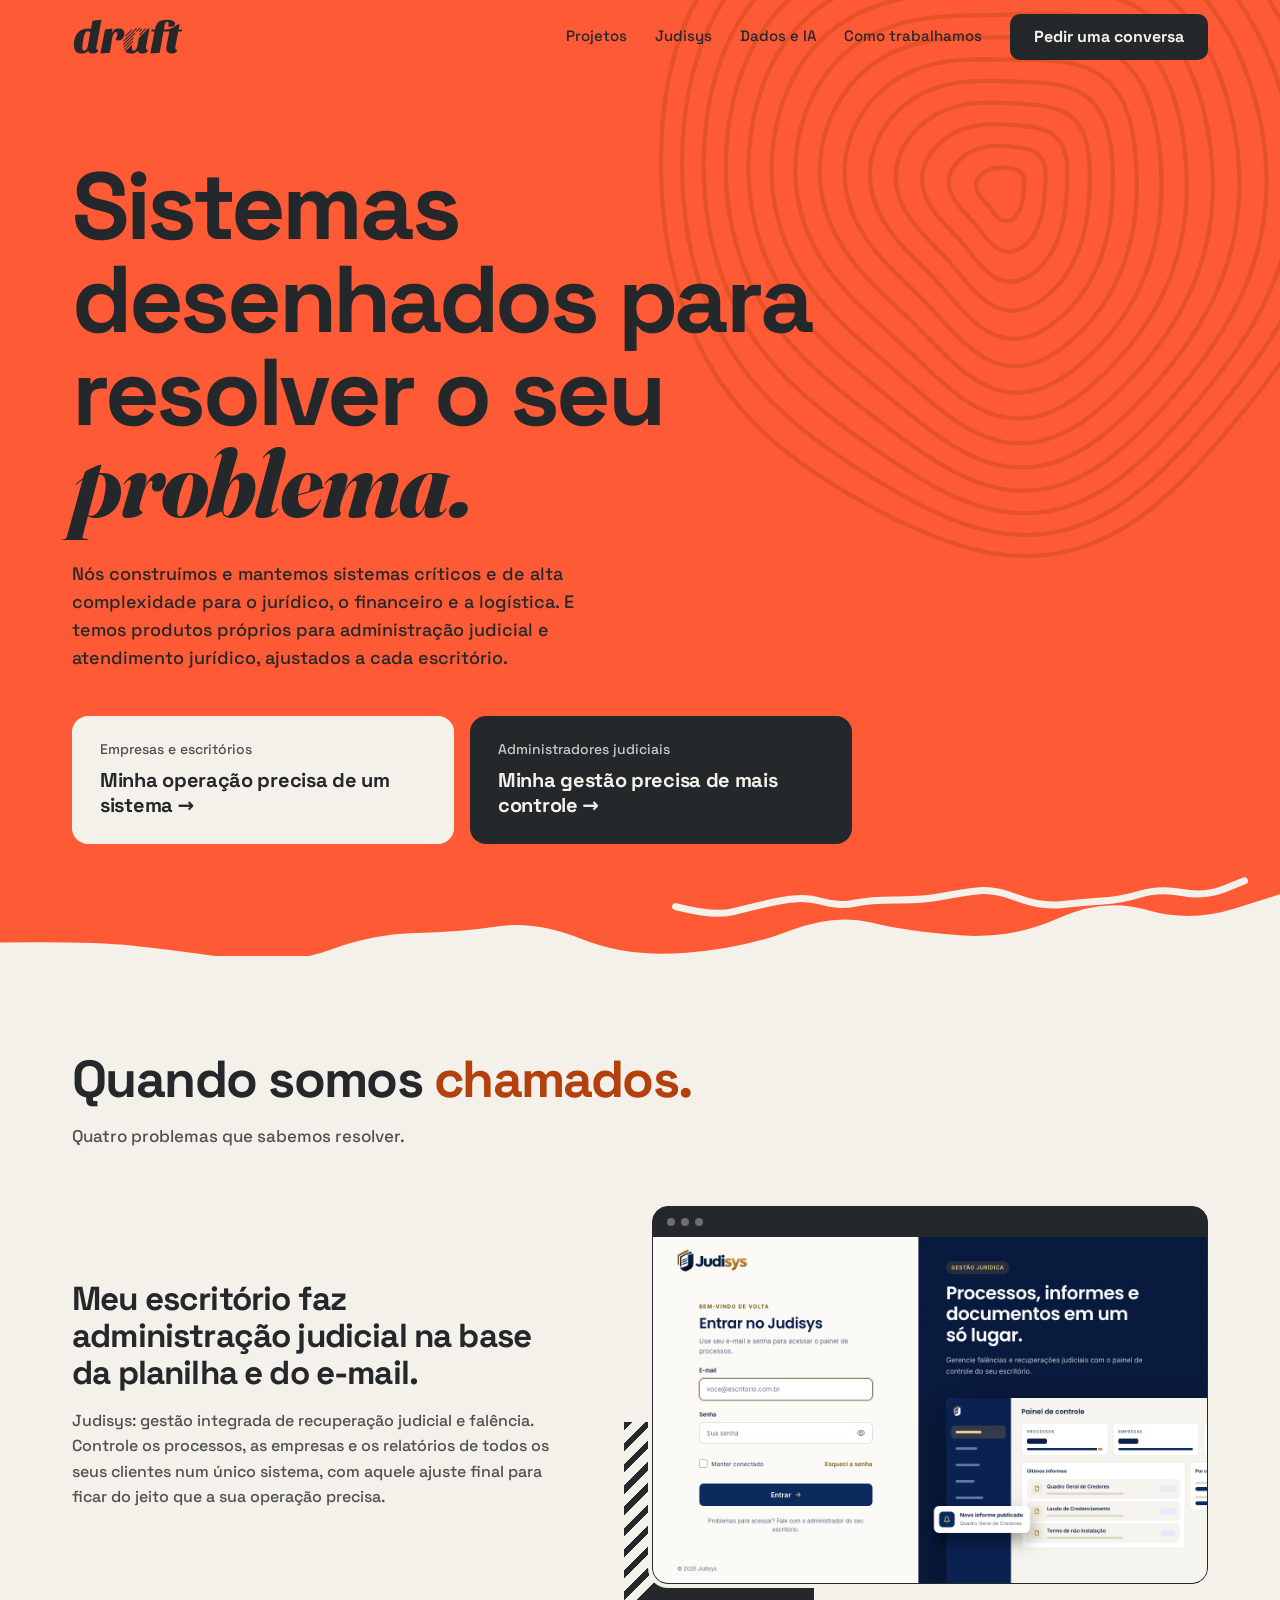
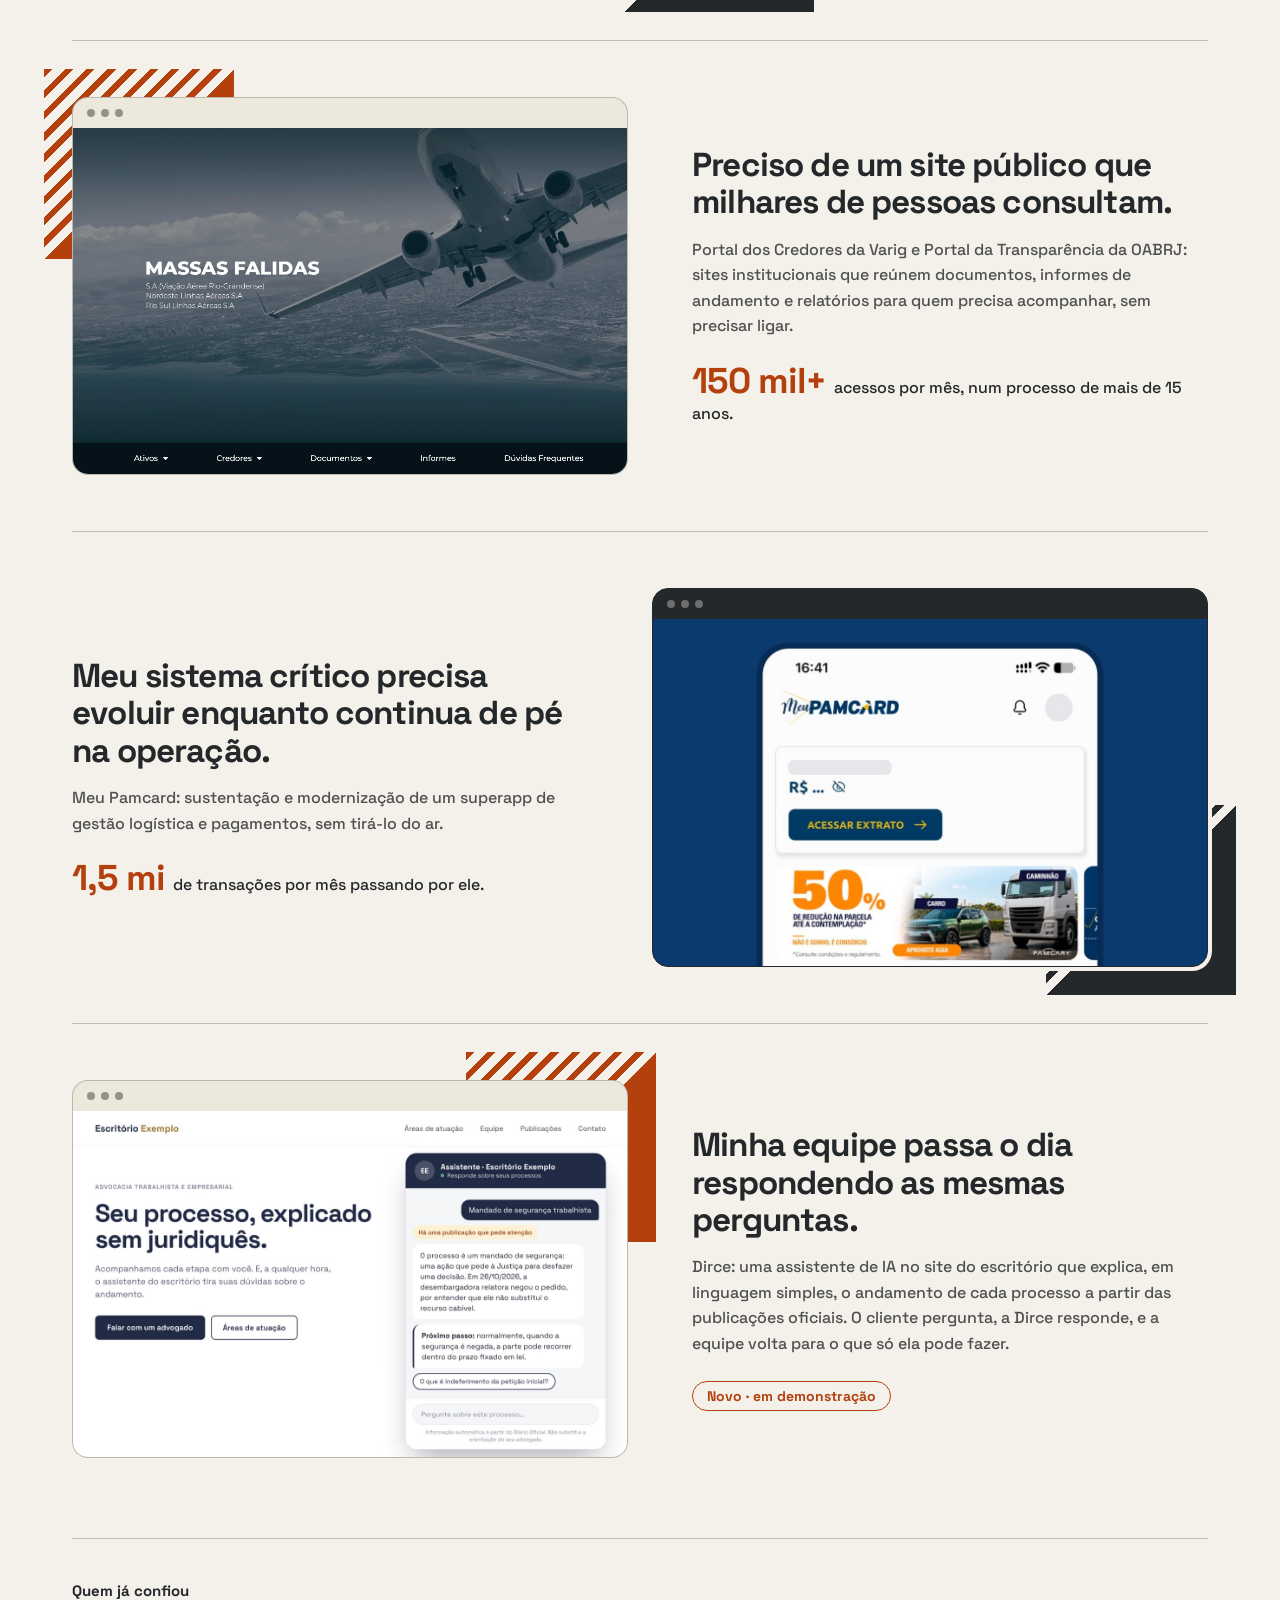
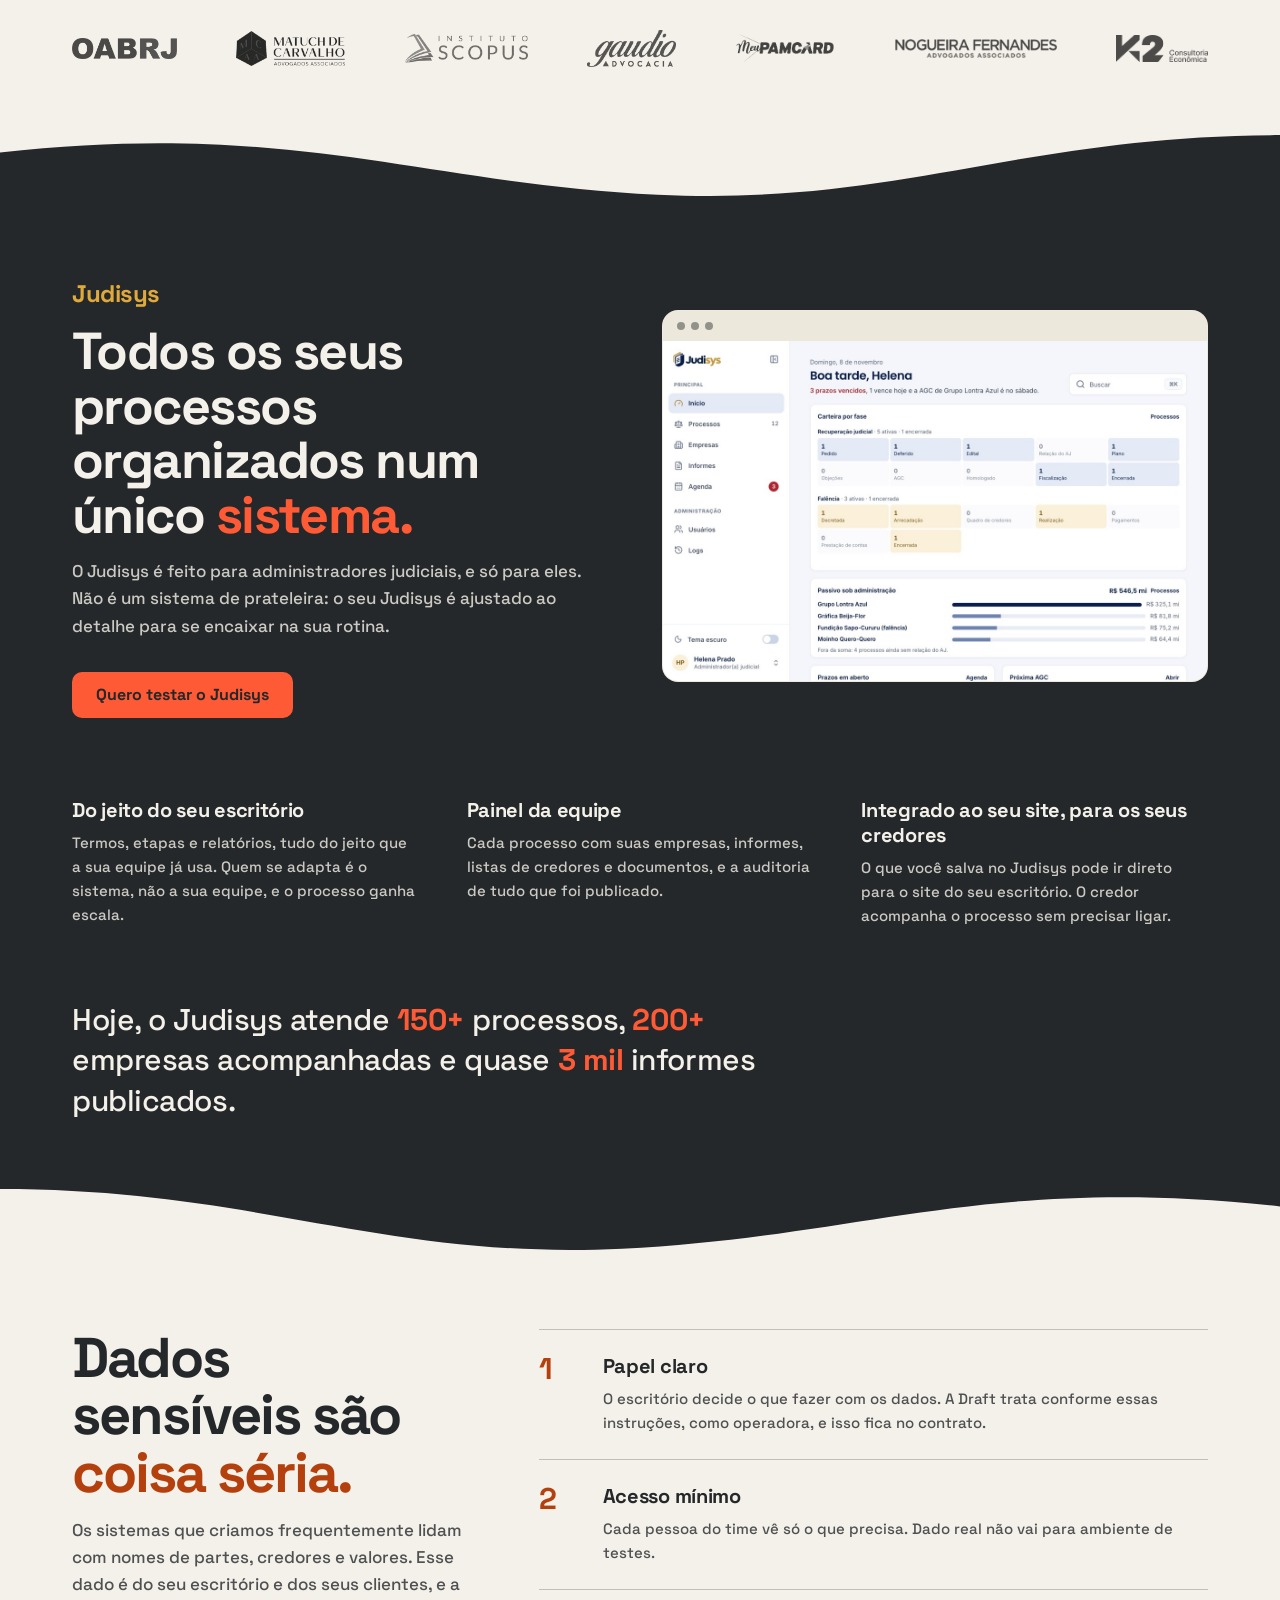
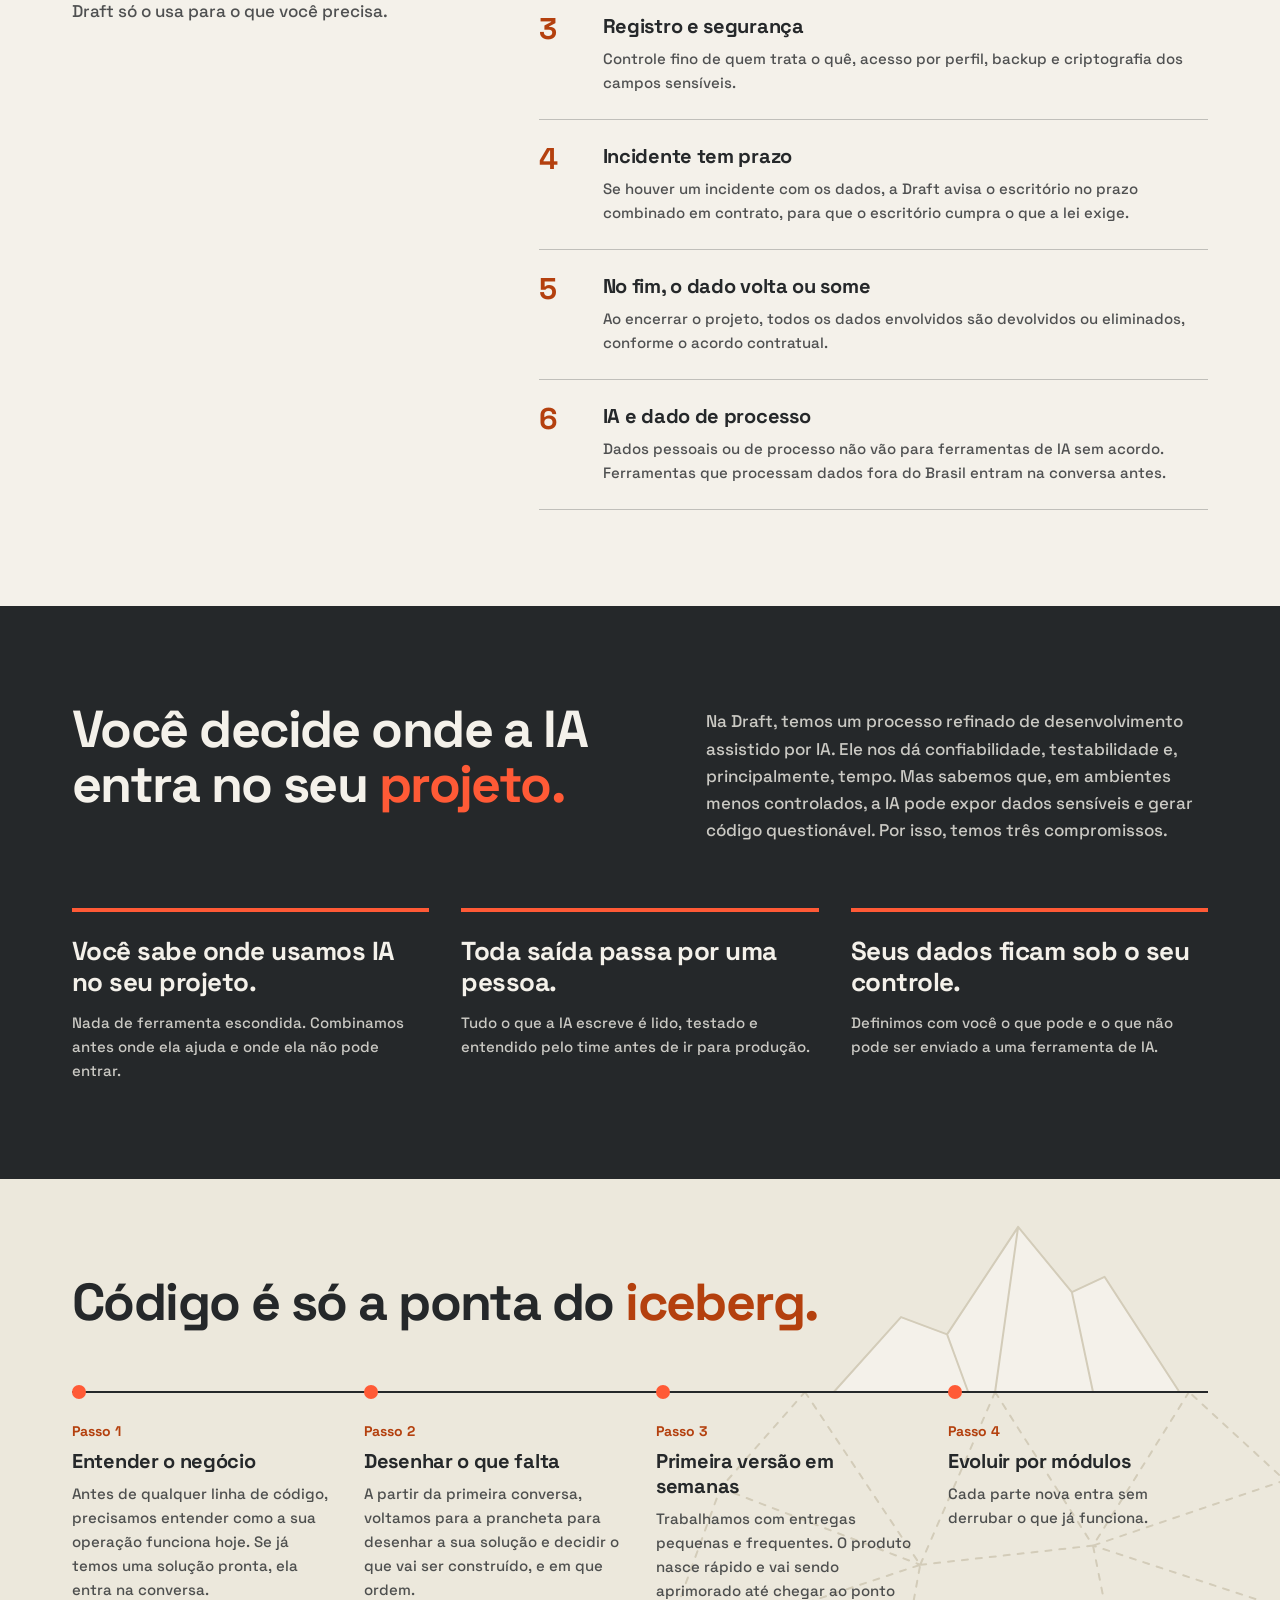
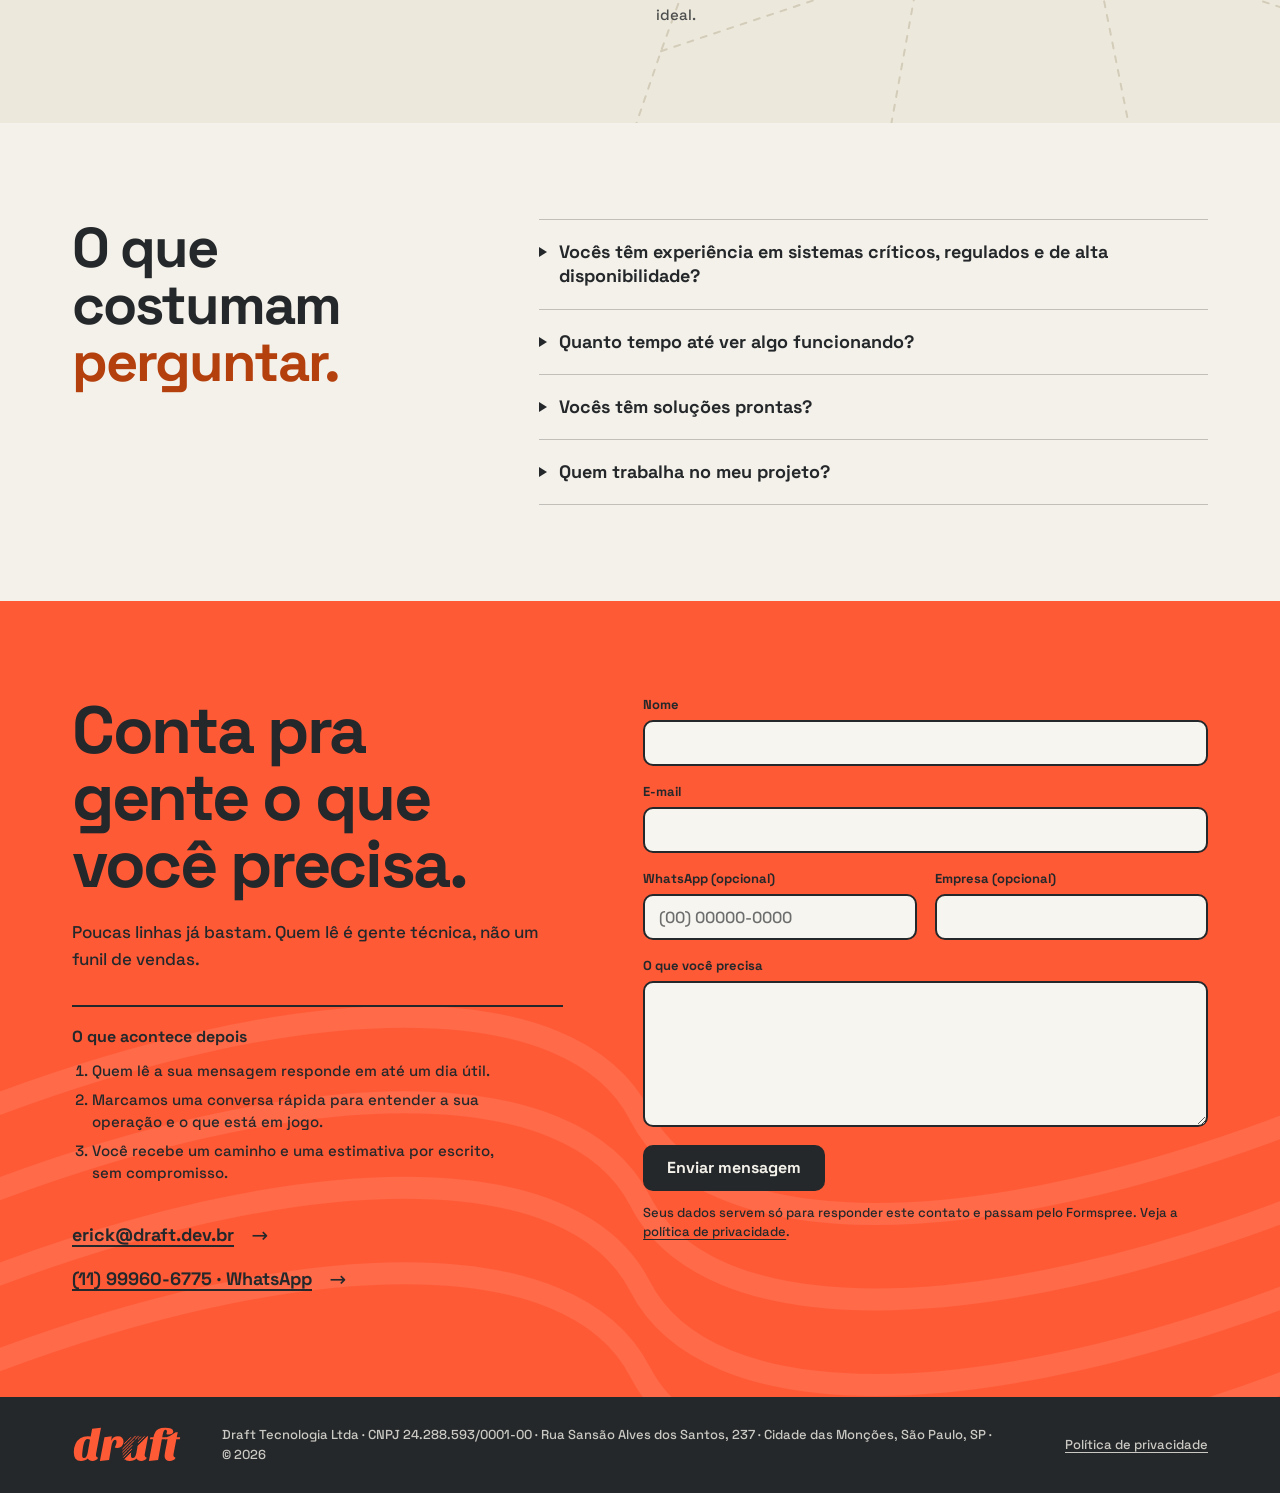
==== commit 8fed712c: "fix(AJ-07): borda do hero assimétrica O contorno mantém a inclinação original do traço à mão e o tra" ====
--- a/index.html
+++ b/index.html
@@ -72,8 +72,8 @@
       </a>
     </div>
   </div>
-  <!-- borda do traço à mão do kit: o creme da seção de baixo sobe num contorno tremido, com um segundo traço por cima -->
-  <svg class="hero-borda" viewBox="0 -10 1440 100" preserveAspectRatio="none" aria-hidden="true" focusable="false"><path d="M0.0 50.2Q101.7 51.6 149.5 57.5Q197.0 63.3 258.8 73.6Q320.7 83.8 370.9 67.8Q421.1 52.0 468.4 52.5Q515.8 53.4 559.0 48.1Q602.2 42.7 654.3 63.9Q706.5 85.1 772.4 81.5Q838.0 78.2 888.4 61.3Q938.6 44.5 980.1 55.1Q1021.3 65.7 1080.0 71.2Q1138.5 76.9 1190.6 56.1Q1242.5 35.3 1290.5 50.0Q1338.5 64.7 1389.2 51.0L1440.0 37.5V90H0Z"/><path class="hero-borda-traco" d="M258.8 73.6Q320.7 83.8 370.9 67.8Q421.1 52.0 468.4 52.5Q515.8 53.4 559.0 48.1Q602.2 42.7 654.3 63.9Q706.5 85.1 772.4 81.5Q838.0 78.2 888.4 61.3Q938.6 44.5 980.1 55.1Q1021.3 65.7 1080.0 71.2Q1138.5 76.9 1190.6 56.1Q1242.5 35.3 1290.5 50.0Q1338.5 64.7 1389.2 51.0L1440.0 37.5" transform="translate(0 -26)"/></svg>
+  <!-- borda do traço à mão do kit: o contorno usa a primeira linha da peça e o traço de cima, a segunda (assimétricos, como na peça) -->
+  <svg class="hero-borda" viewBox="0 -10 1440 100" preserveAspectRatio="none" aria-hidden="true" focusable="false"><path d="M0.0 72.0Q101.7 70.4 149.5 75.9Q197.0 81.4 258.8 91.5Q320.7 101.6 370.9 81.1Q421.1 60.8 468.4 60.0Q515.8 59.5 559.0 52.0Q602.2 44.2 654.3 67.6Q706.5 91.0 772.4 84.7Q838.0 78.8 888.4 57.2Q938.6 35.9 980.1 47.0Q1021.3 58.2 1080.0 62.9Q1138.5 67.8 1190.6 41.6Q1242.5 15.3 1290.5 31.2Q1338.5 47.0 1389.2 29.4L1440.0 11.7V90H0Z"/><path class="hero-borda-traco" d="M760.0 27.0Q803.8 39.5 825.0 33.4Q846.4 27.2 874.8 20.3Q903.1 13.4 923.5 20.3Q943.9 27.1 961.2 22.8Q978.6 18.6 1008.9 18.7Q1039.2 19.0 1062.3 13.8Q1085.6 8.8 1102.5 7.2Q1119.6 5.6 1145.6 16.6Q1171.7 27.4 1195.3 24.4Q1219.0 21.4 1240.1 20.0Q1261.1 18.8 1282.6 11.4Q1304.2 4.0 1329.8 9.4Q1355.5 14.8 1377.8 4.8L1400.0 -5.3"/></svg>
 </section>
 
 <section class="section casos" id="projetos" aria-labelledby="h-proj">
--- a/style.css
+++ b/style.css
@@ -106,10 +106,13 @@
 .top-hero{position:relative;z-index:2;background:transparent}
 .hero{padding:88px 0 112px}
 /* borda do traço à mão (kit v1.1, primeira linha da peça, esticada na largura): o creme dos casos sobe no fim do hero,
-   com um segundo traço creme por cima, como a peça de duas linhas (Erick, 2026-11-10). Fica no respiro de baixo do hero */
-.hero-borda{position:absolute;left:0;bottom:-1px;width:100%;height:90px;pointer-events:none;z-index:0;color:var(--creme);fill:currentColor}
+   com a segunda linha da peça como traço creme por cima, mais curta e à direita, sem acompanhar o contorno (Erick, 2026-11-10:
+   paralela, parecia franja). A altura acompanha a largura,
+   como as divisas, para o tremido manter a proporção; o máximo (90px) cabe no padding de baixo do hero (112px, 80px no
+   celular): reduzir esse padding faz os cards encostarem na borda. */
+.hero-borda{position:absolute;left:0;bottom:-1px;width:100%;height:clamp(40px,6.25vw,90px);pointer-events:none;z-index:0;color:var(--creme);fill:currentColor}
 .hero-borda-traco{fill:none;stroke:currentColor;stroke-width:7;stroke-linecap:round;vector-effect:non-scaling-stroke}
-@media (max-width:480px){.hero-borda{height:40px}.hero-borda-traco{stroke-width:4}}
+@media (max-width:480px){.hero-borda-traco{stroke-width:4}}
 /* bloco que passa por baixo do nav transparente (.top-hero): sobe a altura do nav e devolve no padding */
 .sob-nav{--respiro-topo:88px;margin-top:calc(-1 * var(--top-h));padding-top:calc(var(--top-h) + var(--respiro-topo))}
 /* impressao-digital-a do kit v1.1, sangrando pela direita e pelo topo; o traço compensa a escala (~5px na tela) */
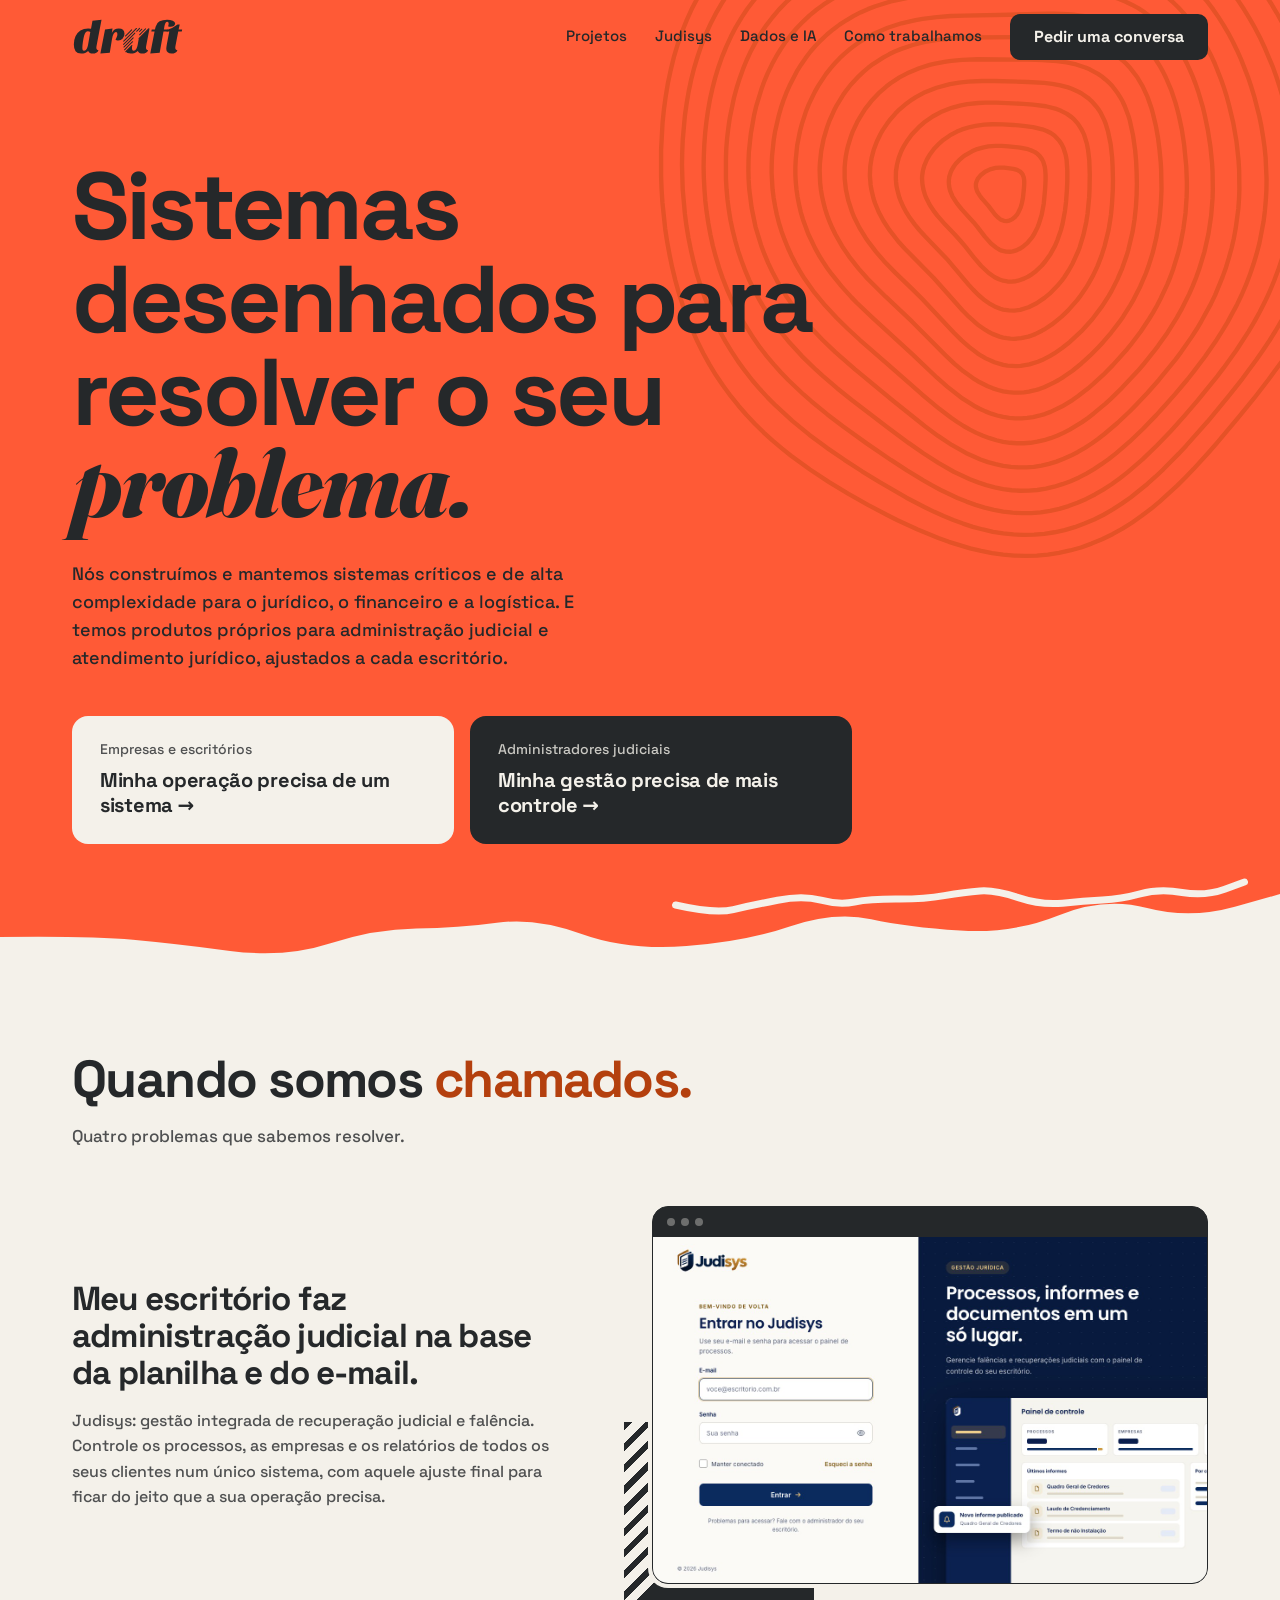
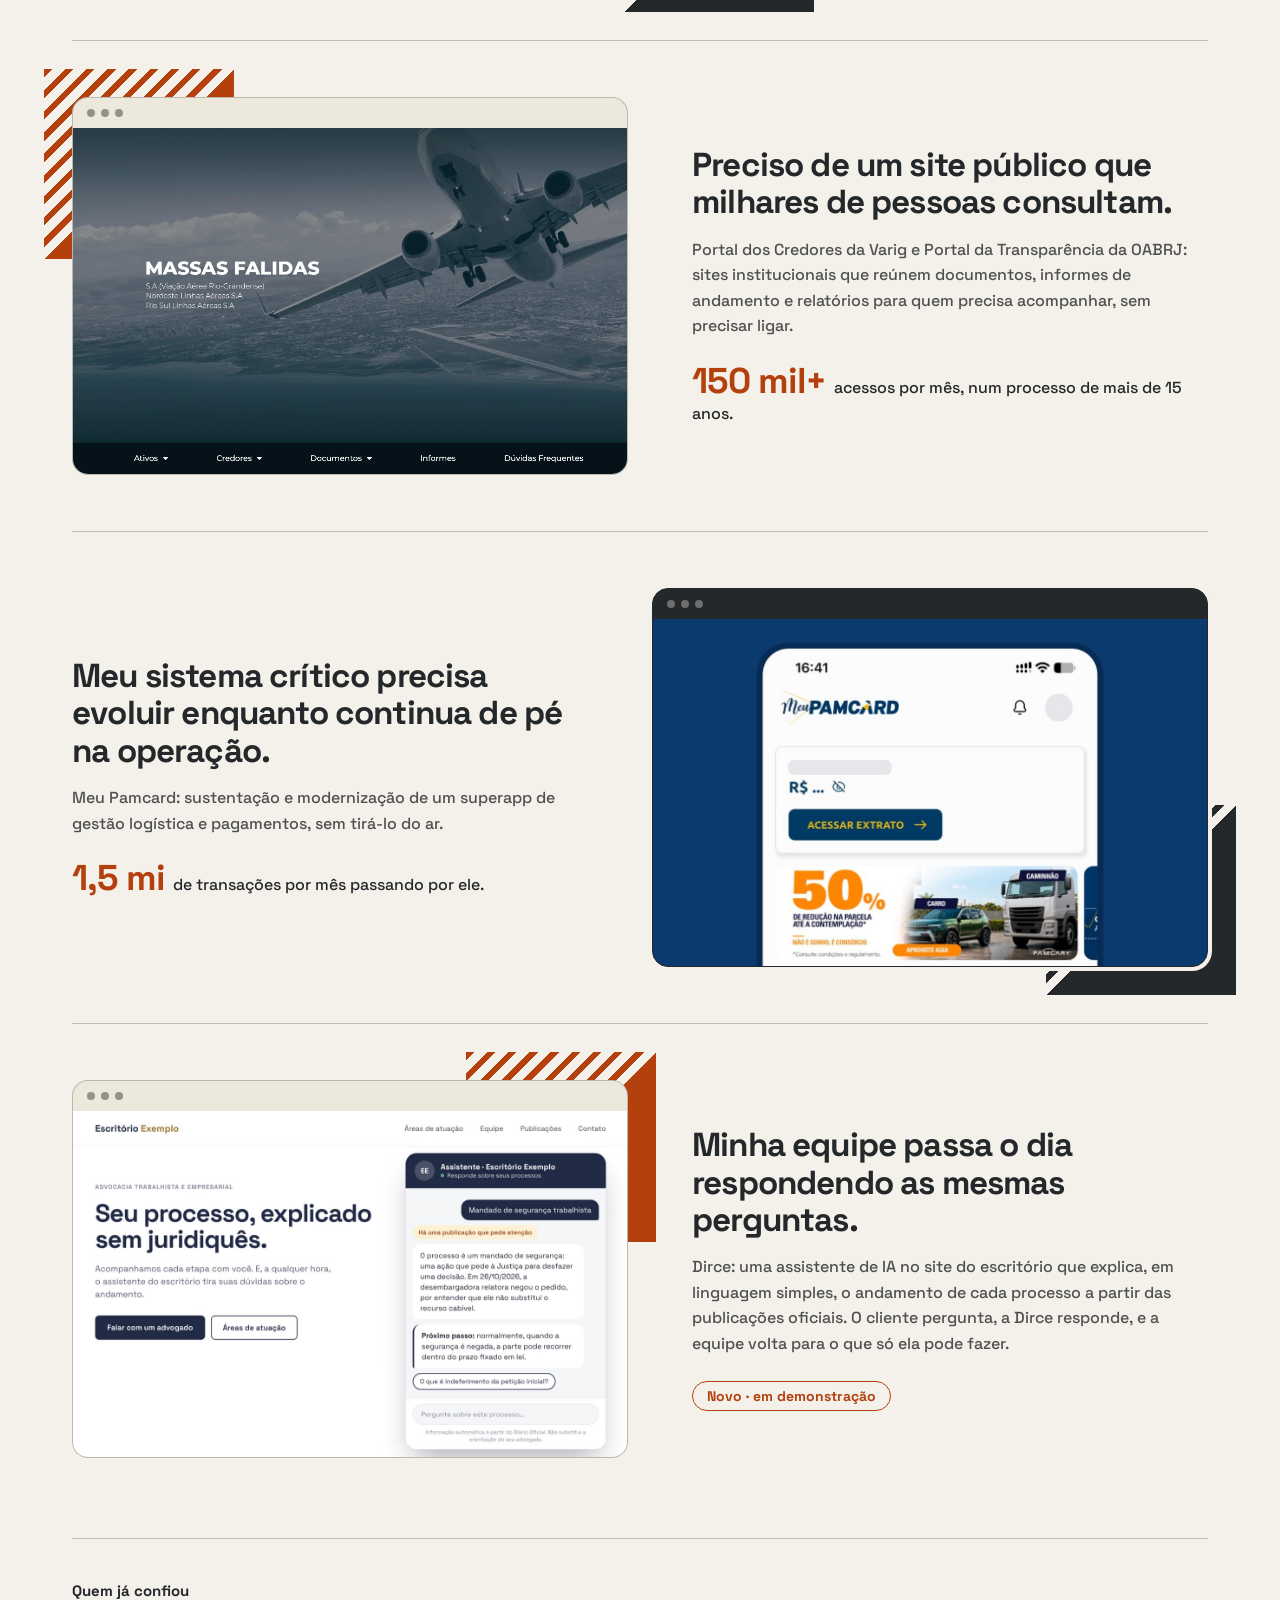
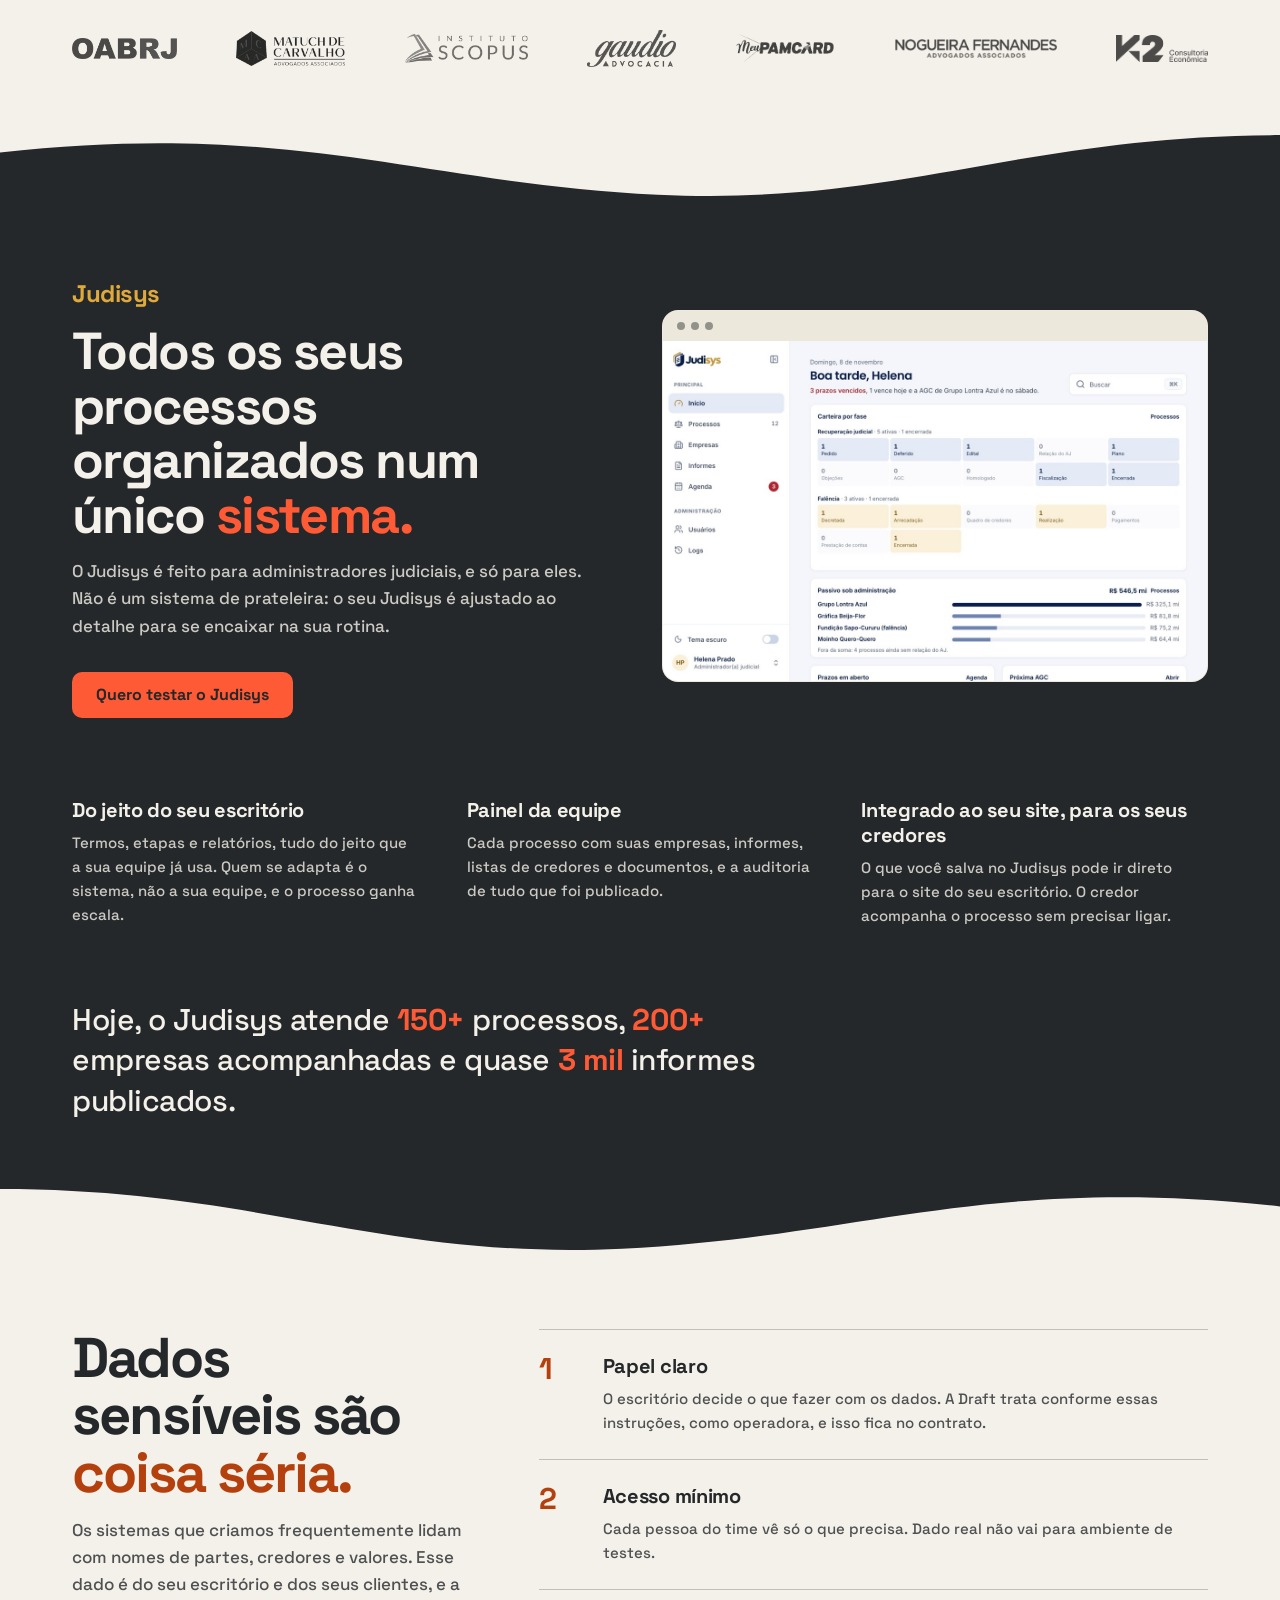
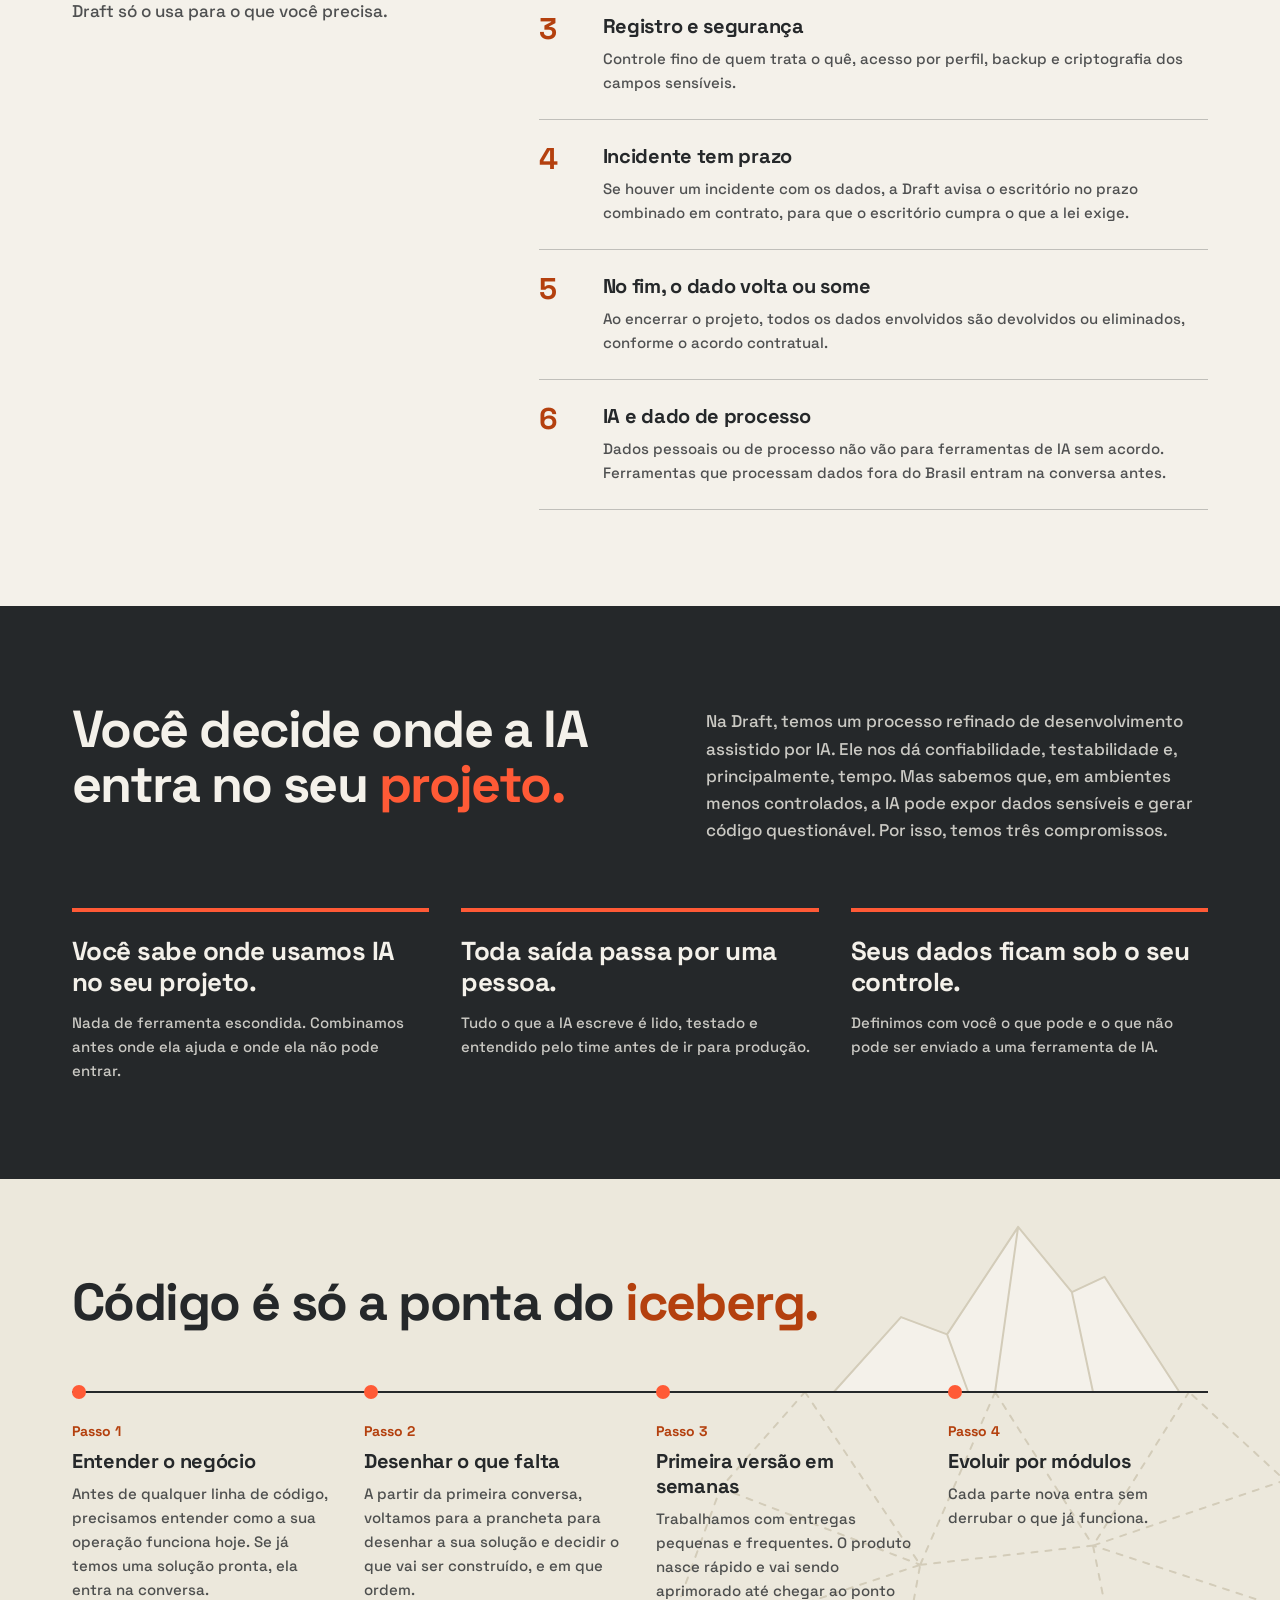
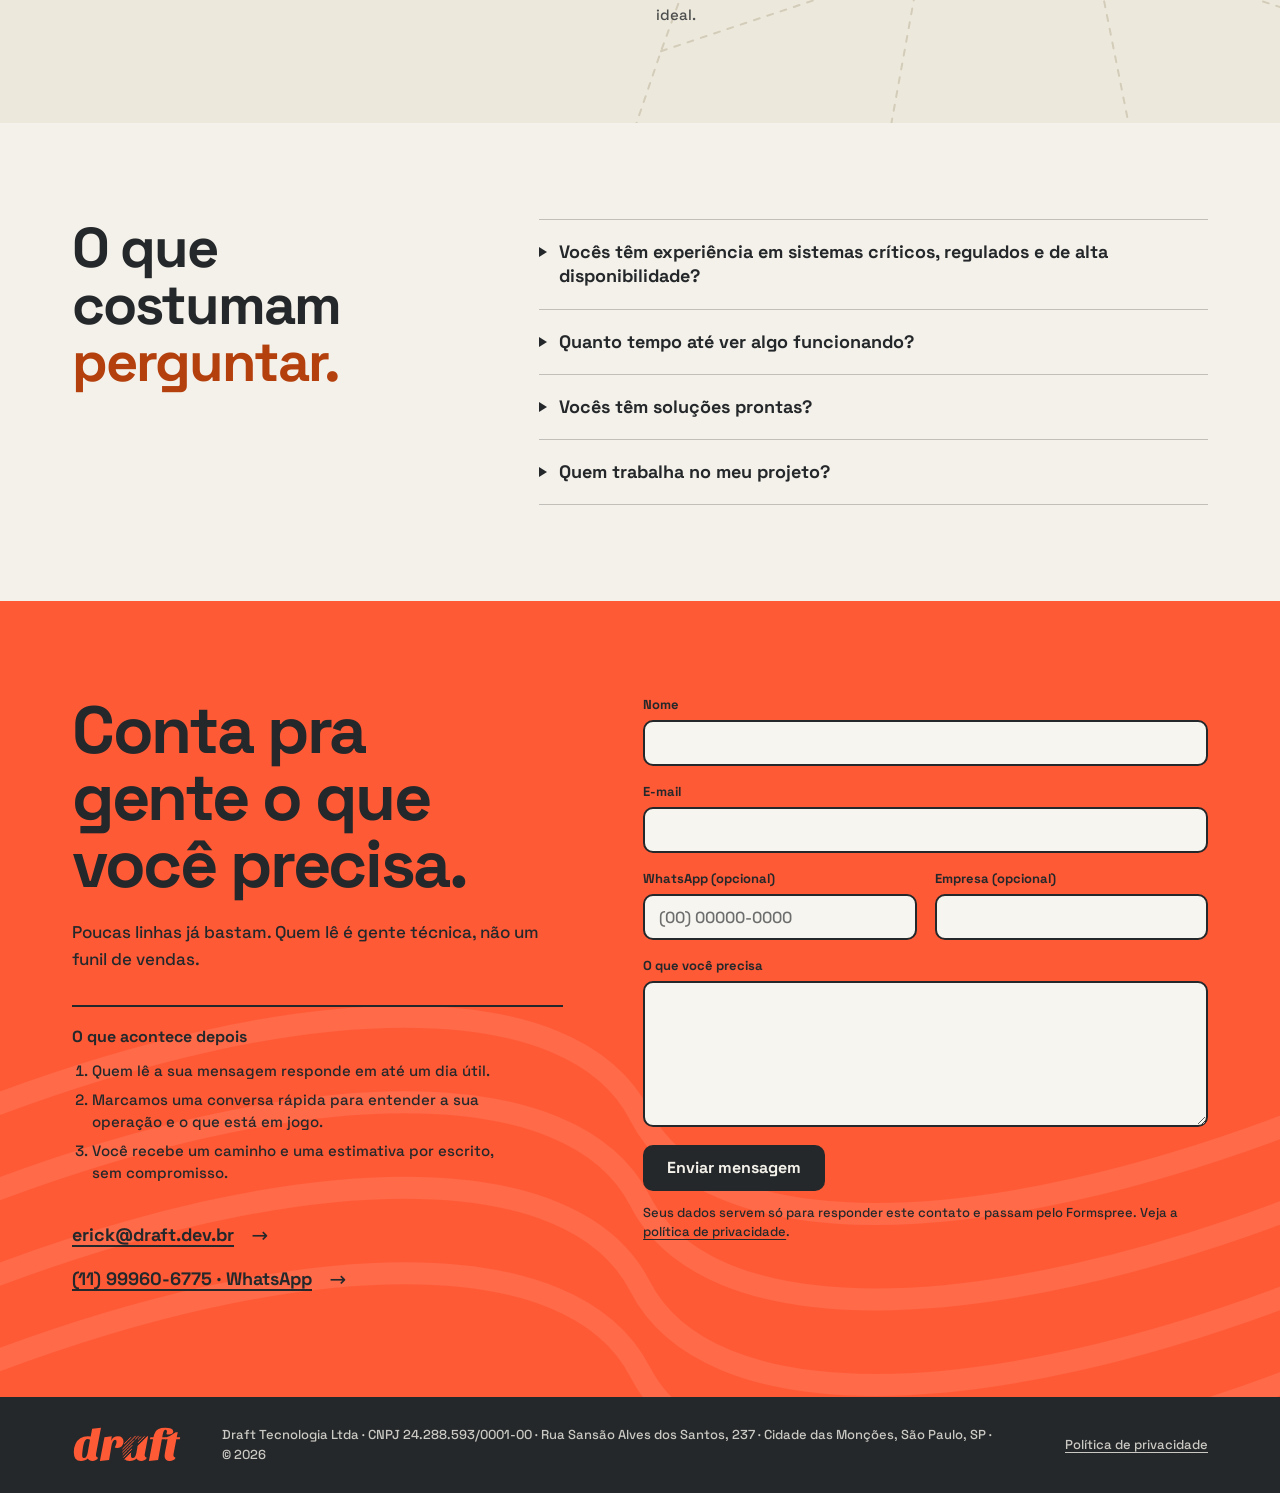
==== commit db6c7de1: "fix(AJ-07): correções do code-review da borda assimétrica viewBox com folga (y de -25 a 100) para o " ====
--- a/index.html
+++ b/index.html
@@ -73,7 +73,7 @@
     </div>
   </div>
   <!-- borda do traço à mão do kit: o contorno usa a primeira linha da peça e o traço de cima, a segunda (assimétricos, como na peça) -->
-  <svg class="hero-borda" viewBox="0 -10 1440 100" preserveAspectRatio="none" aria-hidden="true" focusable="false"><path d="M0.0 72.0Q101.7 70.4 149.5 75.9Q197.0 81.4 258.8 91.5Q320.7 101.6 370.9 81.1Q421.1 60.8 468.4 60.0Q515.8 59.5 559.0 52.0Q602.2 44.2 654.3 67.6Q706.5 91.0 772.4 84.7Q838.0 78.8 888.4 57.2Q938.6 35.9 980.1 47.0Q1021.3 58.2 1080.0 62.9Q1138.5 67.8 1190.6 41.6Q1242.5 15.3 1290.5 31.2Q1338.5 47.0 1389.2 29.4L1440.0 11.7V90H0Z"/><path class="hero-borda-traco" d="M760.0 27.0Q803.8 39.5 825.0 33.4Q846.4 27.2 874.8 20.3Q903.1 13.4 923.5 20.3Q943.9 27.1 961.2 22.8Q978.6 18.6 1008.9 18.7Q1039.2 19.0 1062.3 13.8Q1085.6 8.8 1102.5 7.2Q1119.6 5.6 1145.6 16.6Q1171.7 27.4 1195.3 24.4Q1219.0 21.4 1240.1 20.0Q1261.1 18.8 1282.6 11.4Q1304.2 4.0 1329.8 9.4Q1355.5 14.8 1377.8 4.8L1400.0 -5.3"/></svg>
+  <svg class="hero-borda" viewBox="0 -25 1440 125" preserveAspectRatio="none" aria-hidden="true" focusable="false"><path d="M0.0 72.0Q101.7 70.4 149.5 75.9Q197.0 81.4 258.8 91.5Q320.7 101.6 370.9 81.1Q421.1 60.8 468.4 60.0Q515.8 59.5 559.0 52.0Q602.2 44.2 654.3 67.6Q706.5 91.0 772.4 84.7Q838.0 78.8 888.4 57.2Q938.6 35.9 980.1 47.0Q1021.3 58.2 1080.0 62.9Q1138.5 67.8 1190.6 41.6Q1242.5 15.3 1290.5 31.2Q1338.5 47.0 1389.2 29.4L1440.0 11.7V100H0Z"/><path class="hero-borda-traco" d="M760.0 27.0Q803.8 39.5 825.0 33.4Q846.4 27.2 874.8 20.3Q903.1 13.4 923.5 20.3Q943.9 27.1 961.2 22.8Q978.6 18.6 1008.9 18.7Q1039.2 19.0 1062.3 13.8Q1085.6 8.8 1102.5 7.2Q1119.6 5.6 1145.6 16.6Q1171.7 27.4 1195.3 24.4Q1219.0 21.4 1240.1 20.0Q1261.1 18.8 1282.6 11.4Q1304.2 4.0 1329.8 9.4Q1355.5 14.8 1377.8 4.8L1400.0 -5.3"/></svg>
 </section>
 
 <section class="section casos" id="projetos" aria-labelledby="h-proj">
--- a/style.css
+++ b/style.css
@@ -108,9 +108,10 @@
 /* borda do traço à mão (kit v1.1, primeira linha da peça, esticada na largura): o creme dos casos sobe no fim do hero,
    com a segunda linha da peça como traço creme por cima, mais curta e à direita, sem acompanhar o contorno (Erick, 2026-11-10:
    paralela, parecia franja). A altura acompanha a largura,
-   como as divisas, para o tremido manter a proporção; o máximo (90px) cabe no padding de baixo do hero (112px, 80px no
-   celular): reduzir esse padding faz os cards encostarem na borda. */
-.hero-borda{position:absolute;left:0;bottom:-1px;width:100%;height:clamp(40px,6.25vw,90px);pointer-events:none;z-index:0;color:var(--creme);fill:currentColor}
+   como as divisas, para o tremido manter a proporção. O viewBox (y de -25 a 100) tem folga para o contorno e o traço
+   não serem cortados. Com 100px no máximo e o padding de baixo do hero em 112px (80px no celular, borda de 36px), o
+   traço fica a uns 28px dos cards: reduzir esse padding faz os cards encostarem na borda. */
+.hero-borda{position:absolute;left:0;bottom:-1px;width:100%;height:clamp(36px,6.95vw,100px);pointer-events:none;z-index:0;color:var(--creme);fill:currentColor}
 .hero-borda-traco{fill:none;stroke:currentColor;stroke-width:7;stroke-linecap:round;vector-effect:non-scaling-stroke}
 @media (max-width:480px){.hero-borda-traco{stroke-width:4}}
 /* bloco que passa por baixo do nav transparente (.top-hero): sobe a altura do nav e devolve no padding */
